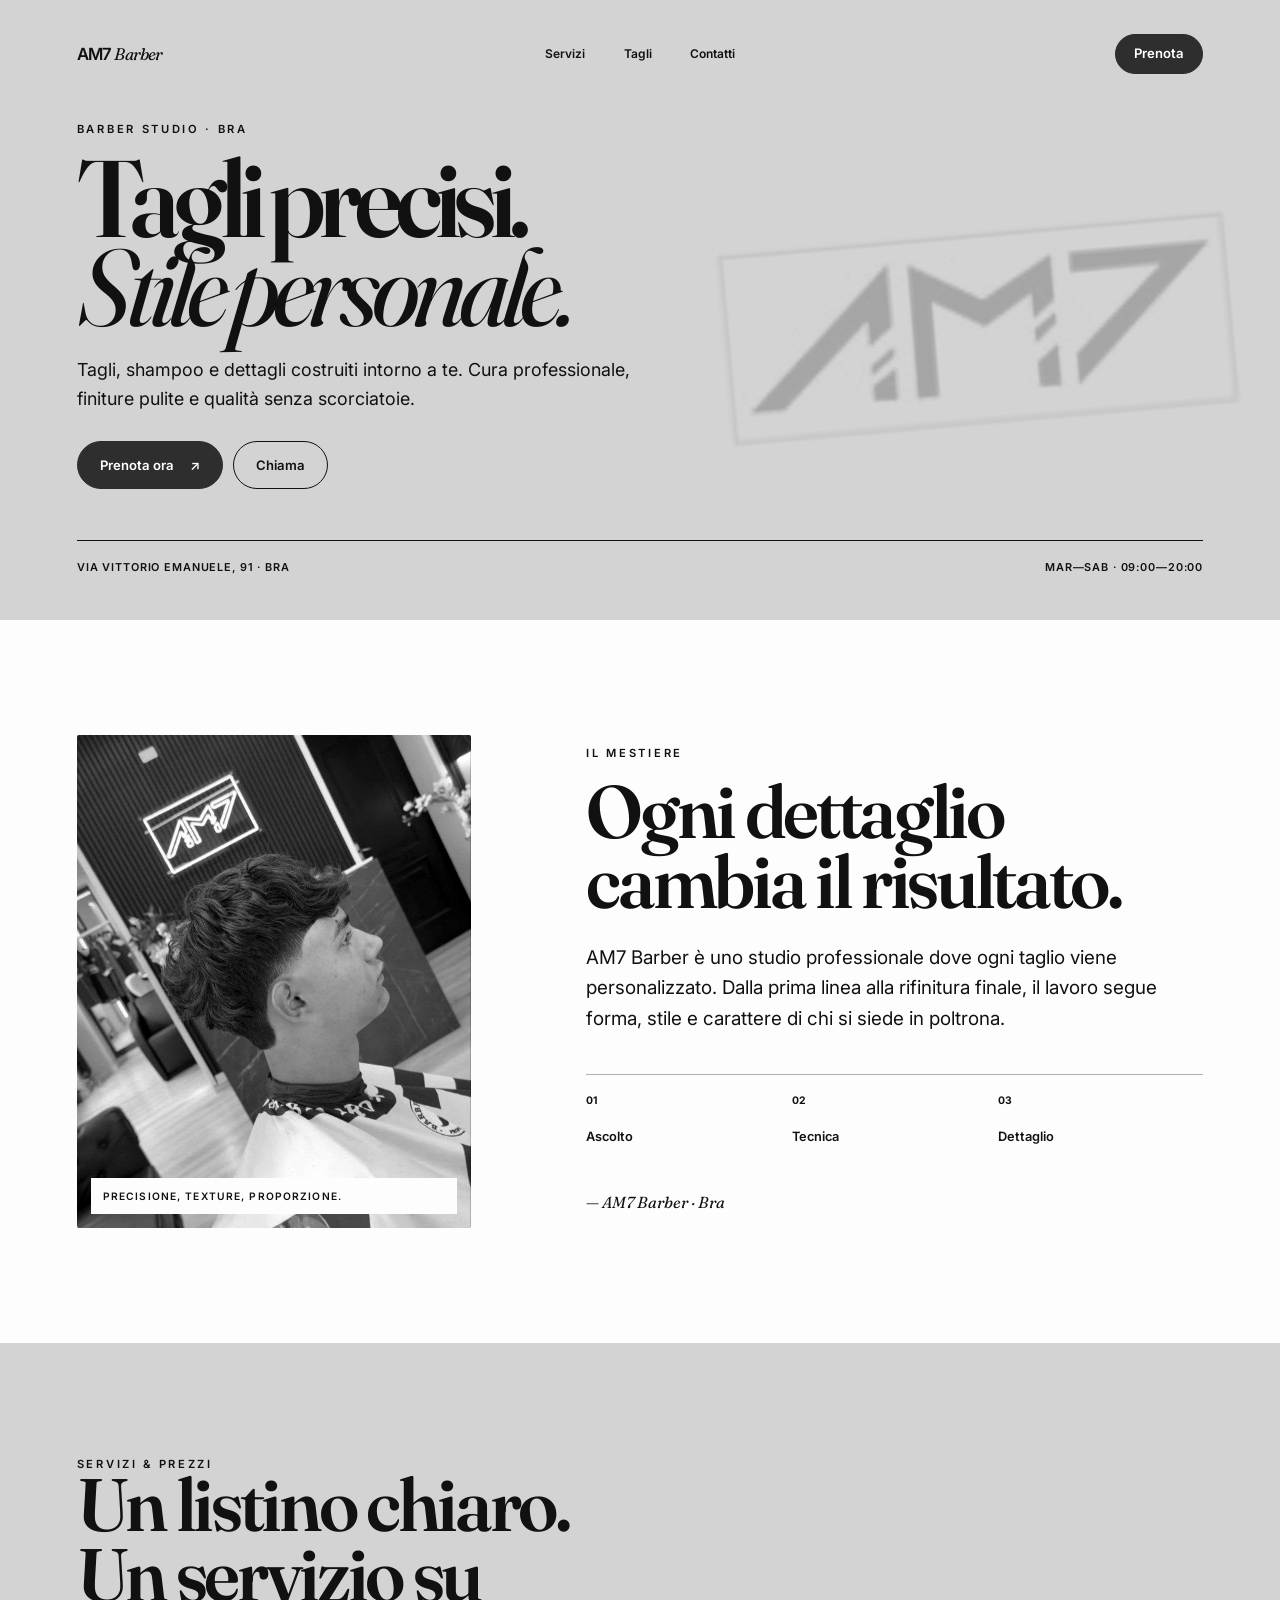
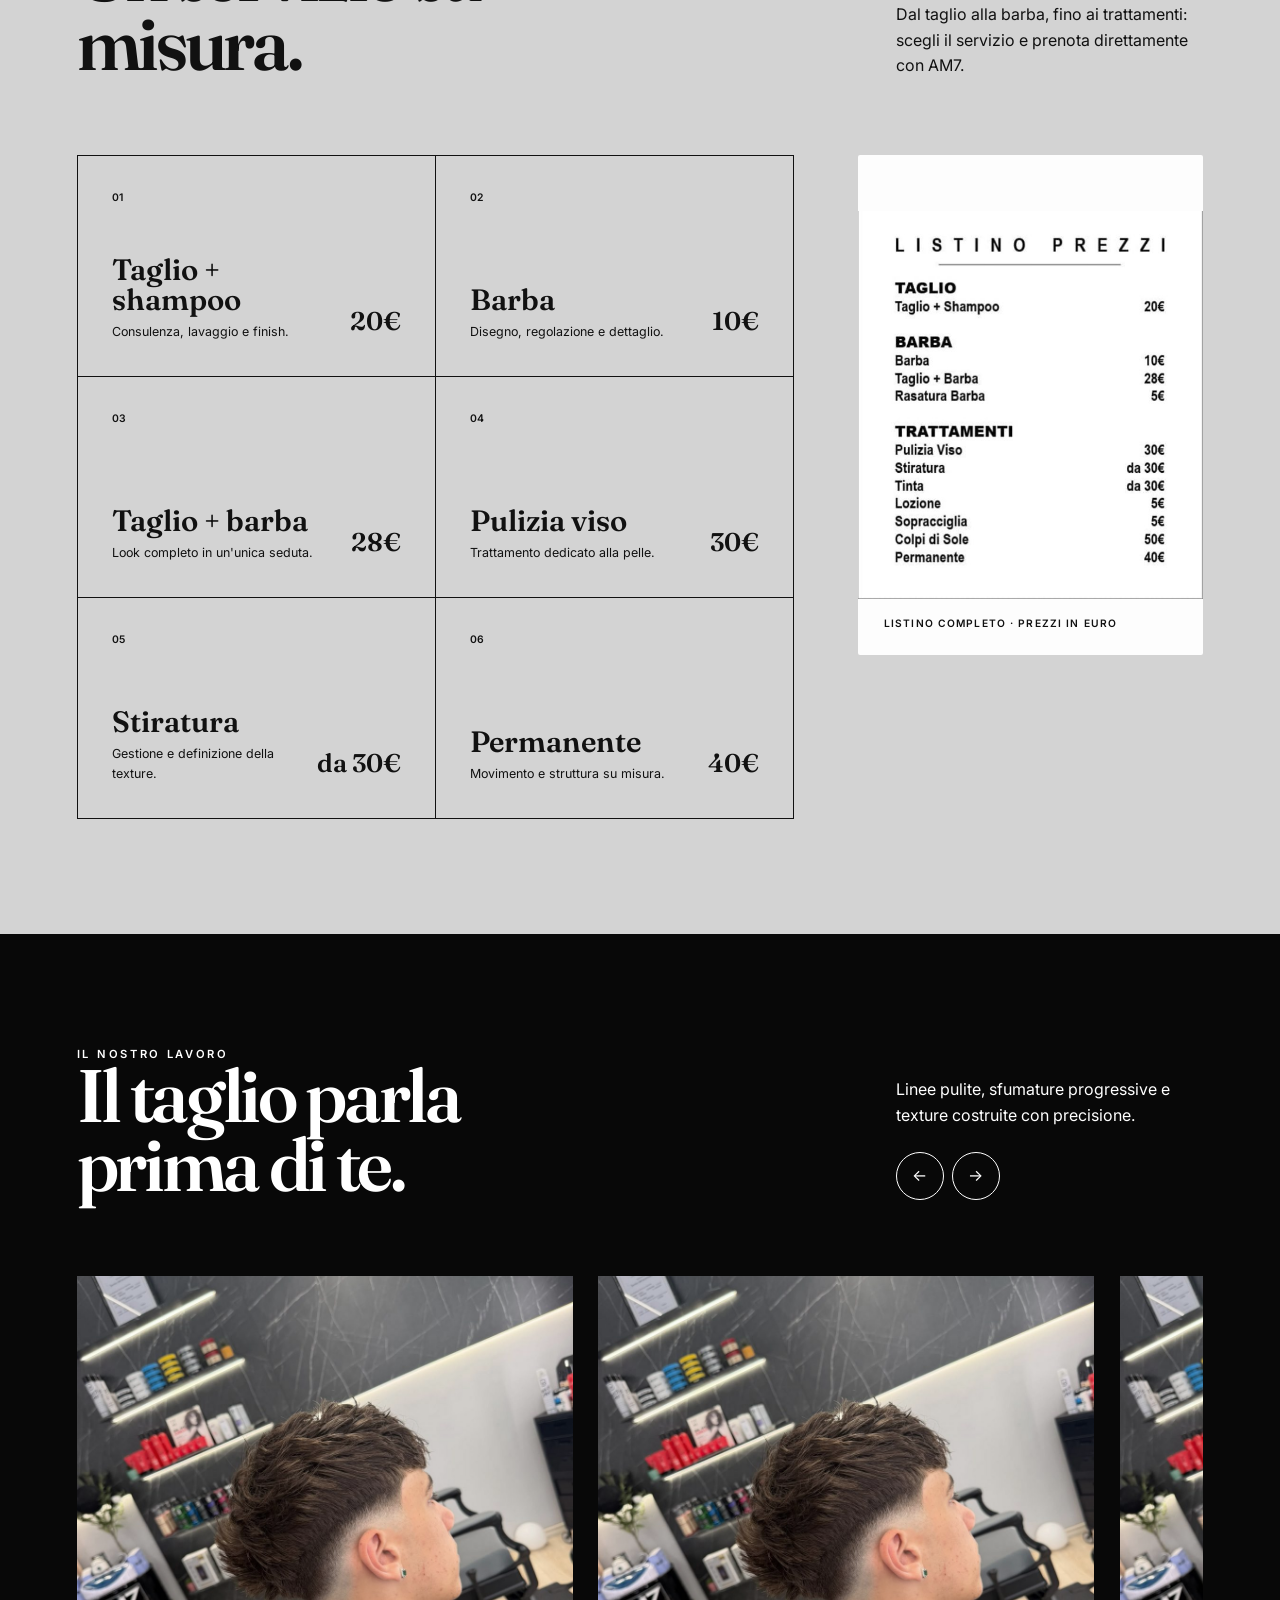
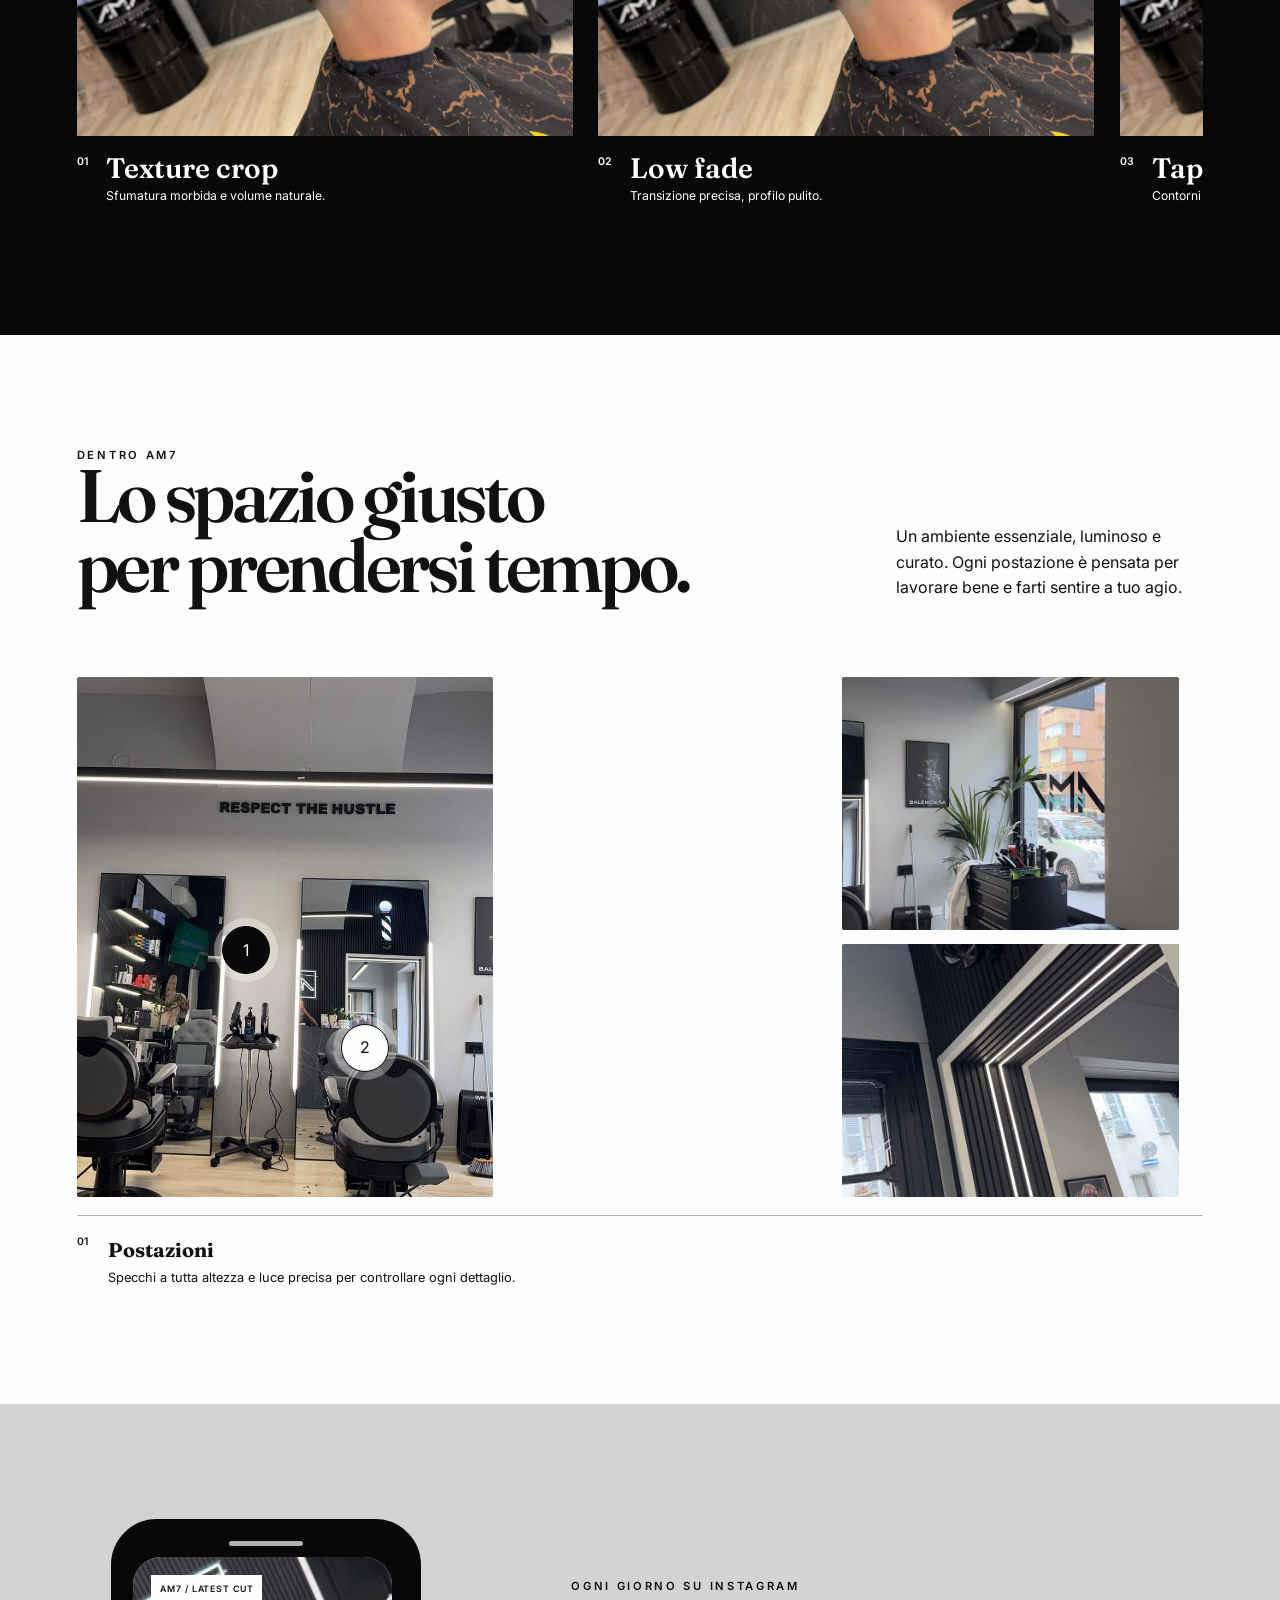
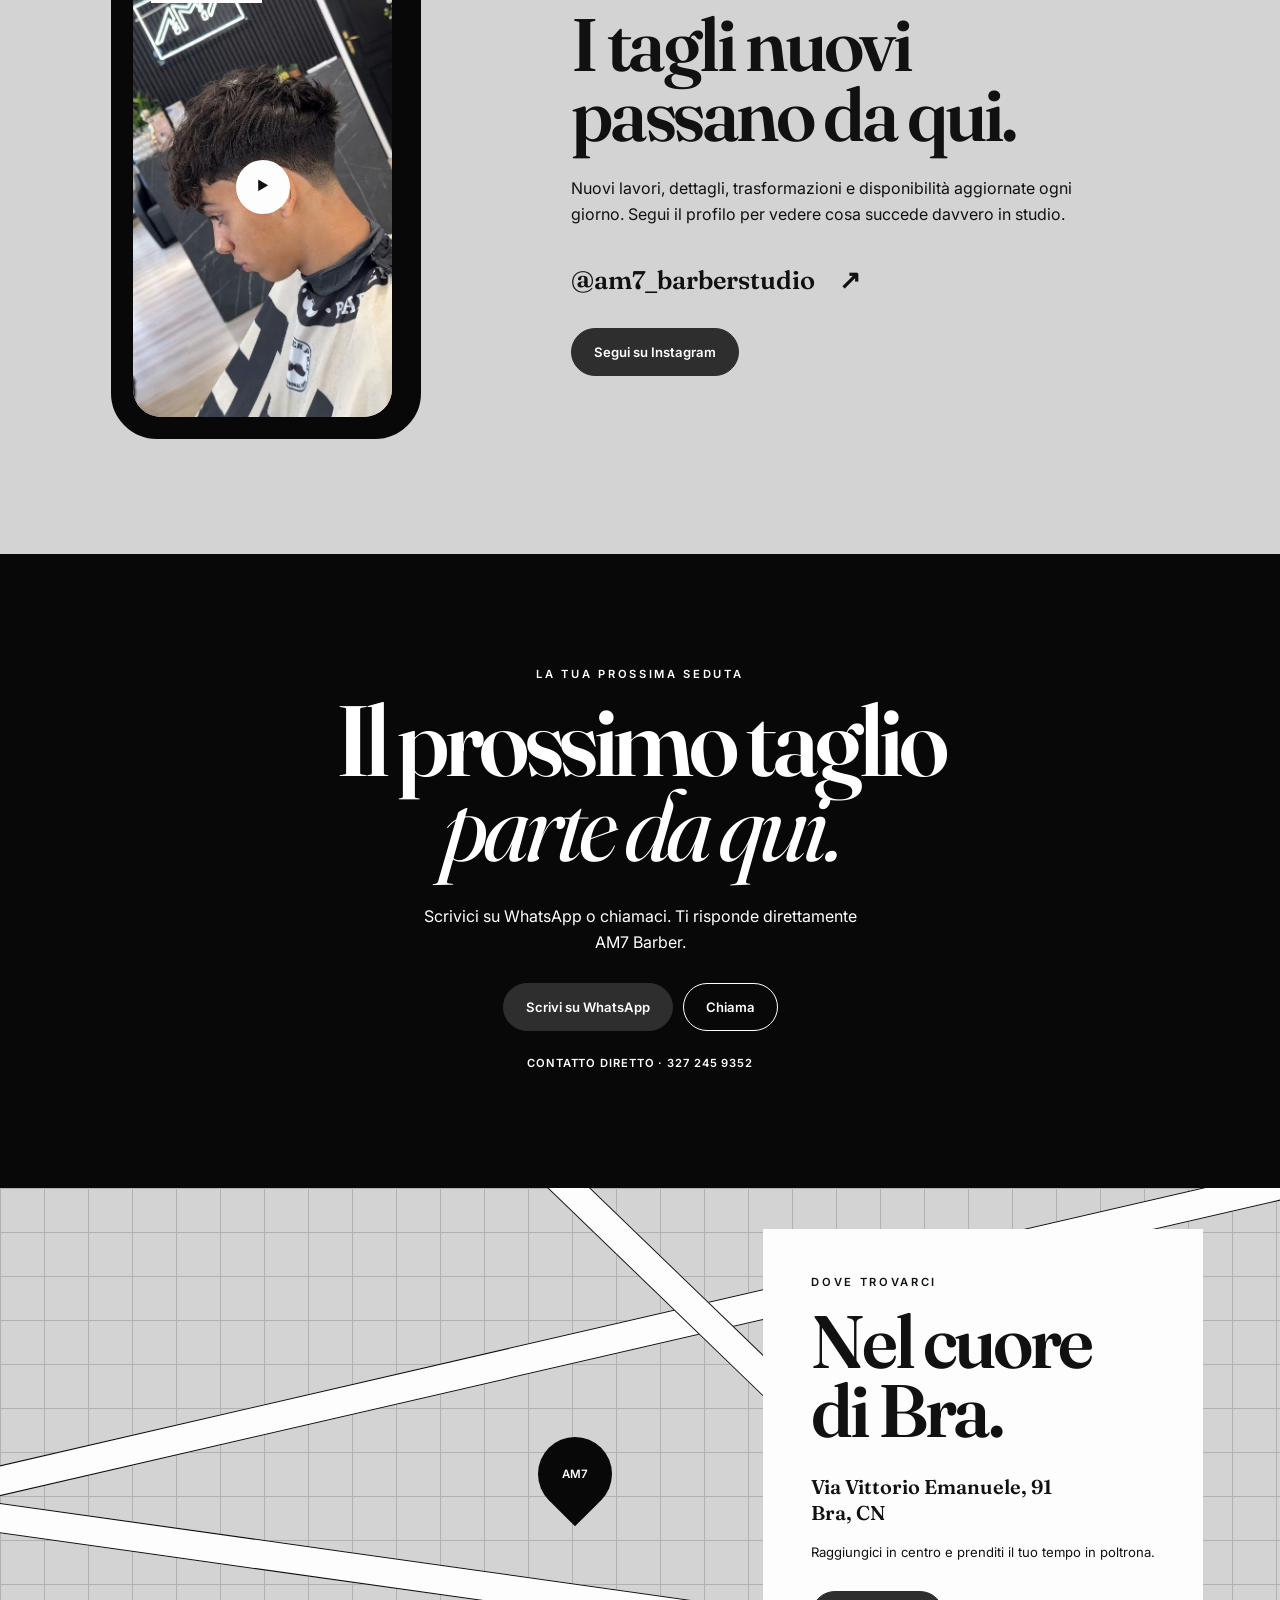
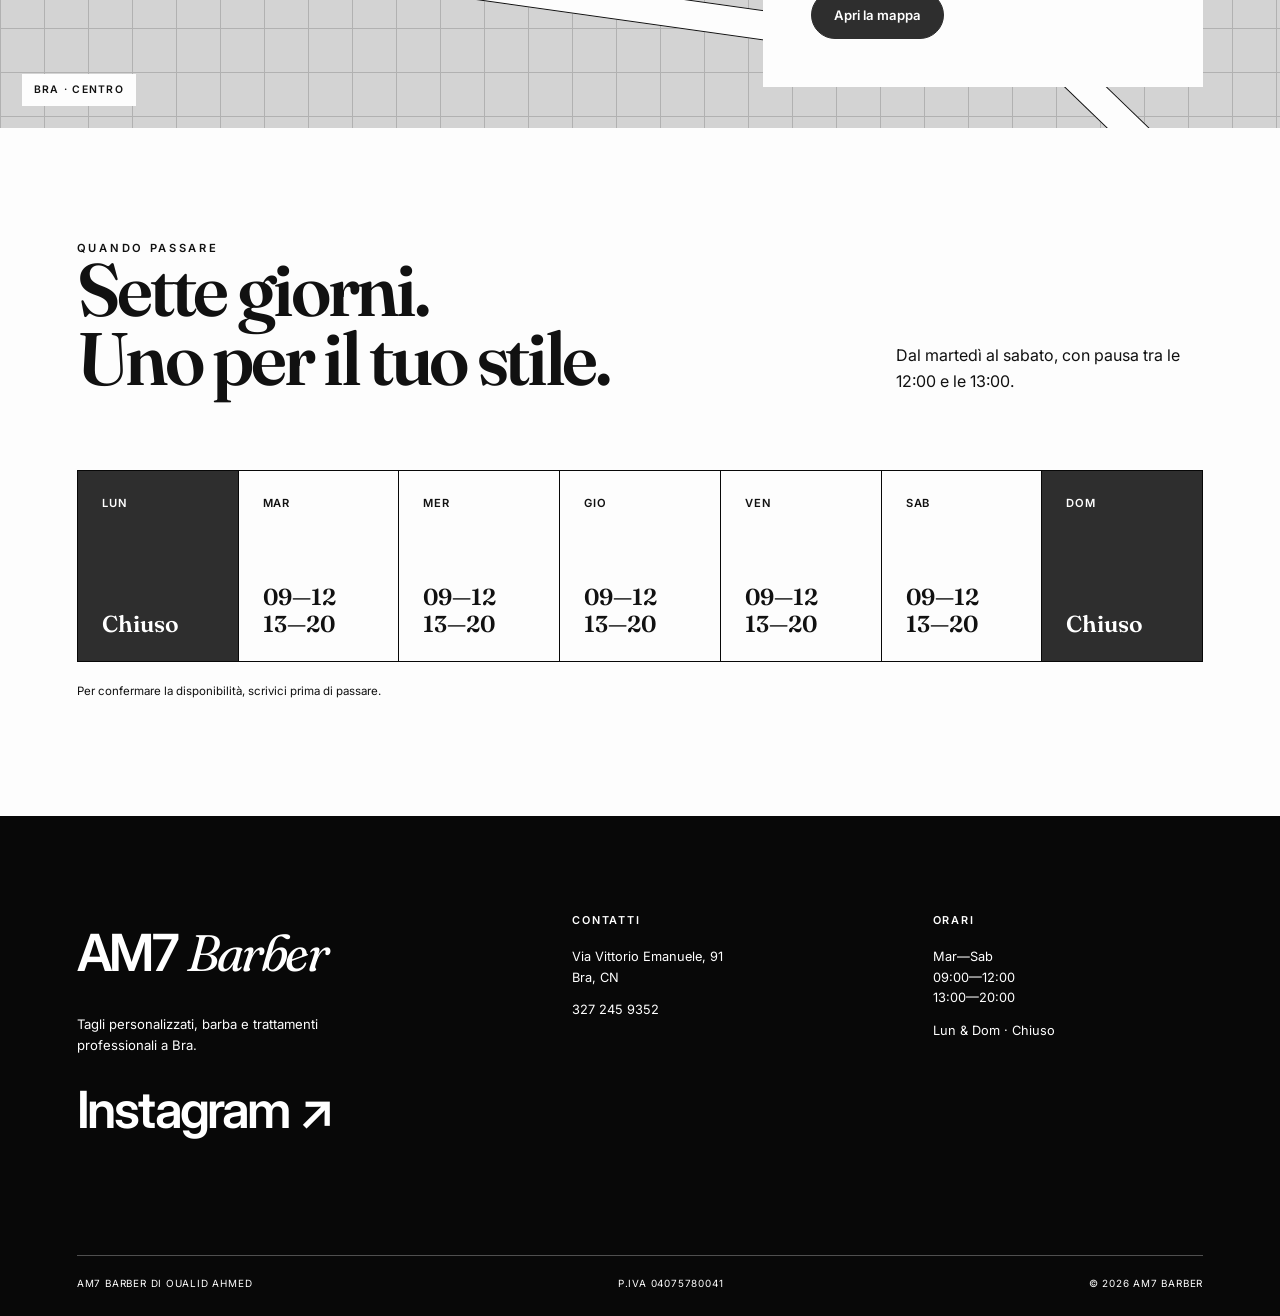
==== index.html @ 24a2a14d "Initial commit" ====
<!DOCTYPE html>
<html lang="it">
<head>
  <meta charset="UTF-8">
  <meta name="viewport" content="width=device-width, initial-scale=1.0">
  <meta name="description" content="AM7 Barber a Bra: tagli personalizzati, barba, shampoo e trattamenti professionali in Via Vittorio Emanuele 91.">
  <meta name="theme-color" content="#080808">
  <title>AM7 Barber · Barberia a Bra</title>
  <link rel="preconnect" href="https://fonts.googleapis.com">
  <link rel="preconnect" href="https://fonts.gstatic.com" crossorigin>
  <link rel="stylesheet" href="https://fonts.googleapis.com/css2?family=Fraunces:wght@400;600;700&family=Inter:wght@400;500;600&display=swap">
  <link rel="stylesheet" href="styles.css">
  <script src="script.js" defer></script>
</head>
<body>
  <a class="skip-link" href="#main-content">Vai al contenuto</a>

  <main id="main-content">
    <section class="bb-hero-minimal-centered hero" id="top" aria-labelledby="hero-title">
      <nav class="hero__nav" aria-label="Navigazione principale">
        <a class="hero__brand" href="#top" aria-label="AM7 Barber, torna all'inizio">AM7 <span>Barber</span></a>
        <div class="hero__links">
          <a href="#servizi">Servizi</a>
          <a href="#gallery">Tagli</a>
          <a href="#contatti">Contatti</a>
        </div>
        <a class="btn btn--compact" href="https://wa.me/393272459352?text=Ciao%20AM7%20Barber%2C%20vorrei%20prenotare." target="_blank" rel="noopener">Prenota</a>
      </nav>

      <div class="hero__content">
        <p class="eyebrow">Barber studio · Bra</p>
        <h1 id="hero-title">Tagli precisi.<br><em>Stile personale.</em></h1>
        <p class="hero__body">Tagli, shampoo e dettagli costruiti intorno a te. Cura professionale, finiture pulite e qualità senza scorciatoie.</p>
        <div class="actions">
          <a class="btn" href="https://wa.me/393272459352?text=Ciao%20AM7%20Barber%2C%20vorrei%20prenotare." target="_blank" rel="noopener">Prenota ora <span aria-hidden="true">↗</span></a>
          <a class="btn btn--ghost" href="tel:+393272459352">Chiama</a>
        </div>
      </div>

      <div class="hero__meta" aria-label="Informazioni rapide">
        <span>Via Vittorio Emanuele, 91 · Bra</span>
        <span>Mar—Sab · 09:00—20:00</span>
      </div>
    </section>

    <section class="bw-about-craft section section--light" id="studio" aria-labelledby="about-title">
      <figure class="bw-about-craft__media media-frame">
        <img src="assets/06-gallery-optimized.jpg" width="591" height="890" alt="Taglio sfumato realizzato all'interno di AM7 Barber" loading="lazy" decoding="async">
        <figcaption>Precisione, texture, proporzione.</figcaption>
      </figure>
      <div class="bw-about-craft__copy">
        <p class="eyebrow">Il mestiere</p>
        <h2 id="about-title">Ogni dettaglio cambia il risultato.</h2>
        <p>AM7 Barber è uno studio professionale dove ogni taglio viene personalizzato. Dalla prima linea alla rifinitura finale, il lavoro segue forma, stile e carattere di chi si siede in poltrona.</p>
        <div class="about__details" aria-label="Valori del servizio">
          <span><b>01</b> Ascolto</span>
          <span><b>02</b> Tecnica</span>
          <span><b>03</b> Dettaglio</span>
        </div>
        <p class="signature">— AM7 Barber · Bra</p>
      </div>
    </section>

    <section class="bb-services-icon-grid section section--grey" id="servizi" aria-labelledby="services-title">
      <header class="section__head services__head">
        <div>
          <p class="eyebrow">Servizi &amp; prezzi</p>
          <h2 id="services-title">Un listino chiaro.<br>Un servizio su misura.</h2>
        </div>
        <p>Dal taglio alla barba, fino ai trattamenti: scegli il servizio e prenota direttamente con AM7.</p>
      </header>

      <div class="services__layout">
        <div class="bb-services-icon-grid__grid">
          <article class="service-card"><span class="service-card__number">01</span><h3>Taglio + shampoo</h3><p>Consulenza, lavaggio e finish.</p><strong>20€</strong></article>
          <article class="service-card"><span class="service-card__number">02</span><h3>Barba</h3><p>Disegno, regolazione e dettaglio.</p><strong>10€</strong></article>
          <article class="service-card"><span class="service-card__number">03</span><h3>Taglio + barba</h3><p>Look completo in un'unica seduta.</p><strong>28€</strong></article>
          <article class="service-card"><span class="service-card__number">04</span><h3>Pulizia viso</h3><p>Trattamento dedicato alla pelle.</p><strong>30€</strong></article>
          <article class="service-card"><span class="service-card__number">05</span><h3>Stiratura</h3><p>Gestione e definizione della texture.</p><strong>da 30€</strong></article>
          <article class="service-card"><span class="service-card__number">06</span><h3>Permanente</h3><p>Movimento e struttura su misura.</p><strong>40€</strong></article>
        </div>

        <figure class="services__price media-frame">
          <img src="assets/10-gallery-1787772819688-listinoprezzi.jpg" width="589" height="661" alt="Listino prezzi completo di AM7 Barber" loading="lazy" decoding="async">
          <figcaption>Listino completo · prezzi in euro</figcaption>
        </figure>
      </div>
    </section>

    <section class="bb-gallery-carousel section section--dark" id="gallery" aria-labelledby="gallery-title" data-carousel>
      <header class="section__head">
        <div>
          <p class="eyebrow">Il nostro lavoro</p>
          <h2 id="gallery-title">Il taglio parla<br>prima di te.</h2>
        </div>
        <div class="gallery__intro">
          <p>Linee pulite, sfumature progressive e texture costruite con precisione.</p>
          <div class="gallery__controls" aria-label="Controlli galleria">
            <button type="button" data-prev aria-label="Taglio precedente">←</button>
            <button type="button" data-next aria-label="Taglio successivo">→</button>
          </div>
        </div>
      </header>

      <div class="gallery__viewport">
        <div class="gallery__track" tabindex="0" aria-label="Galleria tagli AM7 Barber">
          <article class="gallery-card">
            <img src="assets/15-gallery-1787773053442-taglio1.jpg" width="1050" height="1400" alt="Taglio sfumato con texture superiore realizzato da AM7 Barber" loading="lazy" decoding="async">
            <div><span>01</span><h3>Texture crop</h3><p>Sfumatura morbida e volume naturale.</p></div>
          </article>
          <article class="gallery-card">
            <img src="assets/15-gallery-1787773053442-taglio1.jpg" width="1050" height="1400" alt="Dettaglio laterale di taglio sfumato AM7 Barber" loading="lazy" decoding="async">
            <div><span>02</span><h3>Low fade</h3><p>Transizione precisa, profilo pulito.</p></div>
          </article>
          <article class="gallery-card">
            <img src="assets/15-gallery-1787773053442-taglio1.jpg" width="1050" height="1400" alt="Esempio di finitura su taglio maschile AM7 Barber" loading="lazy" decoding="async">
            <div><span>03</span><h3>Taper pulito</h3><p>Contorni netti e proporzioni bilanciate.</p></div>
          </article>
          <article class="gallery-card">
            <img src="assets/15-gallery-1787773053442-taglio1.jpg" width="1050" height="1400" alt="Taglio maschile con sfumatura progressiva AM7 Barber" loading="lazy" decoding="async">
            <div><span>04</span><h3>Mullet moderno</h3><p>Carattere deciso, struttura contemporanea.</p></div>
          </article>
          <article class="gallery-card">
            <img src="assets/15-gallery-1787773053442-taglio1.jpg" width="1050" height="1400" alt="Profilo di taglio con linea naturale AM7 Barber" loading="lazy" decoding="async">
            <div><span>05</span><h3>Linea naturale</h3><p>Movimento studiato senza rigidità.</p></div>
          </article>
          <article class="gallery-card">
            <img src="assets/15-gallery-1787773053442-taglio1.jpg" width="1050" height="1400" alt="Finish texturizzato su taglio maschile AM7 Barber" loading="lazy" decoding="async">
            <div><span>06</span><h3>Finish su misura</h3><p>Dettagli calibrati sul tuo stile.</p></div>
          </article>
        </div>
      </div>
    </section>

    <section class="bb-shop-feature-hotspots section section--light" id="locale" aria-labelledby="shop-title" data-hotspots>
      <header class="section__head">
        <div>
          <p class="eyebrow">Dentro AM7</p>
          <h2 id="shop-title">Lo spazio giusto<br>per prendersi tempo.</h2>
        </div>
        <p>Un ambiente essenziale, luminoso e curato. Ogni postazione è pensata per lavorare bene e farti sentire a tuo agio.</p>
      </header>

      <div class="shop__gallery">
        <figure class="shop__main media-frame">
          <img src="assets/12-gallery-1787773040120-gallery1.jpg" width="788" height="1400" alt="Postazioni e poltrone all'interno di AM7 Barber" loading="lazy" decoding="async">
          <button class="hotspot hotspot--one" type="button" aria-pressed="true" data-title="Postazioni" data-copy="Specchi a tutta altezza e luce precisa per controllare ogni dettaglio."><span>1</span></button>
          <button class="hotspot hotspot--two" type="button" aria-pressed="false" data-title="Poltrone" data-copy="Sedute comode, spazio ordinato e strumenti sempre a portata di mano."><span>2</span></button>
        </figure>
        <figure class="shop__side media-frame"><img src="assets/13-gallery-1787773043901-gallery2.jpg" width="788" height="1400" alt="Zona attesa e vetrina di AM7 Barber" loading="lazy" decoding="async"></figure>
        <figure class="shop__side media-frame"><img src="assets/14-gallery-1787773047858-gallery3.jpg" width="788" height="1400" alt="Barber pole e specchio illuminato di AM7 Barber" loading="lazy" decoding="async"></figure>
      </div>
      <div class="shop__detail" aria-live="polite"><span>01</span><div><strong>Postazioni</strong><p>Specchi a tutta altezza e luce precisa per controllare ogni dettaglio.</p></div></div>
    </section>

    <section class="bb-social-phone-mockup section section--grey" id="social" aria-labelledby="social-title">
      <div class="bb-social-phone-mockup__phone" aria-hidden="true">
        <div class="phone__speaker"></div>
        <div class="phone__screen media-frame">
          <img src="assets/05-gallery-optimized.jpg" width="591" height="963" alt="" loading="lazy" decoding="async">
          <span class="phone__tag">AM7 / LATEST CUT</span>
          <span class="phone__play">▶</span>
        </div>
      </div>
      <div class="bb-social-phone-mockup__copy">
        <p class="eyebrow">Ogni giorno su Instagram</p>
        <h2 id="social-title">I tagli nuovi<br>passano da qui.</h2>
        <p>Nuovi lavori, dettagli, trasformazioni e disponibilità aggiornate ogni giorno. Segui il profilo per vedere cosa succede davvero in studio.</p>
        <a class="social__handle" href="https://www.instagram.com/am7_barberstudio/" target="_blank" rel="noopener" aria-label="Apri il profilo Instagram di AM7 Barber">@am7_barberstudio <span aria-hidden="true">↗</span></a>
        <div class="actions"><a class="btn" href="https://www.instagram.com/am7_barberstudio/" target="_blank" rel="noopener">Segui su Instagram</a></div>
      </div>
    </section>

    <section class="bb-booking-cta-band section section--dark booking" id="prenota" aria-labelledby="booking-title">
      <p class="eyebrow">La tua prossima seduta</p>
      <h2 id="booking-title">Il prossimo taglio<br><em>parte da qui.</em></h2>
      <p>Scrivici su WhatsApp o chiamaci. Ti risponde direttamente AM7 Barber.</p>
      <div class="actions actions--center">
        <a class="btn" href="https://wa.me/393272459352?text=Ciao%20AM7%20Barber%2C%20vorrei%20prenotare." target="_blank" rel="noopener">Scrivi su WhatsApp</a>
        <a class="btn btn--ghost" href="tel:+393272459352">Chiama</a>
      </div>
      <p class="booking__proof">Contatto diretto · 327 245 9352</p>
    </section>

    <section class="bb-location-card-overlay location" id="contatti" aria-labelledby="location-title">
      <a class="location__map" href="https://maps.app.goo.gl/hkakDoScmhcbtXvq9" target="_blank" rel="noopener" aria-label="Apri AM7 Barber su Google Maps">
        <span class="map__street map__street--one"></span>
        <span class="map__street map__street--two"></span>
        <span class="map__street map__street--three"></span>
        <span class="map__pin" aria-hidden="true"><span>AM7</span></span>
        <span class="map__label">Bra · centro</span>
      </a>
      <article class="location__card">
        <p class="eyebrow">Dove trovarci</p>
        <h2 id="location-title">Nel cuore<br>di Bra.</h2>
        <address>Via Vittorio Emanuele, 91<br>Bra, CN</address>
        <p>Raggiungici in centro e prenditi il tuo tempo in poltrona.</p>
        <div class="actions"><a class="btn" href="https://maps.app.goo.gl/hkakDoScmhcbtXvq9" target="_blank" rel="noopener">Apri la mappa</a></div>
      </article>
    </section>

    <section class="bb-hours-cards section section--light" id="orari" aria-labelledby="hours-title">
      <header class="section__head hours__head">
        <div>
          <p class="eyebrow">Quando passare</p>
          <h2 id="hours-title">Sette giorni.<br>Uno per il tuo stile.</h2>
        </div>
        <p>Dal martedì al sabato, con pausa tra le 12:00 e le 13:00.</p>
      </header>
      <div class="bb-hours-cards__hour-cards">
        <article class="is-closed"><span>Lun</span><strong>Chiuso</strong></article>
        <article><span>Mar</span><strong>09—12<br>13—20</strong></article>
        <article><span>Mer</span><strong>09—12<br>13—20</strong></article>
        <article><span>Gio</span><strong>09—12<br>13—20</strong></article>
        <article><span>Ven</span><strong>09—12<br>13—20</strong></article>
        <article><span>Sab</span><strong>09—12<br>13—20</strong></article>
        <article class="is-closed"><span>Dom</span><strong>Chiuso</strong></article>
      </div>
      <p class="hours__note">Per confermare la disponibilità, scrivici prima di passare.</p>
    </section>
  </main>

  <footer class="fh-ft-cl" aria-label="Piè di pagina">
    <div class="fh-ft-cl__grid">
      <div class="fh-ft-cl__brand">
        <a href="#top">AM7 <span>Barber</span></a>
        <p>Tagli personalizzati, barba e trattamenti professionali a Bra.</p>
        <a class="footer__social" href="https://www.instagram.com/am7_barberstudio/" target="_blank" rel="noopener">Instagram ↗</a>
      </div>
      <div class="fh-ft-cl__col">
        <h3>Contatti</h3>
        <address>Via Vittorio Emanuele, 91<br>Bra, CN</address>
        <a href="tel:+393272459352">327 245 9352</a>
      </div>
      <div class="fh-ft-cl__col">
        <h3>Orari</h3>
        <p>Mar—Sab<br>09:00—12:00<br>13:00—20:00</p>
        <p>Lun &amp; Dom · Chiuso</p>
      </div>
    </div>
    <div class="fh-ft-cl__legal">
      <span>AM7 BARBER DI OUALID AHMED</span>
      <span>P.IVA 04075780041</span>
      <span>© <span data-year>2026</span> AM7 BARBER</span>
    </div>
  </footer>
</body>
</html>
---- styles.css ----
:root {
  --paper: #fdfdfd;
  --ink: #080808;
  --soft: #d3d3d3;
  --mid: #b1b1b1;
  --charcoal: #2e2e2e;
  --slate: #4f4f4f;
  --font-display: 'Fraunces', Georgia, 'Times New Roman', serif;
  --font-body: 'Inter', system-ui, -apple-system, 'Segoe UI', Roboto, sans-serif;
  --page-pad: clamp(20px, 6vw, 92px);
  --section-space: clamp(72px, 9vw, 128px);
  --content-max: 1366px;
  --radius: 2px;
  --ease: cubic-bezier(.22, .7, .25, 1);
}

*,
*::before,
*::after {
  box-sizing: border-box;
}

html {
  scroll-behavior: smooth;
}

body {
  margin: 0;
  background: var(--paper);
  color: #111111;
  font-family: var(--font-body);
  font-size: 16px;
  line-height: 1.6;
  text-rendering: optimizeLegibility;
}

main,
section,
footer,
nav,
div,
article,
figure {
  min-width: 0;
}

img {
  display: block;
  width: 100%;
  max-width: 100%;
  height: auto;
}

a {
  color: inherit;
  text-underline-offset: .2em;
}

button,
a {
  -webkit-tap-highlight-color: transparent;
}

button,
input,
select,
textarea {
  font: inherit;
}

:focus-visible {
  outline: 3px solid currentColor;
  outline-offset: 4px;
}

.skip-link {
  position: fixed;
  z-index: 100;
  top: 12px;
  left: 12px;
  padding: 10px 14px;
  transform: translateY(-160%);
  background: var(--paper);
  color: #111111;
  font-weight: 600;
}

.skip-link:focus {
  transform: translateY(0);
}

h1,
h2,
h3,
p,
figure {
  margin-top: 0;
}

h1,
h2,
h3 {
  font-family: var(--font-display);
  font-weight: 600;
}

h2 {
  max-width: 13ch;
  margin-bottom: .36em;
  font-size: clamp(2.7rem, 5.8vw, 5.3rem);
  line-height: .94;
  letter-spacing: -.045em;
  text-wrap: balance;
}

h2 em,
h1 em {
  font-weight: 400;
}

.section {
  position: relative;
  width: 100%;
  padding: var(--section-space) var(--page-pad);
}

.section > * {
  width: min(100%, var(--content-max));
  margin-right: auto;
  margin-left: auto;
}

.section--light {
  background: var(--paper);
  color: #111111;
}

.section--grey {
  background: var(--soft);
  color: #111111;
}

.section--dark {
  background: var(--ink);
  color: #ffffff;
}

.eyebrow {
  margin-bottom: 18px;
  font-size: .7rem;
  font-weight: 600;
  line-height: 1;
  letter-spacing: .24em;
  text-transform: uppercase;
}

.section__head {
  display: grid;
  grid-template-columns: minmax(0, 1.4fr) minmax(250px, .6fr);
  gap: clamp(30px, 8vw, 120px);
  align-items: end;
  margin-bottom: clamp(42px, 6vw, 76px);
}

.section__head h2,
.section__head p {
  margin-bottom: 0;
}

.section__head > p,
.section__head > div > p:last-child,
.gallery__intro > p {
  max-width: 42ch;
}

.actions {
  display: flex;
  flex-wrap: wrap;
  gap: 10px;
  align-items: center;
  margin-top: 28px;
}

.actions--center {
  justify-content: center;
}

.btn {
  display: inline-flex;
  min-height: 48px;
  max-width: 100%;
  align-items: center;
  justify-content: center;
  gap: 16px;
  padding: 13px 22px;
  border: 1px solid var(--charcoal);
  border-radius: 999px;
  background: var(--charcoal);
  color: #ffffff;
  font-size: .82rem;
  font-weight: 600;
  line-height: 1;
  text-align: center;
  text-decoration: none;
  white-space: nowrap;
  transition: transform .2s var(--ease), background-color .2s var(--ease);
}

.btn:hover {
  transform: translateY(-2px);
  background: var(--slate);
}

.btn--ghost {
  border-color: currentColor;
  background: transparent;
  color: inherit;
}

.btn--ghost:hover {
  background: transparent;
}

.btn--compact {
  min-height: 40px;
  padding: 10px 18px;
}

.media-frame {
  position: relative;
  overflow: hidden;
  border-radius: var(--radius);
  background: var(--soft);
}

.media-frame img {
  width: 100%;
  height: 100%;
  object-fit: cover;
}

/* 1 · Hero Minimal Centered */
.bb-hero-minimal-centered {
  position: relative;
  isolation: isolate;
  display: flex;
  min-height: clamp(520px, 52vw, 620px);
  max-height: 640px;
  flex-direction: column;
  overflow: hidden;
  padding: clamp(18px, 3vw, 34px) var(--page-pad) clamp(24px, 4vw, 44px);
  background: var(--soft);
  color: #111111;
}

.bb-hero-minimal-centered::before {
  position: absolute;
  z-index: -1;
  top: 50%;
  right: clamp(-48px, 3vw, 60px);
  width: clamp(260px, 42vw, 560px);
  aspect-ratio: 1;
  transform: translateY(-48%) rotate(-5deg);
  background: url('assets/11-gallery-1787772903389-logo.jpg') center / contain no-repeat;
  content: '';
  opacity: .22;
  mix-blend-mode: multiply;
}

.hero__nav,
.hero__content,
.hero__meta {
  width: min(100%, var(--content-max));
  margin-right: auto;
  margin-left: auto;
}

.hero__nav {
  display: grid;
  grid-template-columns: 1fr auto 1fr;
  gap: 28px;
  align-items: center;
}

.hero__brand,
.fh-ft-cl__brand > a {
  width: max-content;
  font-size: 1.05rem;
  font-weight: 600;
  letter-spacing: -.05em;
  text-decoration: none;
}

.hero__brand span,
.fh-ft-cl__brand > a span {
  font-family: var(--font-display);
  font-style: italic;
  font-weight: 400;
}

.hero__links {
  display: flex;
  gap: clamp(18px, 3vw, 42px);
}

.hero__links a {
  font-size: .75rem;
  font-weight: 600;
  text-decoration: none;
}

.hero__nav > .btn {
  justify-self: end;
}

.hero__content {
  margin-top: auto;
  margin-bottom: auto;
}

.hero__content h1 {
  max-width: 11ch;
  margin-bottom: 24px;
  font-size: clamp(3.35rem, 8.5vw, 7.6rem);
  line-height: .82;
  letter-spacing: -.065em;
}

.hero__body {
  max-width: 52ch;
  margin-bottom: 0;
  font-size: clamp(.95rem, 1.4vw, 1.12rem);
}

.hero__meta {
  display: flex;
  justify-content: space-between;
  gap: 24px;
  padding-top: 18px;
  border-top: 1px solid #111111;
  font-size: .68rem;
  font-weight: 600;
  letter-spacing: .08em;
  text-transform: uppercase;
}

/* 2 · Ritratto di mestiere */
.bw-about-craft {
  display: grid;
  grid-template-columns: minmax(260px, .78fr) minmax(0, 1.22fr);
  gap: clamp(40px, 9vw, 130px);
  align-items: center;
}

.bw-about-craft__media {
  aspect-ratio: 4 / 5;
  max-height: 500px;
  margin: 0;
}

.bw-about-craft__media img {
  object-position: center 42%;
  filter: grayscale(1) contrast(1.04);
}

.bw-about-craft__media figcaption,
.services__price figcaption {
  position: absolute;
  right: 14px;
  bottom: 14px;
  left: 14px;
  padding: 10px 12px;
  background: var(--paper);
  color: #111111;
  font-size: .64rem;
  font-weight: 600;
  letter-spacing: .11em;
  text-transform: uppercase;
}

.bw-about-craft__copy {
  max-width: 680px;
}

.bw-about-craft__copy > p:not(.eyebrow, .signature) {
  max-width: 56ch;
  font-size: clamp(1rem, 1.5vw, 1.18rem);
}

.about__details {
  display: grid;
  grid-template-columns: repeat(3, 1fr);
  margin-top: 40px;
  border-top: 1px solid var(--mid);
}

.about__details span {
  display: grid;
  gap: 18px;
  padding: 18px 12px 0 0;
  font-size: .8rem;
  font-weight: 600;
}

.about__details b {
  font-size: .65rem;
}

.signature {
  margin-top: 42px;
  margin-bottom: 0;
  font-family: var(--font-display);
  font-style: italic;
}

/* 3 · Services Icon Grid */
.services__layout {
  display: grid;
  grid-template-columns: minmax(0, 1.35fr) minmax(290px, .65fr);
  gap: clamp(24px, 5vw, 68px);
  align-items: stretch;
}

.bb-services-icon-grid__grid {
  display: grid;
  grid-template-columns: repeat(2, minmax(0, 1fr));
  gap: 1px;
  background: #111111;
  border: 1px solid #111111;
}

.service-card {
  display: grid;
  min-height: 220px;
  grid-template-columns: 1fr auto;
  grid-template-rows: auto 1fr auto;
  column-gap: 20px;
  padding: clamp(20px, 3vw, 34px);
  background: var(--soft);
}

.service-card__number {
  grid-column: 1 / -1;
  font-size: .65rem;
  font-weight: 600;
}

.service-card h3 {
  align-self: end;
  margin: 44px 0 8px;
  font-size: clamp(1.35rem, 2.3vw, 2rem);
  line-height: 1;
}

.service-card p {
  grid-column: 1;
  margin: 0;
  font-size: .78rem;
}

.service-card strong {
  grid-column: 2;
  grid-row: 2 / span 2;
  align-self: end;
  font-family: var(--font-display);
  font-size: clamp(1.2rem, 2vw, 1.65rem);
  font-weight: 600;
  white-space: nowrap;
}

.services__price {
  width: min(100%, 460px);
  min-height: 0;
  aspect-ratio: 589 / 661;
  max-height: 500px;
  justify-self: center;
  margin: 0;
  background: var(--paper);
}

.services__price img {
  object-fit: contain;
}

/* 4 · Gallery Carousel */
.gallery__intro {
  align-self: end;
}

.gallery__controls {
  display: flex;
  gap: 8px;
  margin-top: 24px;
}

.gallery__controls button {
  display: grid;
  width: 48px;
  height: 48px;
  place-items: center;
  border: 1px solid #ffffff;
  border-radius: 50%;
  background: transparent;
  color: #ffffff;
  cursor: pointer;
  transition: background-color .2s var(--ease), color .2s var(--ease);
}

.gallery__controls button:hover {
  background: var(--paper);
  color: #111111;
}

.gallery__viewport {
  overflow: hidden;
}

.gallery__track {
  display: flex;
  gap: clamp(14px, 2vw, 28px);
  overflow-x: auto;
  padding-bottom: 14px;
  scroll-behavior: smooth;
  scroll-snap-type: x mandatory;
  scrollbar-color: var(--paper) var(--charcoal);
  scrollbar-width: thin;
}

.gallery-card {
  flex: 0 0 min(31rem, 76vw);
  scroll-snap-align: start;
}

.gallery-card img {
  aspect-ratio: 3 / 4;
  max-height: 460px;
  object-fit: cover;
  object-position: center 38%;
  filter: grayscale(.15);
}

.gallery-card > div {
  display: grid;
  grid-template-columns: auto 1fr;
  gap: 4px 18px;
  padding: 18px 0 0;
}

.gallery-card span {
  grid-row: 1 / span 2;
  font-size: .66rem;
  font-weight: 600;
}

.gallery-card h3 {
  margin: 0;
  font-size: clamp(1.35rem, 2.2vw, 2rem);
  line-height: 1;
}

.gallery-card p {
  margin: 0;
  font-size: .76rem;
}

/* 5 · Shop Feature Hotspots */
.shop__gallery {
  display: grid;
  height: min(48vw, 520px);
  grid-template-columns: minmax(0, 1.35fr) minmax(240px, .65fr);
  grid-template-rows: repeat(2, minmax(0, 1fr));
  gap: 14px;
}

.shop__gallery figure {
  margin: 0;
}

.shop__main {
  grid-row: 1 / span 2;
  aspect-ratio: 4 / 5;
  max-height: 520px;
}

.shop__main img {
  object-position: center 56%;
}

.shop__side {
  aspect-ratio: 4 / 3;
  max-height: 253px;
}

.shop__side img {
  object-position: center 52%;
}

.hotspot {
  position: absolute;
  display: grid;
  width: 48px;
  height: 48px;
  place-items: center;
  border: 1px solid var(--ink);
  border-radius: 50%;
  background: var(--paper);
  color: #111111;
  cursor: pointer;
  box-shadow: 0 0 0 8px rgba(253, 253, 253, .35);
}

.hotspot--one {
  top: 48%;
  left: 35%;
}

.hotspot--two {
  right: 25%;
  bottom: 24%;
}

.hotspot[aria-pressed='true'] {
  background: var(--ink);
  color: #ffffff;
}

.shop__detail {
  display: grid;
  grid-template-columns: auto 1fr;
  gap: 20px;
  align-items: start;
  margin-top: 18px;
  padding-top: 18px;
  border-top: 1px solid var(--mid);
}

.shop__detail > span {
  font-size: .65rem;
  font-weight: 600;
}

.shop__detail strong {
  font-family: var(--font-display);
  font-size: 1.25rem;
}

.shop__detail p {
  max-width: 54ch;
  margin: 2px 0 0;
  font-size: .8rem;
}

/* 6 · Social Phone Mockup */
.bb-social-phone-mockup {
  display: grid;
  grid-template-columns: minmax(300px, .75fr) minmax(0, 1.25fr);
  gap: clamp(42px, 9vw, 140px);
  align-items: center;
}

.bb-social-phone-mockup__phone {
  width: min(310px, 82vw);
  margin: 0 auto;
  padding: 14px;
  border: 8px solid var(--ink);
  border-radius: 46px;
  background: var(--ink);
}

.phone__speaker {
  width: 74px;
  height: 5px;
  margin: 0 auto 11px;
  border-radius: 999px;
  background: var(--mid);
}

.phone__screen {
  aspect-ratio: 9 / 16;
  max-height: 460px;
  border-radius: 28px;
}

.phone__screen img {
  object-position: center 38%;
  filter: grayscale(.15) contrast(1.05);
}

.phone__tag {
  position: absolute;
  top: 18px;
  left: 18px;
  padding: 7px 9px;
  background: var(--paper);
  color: #111111;
  font-size: .55rem;
  font-weight: 600;
  letter-spacing: .1em;
}

.phone__play {
  position: absolute;
  top: 50%;
  left: 50%;
  display: grid;
  width: 54px;
  height: 54px;
  place-items: center;
  transform: translate(-50%, -50%);
  border-radius: 50%;
  background: var(--paper);
  color: #111111;
  font-size: .8rem;
}

.bb-social-phone-mockup__copy {
  max-width: 680px;
}

.bb-social-phone-mockup__copy > p:not(.eyebrow) {
  max-width: 52ch;
}

.social__handle {
  display: inline-flex;
  gap: 24px;
  align-items: center;
  margin-top: 16px;
  font-family: var(--font-display);
  font-size: clamp(1.2rem, 2vw, 1.6rem);
  font-weight: 600;
  text-decoration: none;
}

/* 7 · Booking CTA Band */
.booking {
  text-align: center;
}

.booking h2 {
  max-width: 11ch;
  margin-right: auto;
  margin-left: auto;
  font-size: clamp(3.2rem, 7.8vw, 7rem);
  line-height: .85;
}

.booking > p:not(.eyebrow, .booking__proof) {
  max-width: 46ch;
}

.booking__proof {
  margin-top: 24px;
  margin-bottom: 0;
  font-size: .7rem;
  font-weight: 600;
  letter-spacing: .08em;
  text-transform: uppercase;
}

/* 8 · Location Card Overlay */
.bb-location-card-overlay {
  position: relative;
  display: grid;
  min-height: clamp(480px, 44vw, 540px);
  overflow: hidden;
  background: var(--soft);
  color: #111111;
}

.location__map {
  position: absolute;
  inset: 0;
  overflow: hidden;
  background-color: var(--soft);
  background-image: linear-gradient(#b1b1b1 1px, transparent 1px), linear-gradient(90deg, #b1b1b1 1px, transparent 1px);
  background-size: 44px 44px;
  color: #111111;
  text-decoration: none;
}

.map__street {
  position: absolute;
  display: block;
  height: 30px;
  border-top: 1px solid #111111;
  border-bottom: 1px solid #111111;
  background: var(--paper);
}

.map__street--one {
  top: 24%;
  right: -10%;
  left: -10%;
  transform: rotate(-13deg);
}

.map__street--two {
  top: 50%;
  right: -5%;
  left: 30%;
  transform: rotate(44deg);
}

.map__street--three {
  top: 70%;
  right: 25%;
  left: -5%;
  transform: rotate(8deg);
}

.map__pin {
  position: absolute;
  top: 46%;
  left: 42%;
  display: grid;
  width: 74px;
  height: 74px;
  place-items: center;
  border-radius: 50% 50% 50% 0;
  transform: rotate(-45deg);
  background: var(--ink);
  color: #ffffff;
  font-size: .72rem;
  font-weight: 600;
}

.map__pin > span {
  transform: rotate(45deg);
}

.map__label {
  position: absolute;
  bottom: 22px;
  left: 22px;
  padding: 8px 12px;
  background: var(--paper);
  color: #111111;
  font-size: .65rem;
  font-weight: 600;
  letter-spacing: .12em;
  text-transform: uppercase;
}

.location__card {
  position: relative;
  z-index: 1;
  width: min(440px, calc(100% - 40px));
  align-self: center;
  justify-self: end;
  margin: 40px var(--page-pad) 40px 20px;
  padding: clamp(28px, 4vw, 48px);
  background: var(--paper);
  color: #111111;
}

.location__card h2 {
  margin-bottom: 28px;
}

.location__card address {
  margin-bottom: 16px;
  font-family: var(--font-display);
  font-size: 1.25rem;
  font-style: normal;
  font-weight: 600;
  line-height: 1.3;
}

.location__card > p:not(.eyebrow) {
  font-size: .82rem;
}

/* 9 · Hours Cards */
.bb-hours-cards__hour-cards {
  display: grid;
  grid-template-columns: repeat(7, minmax(0, 1fr));
  gap: 1px;
  overflow: hidden;
  border: 1px solid var(--ink);
  background: var(--ink);
}

.bb-hours-cards__hour-cards article {
  display: flex;
  min-height: 190px;
  flex-direction: column;
  justify-content: space-between;
  padding: clamp(16px, 2vw, 24px);
  background: var(--paper);
}

.bb-hours-cards__hour-cards article > span {
  font-size: .7rem;
  font-weight: 600;
  letter-spacing: .08em;
  text-transform: uppercase;
}

.bb-hours-cards__hour-cards strong {
  font-family: var(--font-display);
  font-size: clamp(1.1rem, 1.8vw, 1.45rem);
  font-weight: 600;
  line-height: 1.15;
}

.bb-hours-cards__hour-cards .is-closed {
  background: var(--charcoal);
  color: #ffffff;
}

.hours__note {
  margin-top: 20px;
  margin-bottom: 0;
  font-size: .72rem;
}

/* 10 · Footer a colonne */
.fh-ft-cl {
  padding: clamp(56px, 8vw, 96px) var(--page-pad) 24px;
  background: var(--ink);
  color: #ffffff;
}

.fh-ft-cl__grid,
.fh-ft-cl__legal {
  width: min(100%, var(--content-max));
  margin-right: auto;
  margin-left: auto;
}

.fh-ft-cl__grid {
  display: grid;
  grid-template-columns: 1.5fr 1fr 1fr;
  gap: clamp(34px, 7vw, 110px);
  padding-bottom: clamp(48px, 7vw, 84px);
}

.fh-ft-cl__brand > a {
  display: block;
  margin-bottom: 20px;
  font-size: clamp(2rem, 4vw, 3.5rem);
}

.fh-ft-cl__brand p {
  max-width: 34ch;
  font-size: .82rem;
}

.footer__social {
  display: inline-block;
  margin-top: 10px;
  font-size: .75rem;
  font-weight: 600;
}

.fh-ft-cl__col h3 {
  margin: 0 0 18px;
  font-family: var(--font-body);
  font-size: .68rem;
  letter-spacing: .16em;
  text-transform: uppercase;
}

.fh-ft-cl__col p,
.fh-ft-cl__col address,
.fh-ft-cl__col a {
  display: block;
  margin: 0 0 12px;
  font-size: .8rem;
  font-style: normal;
  text-decoration: none;
}

.fh-ft-cl__legal {
  display: flex;
  flex-wrap: wrap;
  justify-content: space-between;
  gap: 12px 24px;
  padding-top: 20px;
  border-top: 1px solid var(--slate);
  font-size: .62rem;
  letter-spacing: .08em;
  text-transform: uppercase;
}

@media (max-width: 1100px) {
  .services__layout {
    grid-template-columns: 1fr;
  }

  .services__price {
    width: min(100%, 460px);
  }

  .bb-hours-cards__hour-cards {
    grid-template-columns: repeat(4, minmax(0, 1fr));
  }

  .bb-hours-cards__hour-cards article:last-child {
    grid-column: span 2;
  }
}

@media (max-width: 760px) {
  :root {
    --section-space: clamp(66px, 18vw, 92px);
  }

  h2 {
    font-size: clamp(2.55rem, 12vw, 4.2rem);
  }

  .section__head,
  .bw-about-craft,
  .bb-social-phone-mockup,
  .fh-ft-cl__grid {
    grid-template-columns: 1fr;
  }

  .section__head {
    gap: 12px;
  }

  .hero__nav {
    grid-template-columns: 1fr auto;
  }

  .hero__links {
    display: none;
  }

  .bb-hero-minimal-centered {
    min-height: 540px;
    max-height: 620px;
  }

  .bb-hero-minimal-centered::before {
    top: 46%;
    right: -64px;
    width: min(300px, 92vw);
    opacity: .17;
  }

  .hero__content h1 {
    font-size: clamp(3.25rem, 15vw, 4.6rem);
  }

  .hero__body {
    max-width: 36ch;
  }

  .hero__meta {
    align-items: flex-start;
    font-size: .58rem;
  }

  .bw-about-craft {
    gap: 46px;
  }

  .bw-about-craft__media {
    width: min(100%, 440px);
    max-height: 460px;
  }

  .bb-services-icon-grid__grid {
    grid-template-columns: 1fr;
  }

  .service-card {
    min-height: 190px;
  }

  .gallery-card {
    flex-basis: min(330px, 84vw);
  }

  .gallery-card img {
    max-height: 400px;
  }

  .shop__gallery {
    height: auto;
    grid-template-columns: repeat(2, minmax(0, 1fr));
    grid-template-rows: auto auto;
  }

  .shop__main {
    grid-column: 1 / -1;
    grid-row: auto;
    width: 100%;
    max-height: 480px;
  }

  .shop__side {
    max-height: 220px;
  }

  .bb-social-phone-mockup {
    gap: 54px;
  }

  .bb-social-phone-mockup__phone {
    order: 2;
  }

  .bb-social-phone-mockup__copy {
    order: 1;
  }

  .booking h2 {
    font-size: clamp(3.15rem, 15vw, 5rem);
  }

  .fh-ft-cl__grid {
    gap: 42px;
  }
}

@media (max-width: 560px) {
  .hero__meta {
    display: grid;
    gap: 5px;
  }

  .hero__content .actions {
    margin-top: 22px;
  }

  .about__details {
    grid-template-columns: 1fr;
  }

  .about__details span {
    grid-template-columns: 32px 1fr;
    gap: 0;
    padding: 14px 0;
    border-bottom: 1px solid var(--mid);
  }

  .service-card {
    min-height: 180px;
  }

  .shop__gallery {
    gap: 8px;
  }

  .shop__side {
    aspect-ratio: 3 / 4;
  }

  .hotspot--one {
    left: 22%;
  }

  .hotspot--two {
    right: 16%;
  }

  .bb-location-card-overlay {
    display: grid;
    min-height: 0;
  }

  .location__map {
    position: relative;
    min-height: 340px;
  }

  .location__card {
    width: 100%;
    margin: 0;
    padding: 52px var(--page-pad) 64px;
  }

  .bb-hours-cards__hour-cards {
    grid-template-columns: repeat(2, minmax(0, 1fr));
  }

  .bb-hours-cards__hour-cards article,
  .bb-hours-cards__hour-cards article:last-child {
    min-height: 150px;
    grid-column: auto;
  }

  .bb-hours-cards__hour-cards article:last-child {
    grid-column: 1 / -1;
  }

  .fh-ft-cl__legal {
    display: grid;
  }
}

@media (max-width: 390px) {
  .btn {
    padding-right: 18px;
    padding-left: 18px;
  }

  .hero__nav > .btn {
    min-height: 38px;
    padding: 9px 14px;
  }

  .hero__content h1 {
    font-size: clamp(2.75rem, 16vw, 3.1rem);
  }

  .gallery-card {
    flex-basis: 100%;
  }

  .fh-ft-cl__brand > a {
    font-size: 2.35rem;
  }
}

@media (prefers-reduced-motion: reduce) {
  html {
    scroll-behavior: auto;
  }

  *,
  *::before,
  *::after {
    scroll-behavior: auto !important;
    transition-duration: .01ms !important;
    animation-duration: .01ms !important;
    animation-iteration-count: 1 !important;
  }
}
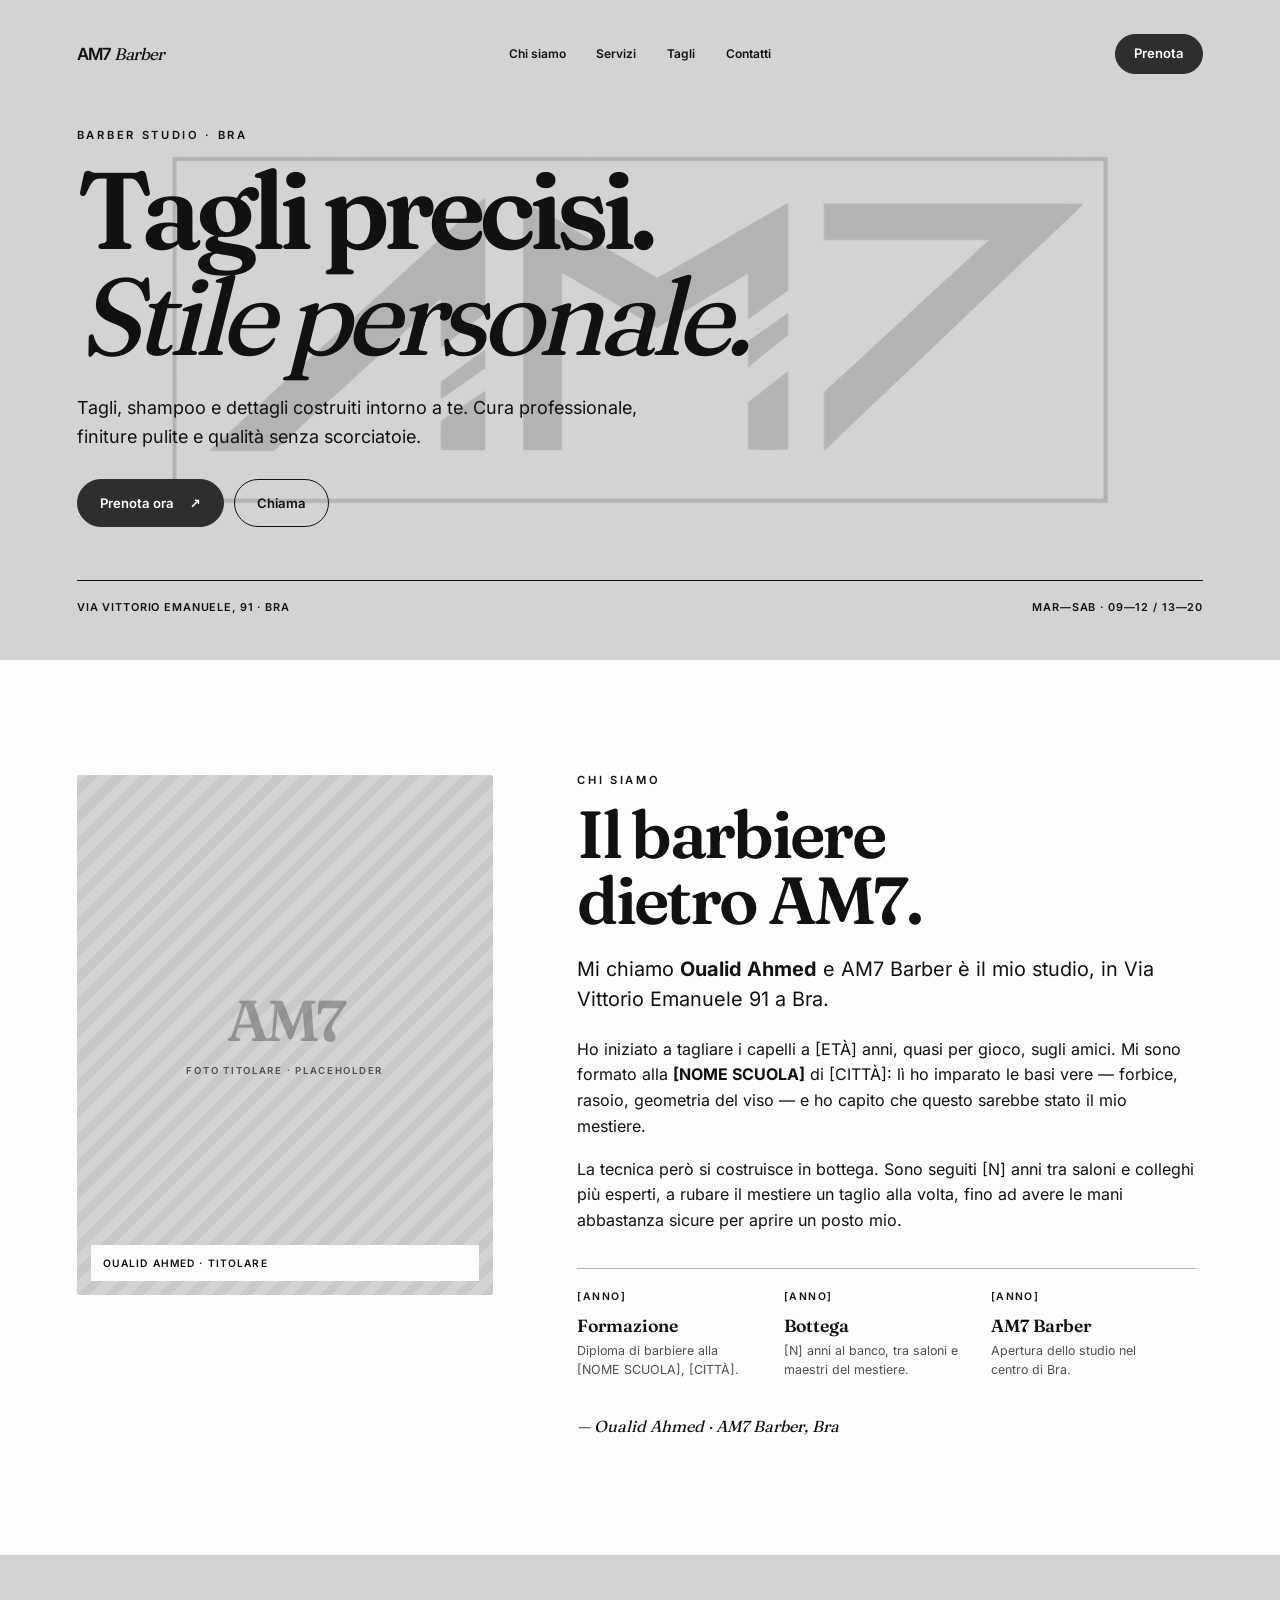
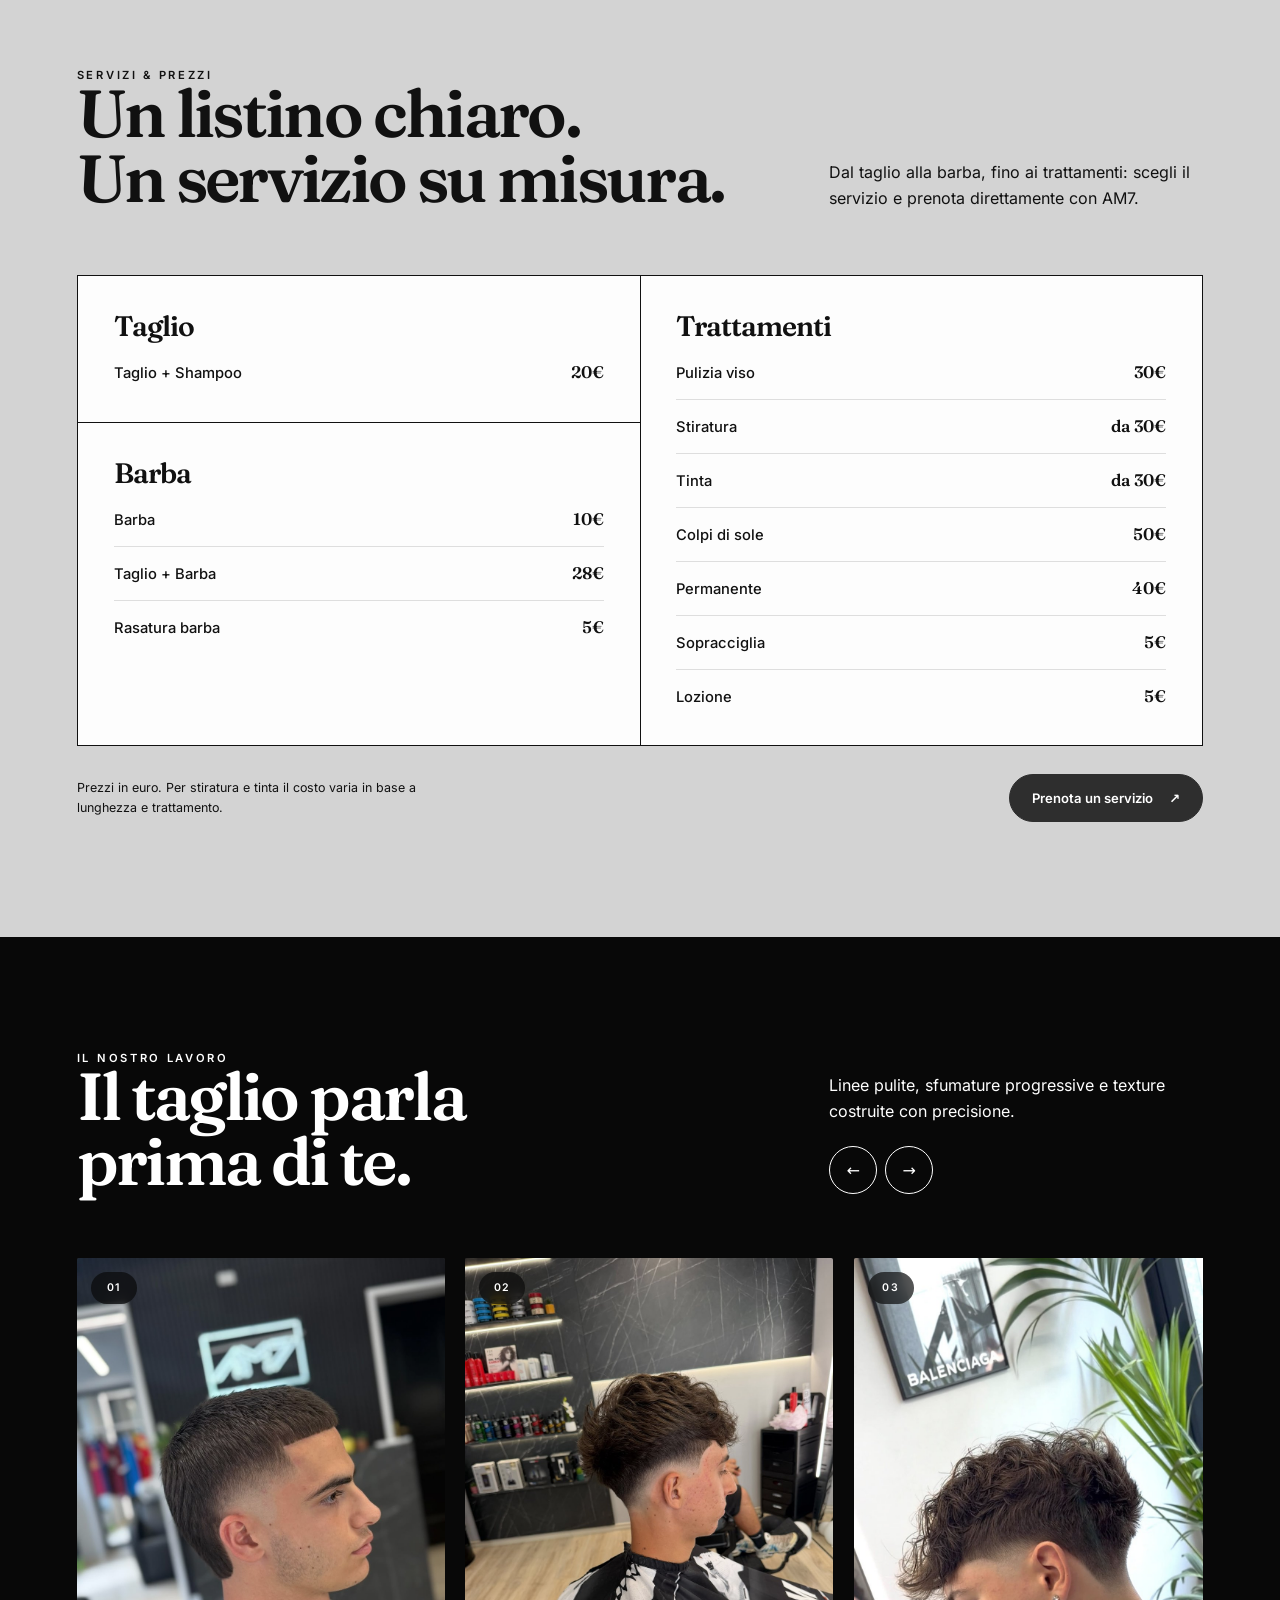
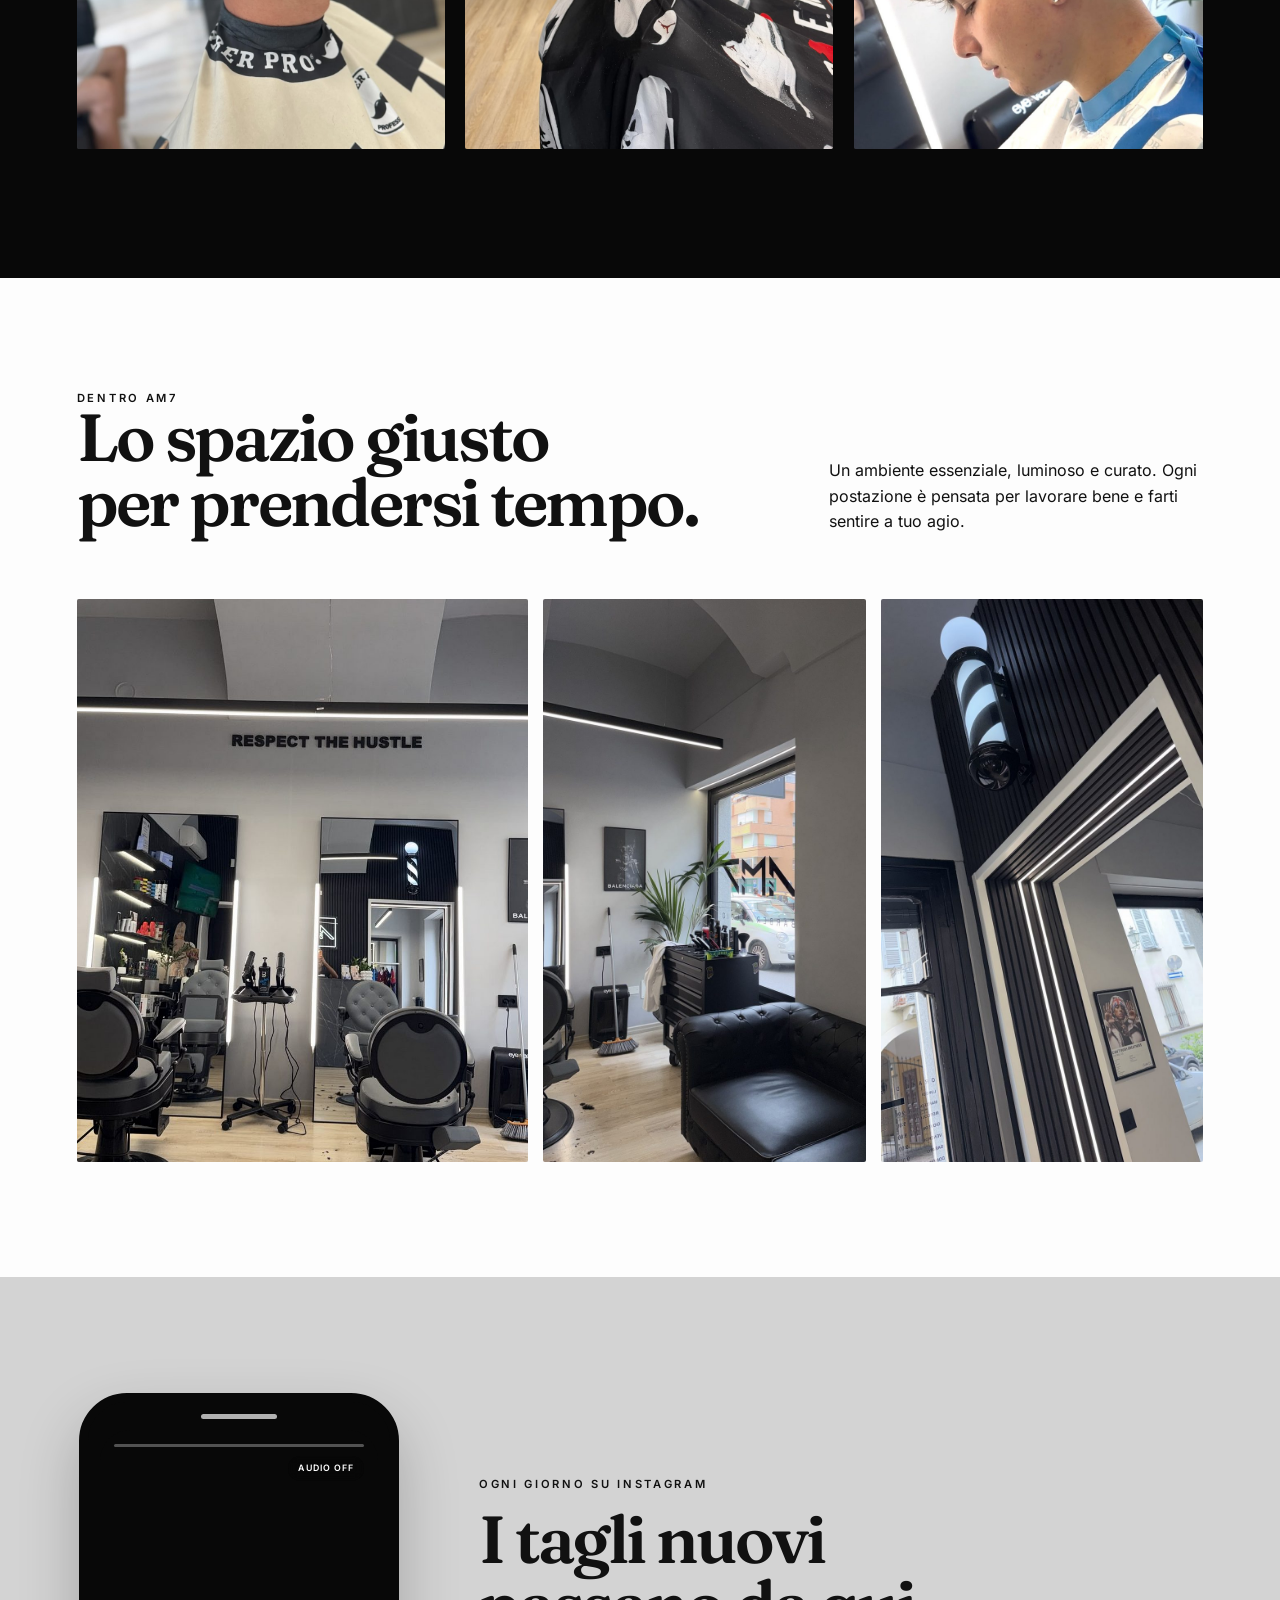
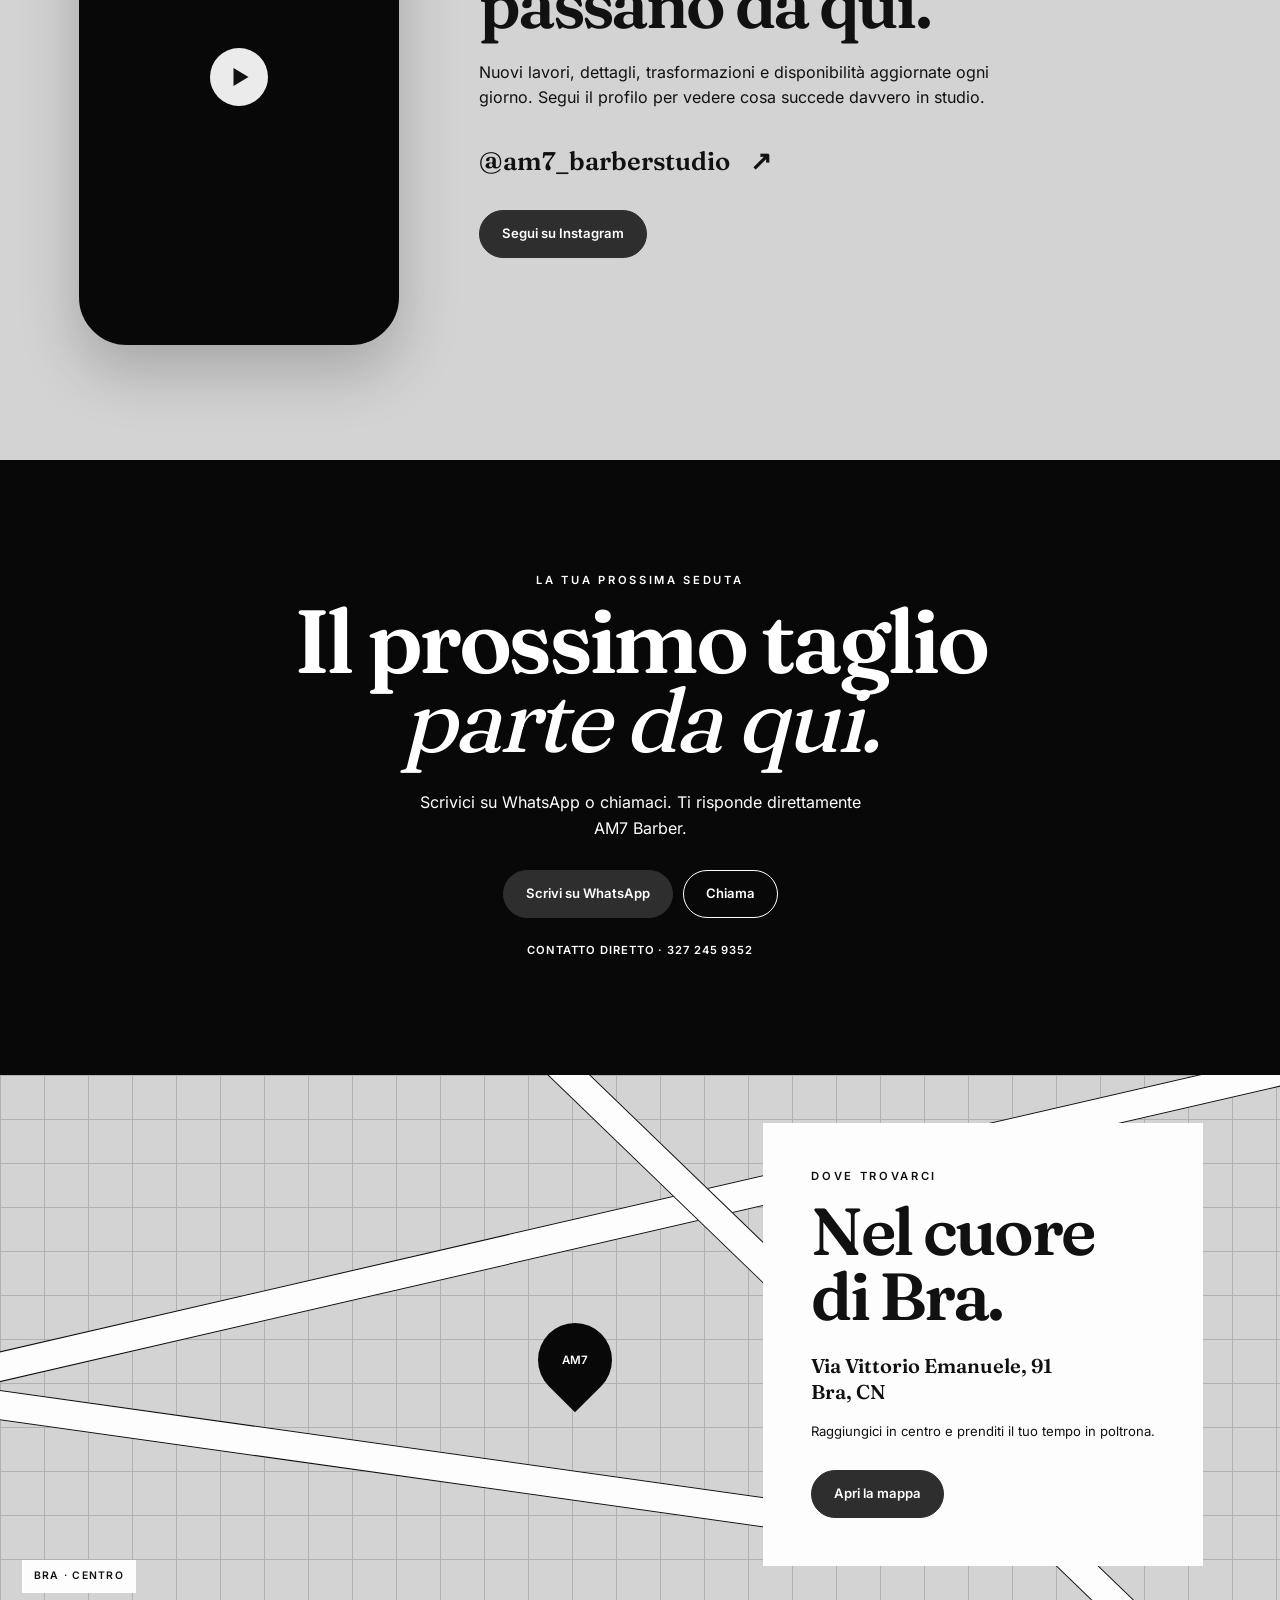
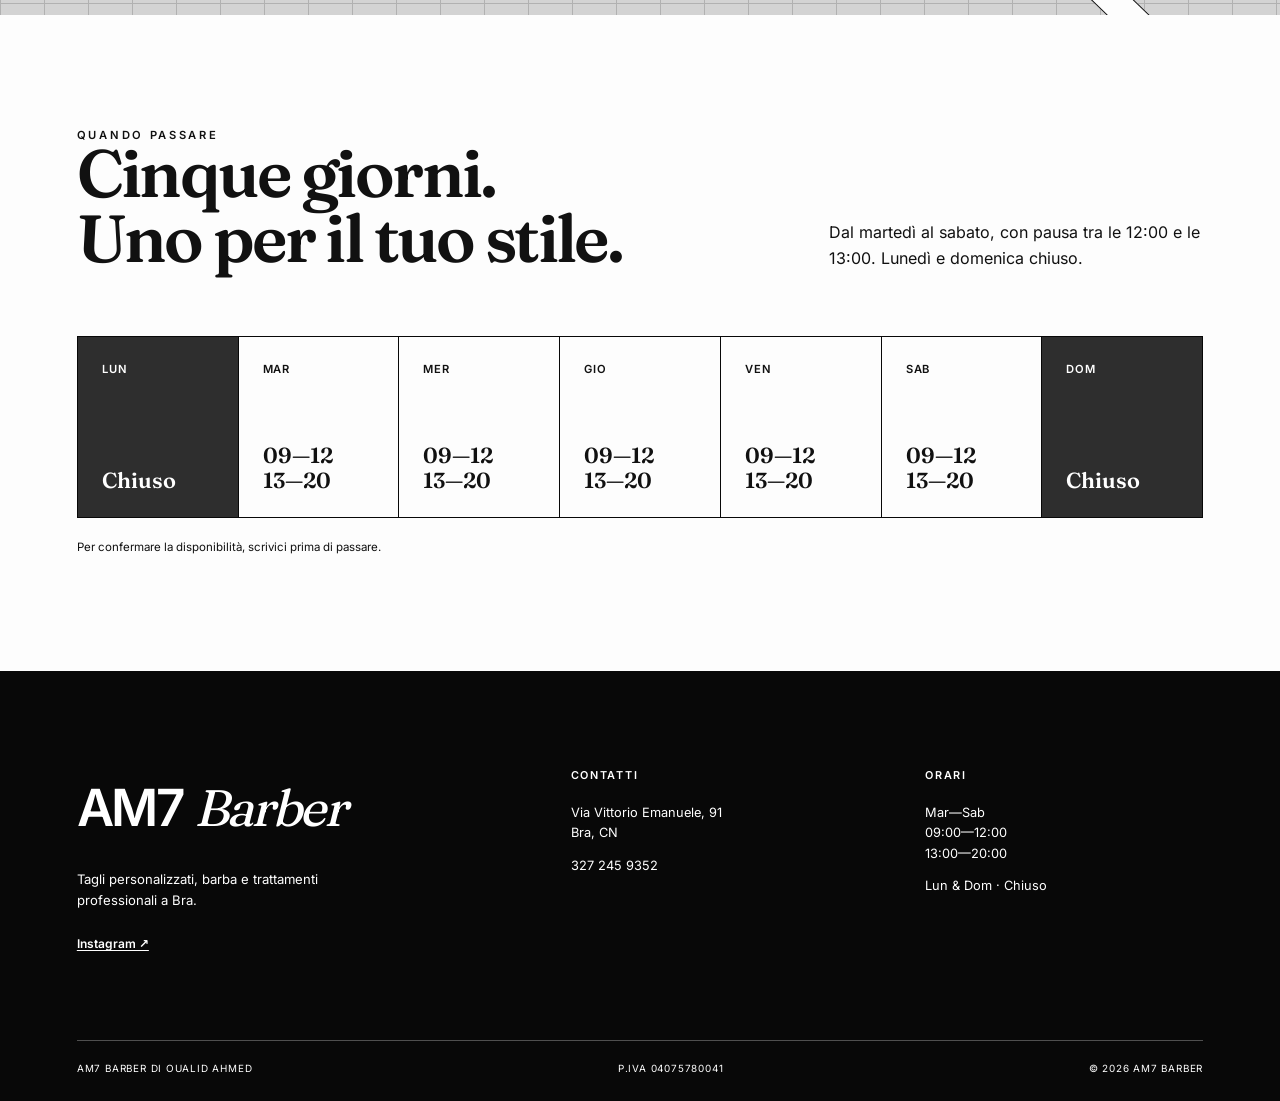
==== commit ed8bfb42: "Commit" ====
--- a/index.html
+++ b/index.html
@@ -6,9 +6,8 @@
   <meta name="description" content="AM7 Barber a Bra: tagli personalizzati, barba, shampoo e trattamenti professionali in Via Vittorio Emanuele 91.">
   <meta name="theme-color" content="#080808">
   <title>AM7 Barber · Barberia a Bra</title>
-  <link rel="preconnect" href="https://fonts.googleapis.com">
-  <link rel="preconnect" href="https://fonts.gstatic.com" crossorigin>
-  <link rel="stylesheet" href="https://fonts.googleapis.com/css2?family=Fraunces:wght@400;600;700&family=Inter:wght@400;500;600&display=swap">
+  <link rel="preload" href="assets/fonts/inter-latin.woff2" as="font" type="font/woff2" crossorigin>
+  <link rel="preload" href="assets/fonts/fraunces-latin.woff2" as="font" type="font/woff2" crossorigin>
   <link rel="stylesheet" href="styles.css">
   <script src="script.js" defer></script>
 </head>
@@ -19,12 +18,13 @@
     <section class="bb-hero-minimal-centered hero" id="top" aria-labelledby="hero-title">
       <nav class="hero__nav" aria-label="Navigazione principale">
         <a class="hero__brand" href="#top" aria-label="AM7 Barber, torna all'inizio">AM7 <span>Barber</span></a>
+        <a class="btn btn--compact" href="https://wa.me/393272459352?text=Ciao%20AM7%20Barber%2C%20vorrei%20prenotare." target="_blank" rel="noopener">Prenota</a>
         <div class="hero__links">
+          <a href="#studio">Chi siamo</a>
           <a href="#servizi">Servizi</a>
           <a href="#gallery">Tagli</a>
           <a href="#contatti">Contatti</a>
         </div>
-        <a class="btn btn--compact" href="https://wa.me/393272459352?text=Ciao%20AM7%20Barber%2C%20vorrei%20prenotare." target="_blank" rel="noopener">Prenota</a>
       </nav>
 
       <div class="hero__content">
@@ -39,30 +39,64 @@
 
       <div class="hero__meta" aria-label="Informazioni rapide">
         <span>Via Vittorio Emanuele, 91 · Bra</span>
-        <span>Mar—Sab · 09:00—20:00</span>
-      </div>
-    </section>
-
+        <span>Mar—Sab · 09—12 / 13—20</span>
+      </div>
+    </section>
+
+    <!--
+      ============================================================
+      SEZIONE "CHI SIAMO" — DA COMPLETARE CON I DATI REALI
+      ------------------------------------------------------------
+      1. IMMAGINE: sostituire il blocco <div class="media-placeholder">
+         con:  <img src="assets/titolare.jpg" width="..." height="..."
+                    alt="Oualid Ahmed, titolare di AM7 Barber" loading="lazy" decoding="async">
+      2. TESTO: tutti i segnaposto tra parentesi quadre [ ... ] sono
+         inventati e vanno sostituiti con le informazioni reali
+         (età, nome della scuola, città, anni di esperienza, anno di apertura).
+         L'unico dato certo è il nome del titolare, ricavato dalla ragione
+         sociale: "AM7 BARBER DI OUALID AHMED".
+      ============================================================
+    -->
     <section class="bw-about-craft section section--light" id="studio" aria-labelledby="about-title">
       <figure class="bw-about-craft__media media-frame">
-        <img src="assets/06-gallery-optimized.jpg" width="591" height="890" alt="Taglio sfumato realizzato all'interno di AM7 Barber" loading="lazy" decoding="async">
-        <figcaption>Precisione, texture, proporzione.</figcaption>
+        <div class="media-placeholder" role="img" aria-label="Ritratto del titolare di AM7 Barber, immagine in arrivo">
+          <span class="media-placeholder__mark" aria-hidden="true">AM7</span>
+          <span class="media-placeholder__label" aria-hidden="true">Foto titolare · placeholder</span>
+        </div>
+        <figcaption>Oualid Ahmed · titolare</figcaption>
       </figure>
+
       <div class="bw-about-craft__copy">
-        <p class="eyebrow">Il mestiere</p>
-        <h2 id="about-title">Ogni dettaglio cambia il risultato.</h2>
-        <p>AM7 Barber è uno studio professionale dove ogni taglio viene personalizzato. Dalla prima linea alla rifinitura finale, il lavoro segue forma, stile e carattere di chi si siede in poltrona.</p>
-        <div class="about__details" aria-label="Valori del servizio">
-          <span><b>01</b> Ascolto</span>
-          <span><b>02</b> Tecnica</span>
-          <span><b>03</b> Dettaglio</span>
-        </div>
-        <p class="signature">— AM7 Barber · Bra</p>
+        <p class="eyebrow">Chi siamo</p>
+        <h2 id="about-title">Il barbiere<br>dietro AM7.</h2>
+        <p class="about__lead">Mi chiamo <b>Oualid Ahmed</b> e AM7 Barber è il mio studio, in Via Vittorio Emanuele 91 a Bra.</p>
+        <p>Ho iniziato a tagliare i capelli a [ETÀ] anni, quasi per gioco, sugli amici. Mi sono formato alla <b>[NOME SCUOLA]</b> di [CITTÀ]: lì ho imparato le basi vere — forbice, rasoio, geometria del viso — e ho capito che questo sarebbe stato il mio mestiere.</p>
+        <p>La tecnica però si costruisce in bottega. Sono seguiti [N] anni tra saloni e colleghi più esperti, a rubare il mestiere un taglio alla volta, fino ad avere le mani abbastanza sicure per aprire un posto mio.</p>
+
+        <ol class="about__timeline" aria-label="Le tappe di AM7 Barber">
+          <li>
+            <span class="about__year">[ANNO]</span>
+            <strong>Formazione</strong>
+            <p>Diploma di barbiere alla [NOME SCUOLA], [CITTÀ].</p>
+          </li>
+          <li>
+            <span class="about__year">[ANNO]</span>
+            <strong>Bottega</strong>
+            <p>[N] anni al banco, tra saloni e maestri del mestiere.</p>
+          </li>
+          <li>
+            <span class="about__year">[ANNO]</span>
+            <strong>AM7 Barber</strong>
+            <p>Apertura dello studio nel centro di Bra.</p>
+          </li>
+        </ol>
+
+        <p class="signature">— Oualid Ahmed · AM7 Barber, Bra</p>
       </div>
     </section>
 
     <section class="bb-services-icon-grid section section--grey" id="servizi" aria-labelledby="services-title">
-      <header class="section__head services__head">
+      <header class="section__head">
         <div>
           <p class="eyebrow">Servizi &amp; prezzi</p>
           <h2 id="services-title">Un listino chiaro.<br>Un servizio su misura.</h2>
@@ -70,20 +104,40 @@
         <p>Dal taglio alla barba, fino ai trattamenti: scegli il servizio e prenota direttamente con AM7.</p>
       </header>
 
-      <div class="services__layout">
-        <div class="bb-services-icon-grid__grid">
-          <article class="service-card"><span class="service-card__number">01</span><h3>Taglio + shampoo</h3><p>Consulenza, lavaggio e finish.</p><strong>20€</strong></article>
-          <article class="service-card"><span class="service-card__number">02</span><h3>Barba</h3><p>Disegno, regolazione e dettaglio.</p><strong>10€</strong></article>
-          <article class="service-card"><span class="service-card__number">03</span><h3>Taglio + barba</h3><p>Look completo in un'unica seduta.</p><strong>28€</strong></article>
-          <article class="service-card"><span class="service-card__number">04</span><h3>Pulizia viso</h3><p>Trattamento dedicato alla pelle.</p><strong>30€</strong></article>
-          <article class="service-card"><span class="service-card__number">05</span><h3>Stiratura</h3><p>Gestione e definizione della texture.</p><strong>da 30€</strong></article>
-          <article class="service-card"><span class="service-card__number">06</span><h3>Permanente</h3><p>Movimento e struttura su misura.</p><strong>40€</strong></article>
-        </div>
-
-        <figure class="services__price media-frame">
-          <img src="assets/10-gallery-1787772819688-listinoprezzi.jpg" width="589" height="661" alt="Listino prezzi completo di AM7 Barber" loading="lazy" decoding="async">
-          <figcaption>Listino completo · prezzi in euro</figcaption>
-        </figure>
+      <div class="pricelist">
+        <div class="pricelist__group pricelist__group--taglio">
+          <h3>Taglio</h3>
+          <dl>
+            <div class="price-row"><dt>Taglio + Shampoo</dt><dd>20€</dd></div>
+          </dl>
+        </div>
+
+        <div class="pricelist__group pricelist__group--barba">
+          <h3>Barba</h3>
+          <dl>
+            <div class="price-row"><dt>Barba</dt><dd>10€</dd></div>
+            <div class="price-row"><dt>Taglio + Barba</dt><dd>28€</dd></div>
+            <div class="price-row"><dt>Rasatura barba</dt><dd>5€</dd></div>
+          </dl>
+        </div>
+
+        <div class="pricelist__group pricelist__group--trattamenti">
+          <h3>Trattamenti</h3>
+          <dl>
+            <div class="price-row"><dt>Pulizia viso</dt><dd>30€</dd></div>
+            <div class="price-row"><dt>Stiratura</dt><dd>da 30€</dd></div>
+            <div class="price-row"><dt>Tinta</dt><dd>da 30€</dd></div>
+            <div class="price-row"><dt>Colpi di sole</dt><dd>50€</dd></div>
+            <div class="price-row"><dt>Permanente</dt><dd>40€</dd></div>
+            <div class="price-row"><dt>Sopracciglia</dt><dd>5€</dd></div>
+            <div class="price-row"><dt>Lozione</dt><dd>5€</dd></div>
+          </dl>
+        </div>
+      </div>
+
+      <div class="pricelist__footer">
+        <p>Prezzi in euro. Per stiratura e tinta il costo varia in base a lunghezza e trattamento.</p>
+        <a class="btn" href="https://wa.me/393272459352?text=Ciao%20AM7%20Barber%2C%20vorrei%20prenotare." target="_blank" rel="noopener">Prenota un servizio <span aria-hidden="true">↗</span></a>
       </div>
     </section>
 
@@ -103,36 +157,36 @@
       </header>
 
       <div class="gallery__viewport">
-        <div class="gallery__track" tabindex="0" aria-label="Galleria tagli AM7 Barber">
-          <article class="gallery-card">
-            <img src="assets/15-gallery-1787773053442-taglio1.jpg" width="1050" height="1400" alt="Taglio sfumato con texture superiore realizzato da AM7 Barber" loading="lazy" decoding="async">
-            <div><span>01</span><h3>Texture crop</h3><p>Sfumatura morbida e volume naturale.</p></div>
-          </article>
-          <article class="gallery-card">
-            <img src="assets/15-gallery-1787773053442-taglio1.jpg" width="1050" height="1400" alt="Dettaglio laterale di taglio sfumato AM7 Barber" loading="lazy" decoding="async">
-            <div><span>02</span><h3>Low fade</h3><p>Transizione precisa, profilo pulito.</p></div>
-          </article>
-          <article class="gallery-card">
-            <img src="assets/15-gallery-1787773053442-taglio1.jpg" width="1050" height="1400" alt="Esempio di finitura su taglio maschile AM7 Barber" loading="lazy" decoding="async">
-            <div><span>03</span><h3>Taper pulito</h3><p>Contorni netti e proporzioni bilanciate.</p></div>
-          </article>
-          <article class="gallery-card">
-            <img src="assets/15-gallery-1787773053442-taglio1.jpg" width="1050" height="1400" alt="Taglio maschile con sfumatura progressiva AM7 Barber" loading="lazy" decoding="async">
-            <div><span>04</span><h3>Mullet moderno</h3><p>Carattere deciso, struttura contemporanea.</p></div>
-          </article>
-          <article class="gallery-card">
-            <img src="assets/15-gallery-1787773053442-taglio1.jpg" width="1050" height="1400" alt="Profilo di taglio con linea naturale AM7 Barber" loading="lazy" decoding="async">
-            <div><span>05</span><h3>Linea naturale</h3><p>Movimento studiato senza rigidità.</p></div>
-          </article>
-          <article class="gallery-card">
-            <img src="assets/15-gallery-1787773053442-taglio1.jpg" width="1050" height="1400" alt="Finish texturizzato su taglio maschile AM7 Barber" loading="lazy" decoding="async">
-            <div><span>06</span><h3>Finish su misura</h3><p>Dettagli calibrati sul tuo stile.</p></div>
-          </article>
-        </div>
-      </div>
-    </section>
-
-    <section class="bb-shop-feature-hotspots section section--light" id="locale" aria-labelledby="shop-title" data-hotspots>
+        <div class="gallery__track" tabindex="0" role="group" aria-label="Galleria tagli AM7 Barber">
+          <article class="gallery-card">
+            <img src="assets/Taglio1.jpg" width="1000" height="1333" alt="Taglio corto con frangia netta e sfumatura laterale realizzato da AM7 Barber" loading="lazy" decoding="async">
+            <span class="gallery-card__number" aria-hidden="true">01</span>
+          </article>
+          <article class="gallery-card">
+            <img src="assets/Taglio2.jpg" width="1000" height="1333" alt="Taglio mosso con volume sulla sommità e sfumatura bassa realizzato da AM7 Barber" loading="lazy" decoding="async">
+            <span class="gallery-card__number" aria-hidden="true">02</span>
+          </article>
+          <article class="gallery-card">
+            <img src="assets/Taglio3.jpg" width="1000" height="1634" alt="Taglio riccio con frangia e sfumatura bassa realizzato da AM7 Barber" loading="lazy" decoding="async">
+            <span class="gallery-card__number" aria-hidden="true">03</span>
+          </article>
+          <article class="gallery-card">
+            <img src="assets/Taglio4.jpg" width="379" height="672" alt="Taglio riccio corto con sfumatura media realizzato da AM7 Barber" loading="lazy" decoding="async">
+            <span class="gallery-card__number" aria-hidden="true">04</span>
+          </article>
+          <article class="gallery-card">
+            <img src="assets/Taglio5.jpg" width="378" height="671" alt="Taglio lungo mosso con sfumatura leggera realizzato da AM7 Barber" loading="lazy" decoding="async">
+            <span class="gallery-card__number" aria-hidden="true">05</span>
+          </article>
+          <article class="gallery-card">
+            <img src="assets/Taglio6.jpg" width="378" height="670" alt="Taglio con riga disegnata a rasoio e sfumatura alta realizzato da AM7 Barber" loading="lazy" decoding="async">
+            <span class="gallery-card__number" aria-hidden="true">06</span>
+          </article>
+        </div>
+      </div>
+    </section>
+
+    <section class="bb-shop-feature-hotspots section section--light" id="locale" aria-labelledby="shop-title">
       <header class="section__head">
         <div>
           <p class="eyebrow">Dentro AM7</p>
@@ -144,24 +198,49 @@
       <div class="shop__gallery">
         <figure class="shop__main media-frame">
           <img src="assets/12-gallery-1787773040120-gallery1.jpg" width="788" height="1400" alt="Postazioni e poltrone all'interno di AM7 Barber" loading="lazy" decoding="async">
-          <button class="hotspot hotspot--one" type="button" aria-pressed="true" data-title="Postazioni" data-copy="Specchi a tutta altezza e luce precisa per controllare ogni dettaglio."><span>1</span></button>
-          <button class="hotspot hotspot--two" type="button" aria-pressed="false" data-title="Poltrone" data-copy="Sedute comode, spazio ordinato e strumenti sempre a portata di mano."><span>2</span></button>
         </figure>
-        <figure class="shop__side media-frame"><img src="assets/13-gallery-1787773043901-gallery2.jpg" width="788" height="1400" alt="Zona attesa e vetrina di AM7 Barber" loading="lazy" decoding="async"></figure>
-        <figure class="shop__side media-frame"><img src="assets/14-gallery-1787773047858-gallery3.jpg" width="788" height="1400" alt="Barber pole e specchio illuminato di AM7 Barber" loading="lazy" decoding="async"></figure>
-      </div>
-      <div class="shop__detail" aria-live="polite"><span>01</span><div><strong>Postazioni</strong><p>Specchi a tutta altezza e luce precisa per controllare ogni dettaglio.</p></div></div>
-    </section>
-
-    <section class="bb-social-phone-mockup section section--grey" id="social" aria-labelledby="social-title">
-      <div class="bb-social-phone-mockup__phone" aria-hidden="true">
-        <div class="phone__speaker"></div>
-        <div class="phone__screen media-frame">
-          <img src="assets/05-gallery-optimized.jpg" width="591" height="963" alt="" loading="lazy" decoding="async">
-          <span class="phone__tag">AM7 / LATEST CUT</span>
-          <span class="phone__play">▶</span>
-        </div>
-      </div>
+        <figure class="shop__side media-frame">
+          <img src="assets/13-gallery-1787773043901-gallery2.jpg" width="788" height="1400" alt="Zona attesa e vetrina di AM7 Barber" loading="lazy" decoding="async">
+        </figure>
+        <figure class="shop__side media-frame">
+          <img src="assets/14-gallery-1787773047858-gallery3.jpg" width="788" height="1400" alt="Specchio illuminato e dettaglio degli arredi di AM7 Barber" loading="lazy" decoding="async">
+        </figure>
+      </div>
+    </section>
+
+    <section class="bb-social-phone-mockup section section--grey" id="social" aria-labelledby="social-title" data-reel>
+      <div class="bb-social-phone-mockup__phone">
+        <span class="phone__speaker" aria-hidden="true"></span>
+        <div class="phone__screen">
+          <div class="reel" data-reel-stage>
+            <div class="reel__slide reel__slide--video">
+              <video
+                data-reel-video
+                src="assets/VideoTelefono.mp4"
+                muted
+                playsinline
+                webkit-playsinline
+                preload="metadata"
+                aria-label="Video di un taglio realizzato in studio da AM7 Barber"></video>
+              <span class="reel__progress" aria-hidden="true"><i data-reel-bar></i></span>
+              <button class="reel__sound" type="button" data-reel-sound aria-pressed="false">
+                <span class="reel__sound-icon" aria-hidden="true"></span>
+                <span class="sr-only">Attiva audio del video</span>
+              </button>
+              <button class="reel__toggle" type="button" data-reel-toggle>
+                <span class="reel__toggle-icon" aria-hidden="true"></span>
+                <span class="sr-only" data-reel-toggle-label>Riproduci il video</span>
+              </button>
+            </div>
+            <div class="reel__slide reel__slide--logo">
+              <img src="assets/logo-mark.png" width="1178" height="435" alt="Logo AM7 Barber" loading="lazy" decoding="async">
+              <span class="reel__handle">@am7_barberstudio</span>
+              <button class="reel__replay" type="button" data-reel-replay>Rivedi il video</button>
+            </div>
+          </div>
+        </div>
+      </div>
+
       <div class="bb-social-phone-mockup__copy">
         <p class="eyebrow">Ogni giorno su Instagram</p>
         <h2 id="social-title">I tagli nuovi<br>passano da qui.</h2>
@@ -203,9 +282,9 @@
       <header class="section__head hours__head">
         <div>
           <p class="eyebrow">Quando passare</p>
-          <h2 id="hours-title">Sette giorni.<br>Uno per il tuo stile.</h2>
-        </div>
-        <p>Dal martedì al sabato, con pausa tra le 12:00 e le 13:00.</p>
+          <h2 id="hours-title">Cinque giorni.<br>Uno per il tuo stile.</h2>
+        </div>
+        <p>Dal martedì al sabato, con pausa tra le 12:00 e le 13:00. Lunedì e domenica chiuso.</p>
       </header>
       <div class="bb-hours-cards__hour-cards">
         <article class="is-closed"><span>Lun</span><strong>Chiuso</strong></article>
--- a/styles.css
+++ b/styles.css
@@ -1,3 +1,51 @@
+/* ==========================================================================
+   FONT SELF-HOSTED
+   --------------------------------------------------------------------------
+   Fraunces v38 · Inter v20 — woff2 variabili, asse wght 100–900, solo tondo.
+   Origine: fonts.gstatic.com (vedi assets/fonts/README.md per rigenerarli).
+   Licenze: SIL Open Font License 1.1 — assets/fonts/OFL-Fraunces.txt,
+            assets/fonts/OFL-Inter.txt.
+   Un solo file per famiglia copre tutti i pesi. Il subset latin-ext viene
+   scaricato dal browser solo se in pagina compare un carattere di quel
+   range: per l'italiano basta latin.
+   ========================================================================== */
+
+@font-face {
+  font-family: 'Fraunces';
+  font-style: normal;
+  font-weight: 100 900;
+  font-display: swap;
+  src: url('assets/fonts/fraunces-latin.woff2') format('woff2');
+  unicode-range: U+0000-00FF, U+0131, U+0152-0153, U+02BB-02BC, U+02C6, U+02DA, U+02DC, U+0304, U+0308, U+0329, U+2000-206F, U+20AC, U+2122, U+2191, U+2193, U+2212, U+2215, U+FEFF, U+FFFD;
+}
+
+@font-face {
+  font-family: 'Fraunces';
+  font-style: normal;
+  font-weight: 100 900;
+  font-display: swap;
+  src: url('assets/fonts/fraunces-latin-ext.woff2') format('woff2');
+  unicode-range: U+0100-02BA, U+02BD-02C5, U+02C7-02CC, U+02CE-02D7, U+02DD-02FF, U+0304, U+0308, U+0329, U+1D00-1DBF, U+1E00-1E9F, U+1EF2-1EFF, U+2020, U+20A0-20AB, U+20AD-20C0, U+2113, U+2C60-2C7F, U+A720-A7FF;
+}
+
+@font-face {
+  font-family: 'Inter';
+  font-style: normal;
+  font-weight: 100 900;
+  font-display: swap;
+  src: url('assets/fonts/inter-latin.woff2') format('woff2');
+  unicode-range: U+0000-00FF, U+0131, U+0152-0153, U+02BB-02BC, U+02C6, U+02DA, U+02DC, U+0304, U+0308, U+0329, U+2000-206F, U+20AC, U+2122, U+2191, U+2193, U+2212, U+2215, U+FEFF, U+FFFD;
+}
+
+@font-face {
+  font-family: 'Inter';
+  font-style: normal;
+  font-weight: 100 900;
+  font-display: swap;
+  src: url('assets/fonts/inter-latin-ext.woff2') format('woff2');
+  unicode-range: U+0100-02BA, U+02BD-02C5, U+02C7-02CC, U+02CE-02D7, U+02DD-02FF, U+0304, U+0308, U+0329, U+1D00-1DBF, U+1E00-1E9F, U+1EF2-1EFF, U+2020, U+20A0-20AB, U+20AD-20C0, U+2113, U+2C60-2C7F, U+A720-A7FF;
+}
+
 :root {
   --paper: #fdfdfd;
   --ink: #080808;
@@ -26,6 +74,7 @@
 
 body {
   margin: 0;
+  overflow-x: hidden;
   background: var(--paper);
   color: #111111;
   font-family: var(--font-body);
@@ -42,6 +91,7 @@
 article,
 figure {
   min-width: 0;
+  min-height: 0;
 }
 
 img {
@@ -71,6 +121,18 @@
 :focus-visible {
   outline: 3px solid currentColor;
   outline-offset: 4px;
+}
+
+.sr-only {
+  position: absolute;
+  overflow: hidden;
+  width: 1px;
+  height: 1px;
+  padding: 0;
+  border: 0;
+  margin: -1px;
+  clip-path: inset(50%);
+  white-space: nowrap;
 }
 
 .skip-link {
@@ -105,11 +167,11 @@
 }
 
 h2 {
-  max-width: 13ch;
-  margin-bottom: .36em;
-  font-size: clamp(2.7rem, 5.8vw, 5.3rem);
-  line-height: .94;
-  letter-spacing: -.045em;
+  max-width: 15ch;
+  margin-bottom: .34em;
+  font-size: clamp(2.5rem, 5.2vw, 4.8rem);
+  line-height: .98;
+  letter-spacing: -.04em;
   text-wrap: balance;
 }
 
@@ -118,16 +180,12 @@
   font-weight: 400;
 }
 
+/* Full-bleed background, contenuto sempre centrato entro --content-max */
 .section {
   position: relative;
   width: 100%;
-  padding: var(--section-space) var(--page-pad);
-}
-
-.section > * {
-  width: min(100%, var(--content-max));
-  margin-right: auto;
-  margin-left: auto;
+  padding-block: var(--section-space);
+  padding-inline: max(var(--page-pad), calc((100% - var(--content-max)) / 2));
 }
 
 .section--light {
@@ -146,7 +204,7 @@
 }
 
 .eyebrow {
-  margin-bottom: 18px;
+  margin-bottom: 16px;
   font-size: .7rem;
   font-weight: 600;
   line-height: 1;
@@ -156,10 +214,10 @@
 
 .section__head {
   display: grid;
-  grid-template-columns: minmax(0, 1.4fr) minmax(250px, .6fr);
-  gap: clamp(30px, 8vw, 120px);
+  grid-template-columns: minmax(0, 1.3fr) minmax(260px, .7fr);
+  gap: clamp(24px, 4.5vw, 72px);
   align-items: end;
-  margin-bottom: clamp(42px, 6vw, 76px);
+  margin-bottom: clamp(38px, 5vw, 64px);
 }
 
 .section__head h2,
@@ -245,7 +303,7 @@
   isolation: isolate;
   display: flex;
   min-height: clamp(520px, 52vw, 620px);
-  max-height: 640px;
+  max-height: 660px;
   flex-direction: column;
   overflow: hidden;
   padding: clamp(18px, 3vw, 34px) var(--page-pad) clamp(24px, 4vw, 44px);
@@ -257,14 +315,13 @@
   position: absolute;
   z-index: -1;
   top: 50%;
-  right: clamp(-48px, 3vw, 60px);
-  width: clamp(260px, 42vw, 560px);
-  aspect-ratio: 1;
-  transform: translateY(-48%) rotate(-5deg);
-  background: url('assets/11-gallery-1787772903389-logo.jpg') center / contain no-repeat;
+  left: 50%;
+  width: min(82%, 940px);
+  aspect-ratio: 1178 / 435;
+  transform: translate(-50%, -50%);
+  background: url('assets/logo-mark.png') center / contain no-repeat;
   content: '';
-  opacity: .22;
-  mix-blend-mode: multiply;
+  opacity: .16;
 }
 
 .hero__nav,
@@ -277,13 +334,13 @@
 
 .hero__nav {
   display: grid;
-  grid-template-columns: 1fr auto 1fr;
-  gap: 28px;
+  grid-template-columns: auto 1fr auto;
+  gap: 20px 28px;
   align-items: center;
 }
 
 .hero__brand,
-.fh-ft-cl__brand > a {
+.fh-ft-cl__brand > a:not(.footer__social) {
   width: max-content;
   font-size: 1.05rem;
   font-weight: 600;
@@ -292,7 +349,7 @@
 }
 
 .hero__brand span,
-.fh-ft-cl__brand > a span {
+.fh-ft-cl__brand > a:not(.footer__social) span {
   font-family: var(--font-display);
   font-style: italic;
   font-weight: 400;
@@ -300,7 +357,8 @@
 
 .hero__links {
   display: flex;
-  gap: clamp(18px, 3vw, 42px);
+  justify-content: center;
+  gap: clamp(16px, 2.4vw, 36px);
 }
 
 .hero__links a {
@@ -310,19 +368,22 @@
 }
 
 .hero__nav > .btn {
+  grid-column: 3;
+  grid-row: 1;
   justify-self: end;
 }
 
 .hero__content {
   margin-top: auto;
   margin-bottom: auto;
+  padding-block: clamp(28px, 5vw, 56px);
 }
 
 .hero__content h1 {
   max-width: 11ch;
   margin-bottom: 24px;
   font-size: clamp(3.35rem, 8.5vw, 7.6rem);
-  line-height: .82;
+  line-height: .98;
   letter-spacing: -.065em;
 }
 
@@ -344,17 +405,17 @@
   text-transform: uppercase;
 }
 
-/* 2 · Ritratto di mestiere */
+/* 2 · Chi siamo */
 .bw-about-craft {
   display: grid;
-  grid-template-columns: minmax(260px, .78fr) minmax(0, 1.22fr);
-  gap: clamp(40px, 9vw, 130px);
-  align-items: center;
+  grid-template-columns: minmax(260px, .8fr) minmax(0, 1.2fr);
+  gap: clamp(36px, 6.5vw, 96px);
+  align-items: start;
 }
 
 .bw-about-craft__media {
   aspect-ratio: 4 / 5;
-  max-height: 500px;
+  max-height: 520px;
   margin: 0;
 }
 
@@ -363,8 +424,7 @@
   filter: grayscale(1) contrast(1.04);
 }
 
-.bw-about-craft__media figcaption,
-.services__price figcaption {
+.bw-about-craft__media figcaption {
   position: absolute;
   right: 14px;
   bottom: 14px;
@@ -378,108 +438,175 @@
   text-transform: uppercase;
 }
 
+.media-placeholder {
+  display: grid;
+  width: 100%;
+  height: 100%;
+  min-height: 320px;
+  align-content: center;
+  justify-items: center;
+  gap: 14px;
+  padding: 24px;
+  background:
+    repeating-linear-gradient(-45deg, rgba(17, 17, 17, .055) 0 9px, transparent 9px 19px),
+    var(--soft);
+  color: var(--slate);
+  text-align: center;
+}
+
+.media-placeholder__mark {
+  color: #111111;
+  font-family: var(--font-display);
+  font-size: clamp(2.4rem, 5vw, 3.6rem);
+  font-weight: 600;
+  letter-spacing: -.05em;
+  line-height: 1;
+  opacity: .3;
+}
+
+.media-placeholder__label {
+  font-size: .6rem;
+  font-weight: 600;
+  letter-spacing: .18em;
+  text-transform: uppercase;
+}
+
 .bw-about-craft__copy {
-  max-width: 680px;
+  max-width: 62ch;
 }
 
 .bw-about-craft__copy > p:not(.eyebrow, .signature) {
-  max-width: 56ch;
-  font-size: clamp(1rem, 1.5vw, 1.18rem);
-}
-
-.about__details {
-  display: grid;
-  grid-template-columns: repeat(3, 1fr);
-  margin-top: 40px;
+  margin-bottom: 1.1em;
+  font-size: clamp(.95rem, 1.25vw, 1.05rem);
+}
+
+.about__lead {
+  font-size: clamp(1.05rem, 1.6vw, 1.24rem) !important;
+  line-height: 1.5;
+}
+
+.about__timeline {
+  display: grid;
+  grid-template-columns: repeat(3, minmax(0, 1fr));
+  padding: 0;
+  margin: 34px 0 0;
   border-top: 1px solid var(--mid);
-}
-
-.about__details span {
-  display: grid;
-  gap: 18px;
-  padding: 18px 12px 0 0;
-  font-size: .8rem;
-  font-weight: 600;
-}
-
-.about__details b {
+  list-style: none;
+}
+
+.about__timeline li {
+  padding: 20px 22px 0 0;
+}
+
+.about__year {
+  display: block;
+  margin-bottom: 10px;
   font-size: .65rem;
+  font-weight: 600;
+  letter-spacing: .14em;
+}
+
+.about__timeline strong {
+  display: block;
+  font-family: var(--font-display);
+  font-size: 1.1rem;
+  font-weight: 600;
+  line-height: 1.2;
+}
+
+.about__timeline p {
+  margin: 6px 0 0;
+  color: var(--slate);
+  font-size: .78rem;
+  line-height: 1.5;
 }
 
 .signature {
-  margin-top: 42px;
+  margin-top: 34px;
   margin-bottom: 0;
   font-family: var(--font-display);
   font-style: italic;
 }
 
-/* 3 · Services Icon Grid */
-.services__layout {
-  display: grid;
-  grid-template-columns: minmax(0, 1.35fr) minmax(290px, .65fr);
-  gap: clamp(24px, 5vw, 68px);
-  align-items: stretch;
-}
-
-.bb-services-icon-grid__grid {
+/* 3 · Listino prezzi */
+.pricelist {
   display: grid;
   grid-template-columns: repeat(2, minmax(0, 1fr));
+  grid-template-rows: auto 1fr;
   gap: 1px;
+  border: 1px solid #111111;
   background: #111111;
-  border: 1px solid #111111;
-}
-
-.service-card {
-  display: grid;
-  min-height: 220px;
-  grid-template-columns: 1fr auto;
-  grid-template-rows: auto 1fr auto;
-  column-gap: 20px;
-  padding: clamp(20px, 3vw, 34px);
-  background: var(--soft);
-}
-
-.service-card__number {
-  grid-column: 1 / -1;
-  font-size: .65rem;
-  font-weight: 600;
-}
-
-.service-card h3 {
-  align-self: end;
-  margin: 44px 0 8px;
-  font-size: clamp(1.35rem, 2.3vw, 2rem);
+}
+
+.pricelist__group {
+  padding: clamp(22px, 2.8vw, 38px);
+  background: var(--paper);
+}
+
+.pricelist__group--taglio {
+  grid-area: 1 / 1;
+}
+
+.pricelist__group--barba {
+  grid-area: 2 / 1;
+}
+
+.pricelist__group--trattamenti {
+  grid-area: 1 / 2 / span 2 / 2;
+}
+
+.pricelist__group h3 {
+  margin: 0 0 6px;
+  font-size: clamp(1.5rem, 2.2vw, 2rem);
+  letter-spacing: -.035em;
   line-height: 1;
 }
 
-.service-card p {
-  grid-column: 1;
+.pricelist dl {
+  margin: 0;
+}
+
+.price-row {
+  display: flex;
+  gap: 18px;
+  align-items: baseline;
+  padding: 13px 0;
+  border-bottom: 1px solid rgba(17, 17, 17, .13);
+}
+
+.price-row:last-child {
+  padding-bottom: 0;
+  border-bottom: 0;
+}
+
+.price-row dt {
+  flex: 1 1 auto;
+  font-size: .92rem;
+  font-weight: 500;
+}
+
+.price-row dd {
+  flex: 0 0 auto;
+  margin: 0;
+  font-family: var(--font-display);
+  font-size: 1.05rem;
+  font-weight: 600;
+  white-space: nowrap;
+}
+
+.pricelist__footer {
+  display: flex;
+  flex-wrap: wrap;
+  gap: 18px 36px;
+  align-items: center;
+  justify-content: space-between;
+  margin-top: 28px;
+}
+
+.pricelist__footer p {
+  max-width: 48ch;
   margin: 0;
   font-size: .78rem;
-}
-
-.service-card strong {
-  grid-column: 2;
-  grid-row: 2 / span 2;
-  align-self: end;
-  font-family: var(--font-display);
-  font-size: clamp(1.2rem, 2vw, 1.65rem);
-  font-weight: 600;
-  white-space: nowrap;
-}
-
-.services__price {
-  width: min(100%, 460px);
-  min-height: 0;
-  aspect-ratio: 589 / 661;
-  max-height: 500px;
-  justify-self: center;
-  margin: 0;
-  background: var(--paper);
-}
-
-.services__price img {
-  object-fit: contain;
 }
 
 /* 4 · Gallery Carousel */
@@ -490,7 +617,7 @@
 .gallery__controls {
   display: flex;
   gap: 8px;
-  margin-top: 24px;
+  margin-top: 22px;
 }
 
 .gallery__controls button {
@@ -517,7 +644,7 @@
 
 .gallery__track {
   display: flex;
-  gap: clamp(14px, 2vw, 28px);
+  gap: clamp(12px, 1.6vw, 22px);
   overflow-x: auto;
   padding-bottom: 14px;
   scroll-behavior: smooth;
@@ -527,148 +654,82 @@
 }
 
 .gallery-card {
-  flex: 0 0 min(31rem, 76vw);
+  position: relative;
+  overflow: hidden;
+  flex: 0 0 min(23rem, 74vw);
+  border-radius: var(--radius);
+  background: var(--charcoal);
   scroll-snap-align: start;
 }
 
 .gallery-card img {
   aspect-ratio: 3 / 4;
-  max-height: 460px;
   object-fit: cover;
-  object-position: center 38%;
-  filter: grayscale(.15);
-}
-
-.gallery-card > div {
-  display: grid;
-  grid-template-columns: auto 1fr;
-  gap: 4px 18px;
-  padding: 18px 0 0;
-}
-
-.gallery-card span {
-  grid-row: 1 / span 2;
+  object-position: center 34%;
+  filter: grayscale(.12);
+}
+
+.gallery-card__number {
+  position: absolute;
+  top: 14px;
+  left: 14px;
+  display: grid;
+  min-width: 46px;
+  height: 32px;
+  padding: 0 12px;
+  place-items: center;
+  border-radius: 999px;
+  background: rgba(8, 8, 8, .68);
+  color: #ffffff;
   font-size: .66rem;
   font-weight: 600;
-}
-
-.gallery-card h3 {
+  letter-spacing: .14em;
+  -webkit-backdrop-filter: blur(6px);
+  backdrop-filter: blur(6px);
+}
+
+/* 5 · Dentro AM7 */
+.shop__gallery {
+  display: grid;
+  height: clamp(380px, 44vw, 600px);
+  grid-template-columns: minmax(0, 1.4fr) minmax(0, 1fr) minmax(0, 1fr);
+  gap: clamp(10px, 1.2vw, 16px);
+}
+
+.shop__gallery figure {
+  height: 100%;
   margin: 0;
-  font-size: clamp(1.35rem, 2.2vw, 2rem);
-  line-height: 1;
-}
-
-.gallery-card p {
-  margin: 0;
-  font-size: .76rem;
-}
-
-/* 5 · Shop Feature Hotspots */
-.shop__gallery {
-  display: grid;
-  height: min(48vw, 520px);
-  grid-template-columns: minmax(0, 1.35fr) minmax(240px, .65fr);
-  grid-template-rows: repeat(2, minmax(0, 1fr));
-  gap: 14px;
-}
-
-.shop__gallery figure {
-  margin: 0;
-}
-
-.shop__main {
-  grid-row: 1 / span 2;
-  aspect-ratio: 4 / 5;
-  max-height: 520px;
 }
 
 .shop__main img {
   object-position: center 56%;
 }
 
-.shop__side {
-  aspect-ratio: 4 / 3;
-  max-height: 253px;
-}
-
 .shop__side img {
-  object-position: center 52%;
-}
-
-.hotspot {
-  position: absolute;
-  display: grid;
-  width: 48px;
-  height: 48px;
-  place-items: center;
-  border: 1px solid var(--ink);
-  border-radius: 50%;
-  background: var(--paper);
-  color: #111111;
-  cursor: pointer;
-  box-shadow: 0 0 0 8px rgba(253, 253, 253, .35);
-}
-
-.hotspot--one {
-  top: 48%;
-  left: 35%;
-}
-
-.hotspot--two {
-  right: 25%;
-  bottom: 24%;
-}
-
-.hotspot[aria-pressed='true'] {
+  object-position: center 50%;
+}
+
+/* 6 · Instagram reel */
+.bb-social-phone-mockup {
+  display: grid;
+  grid-template-columns: minmax(270px, .62fr) minmax(0, 1.38fr);
+  gap: clamp(36px, 6vw, 96px);
+  align-items: center;
+}
+
+.bb-social-phone-mockup__phone {
+  width: min(320px, 84vw);
+  padding: 12px;
+  border: 9px solid var(--ink);
+  border-radius: 48px;
+  margin: 0 auto;
   background: var(--ink);
-  color: #ffffff;
-}
-
-.shop__detail {
-  display: grid;
-  grid-template-columns: auto 1fr;
-  gap: 20px;
-  align-items: start;
-  margin-top: 18px;
-  padding-top: 18px;
-  border-top: 1px solid var(--mid);
-}
-
-.shop__detail > span {
-  font-size: .65rem;
-  font-weight: 600;
-}
-
-.shop__detail strong {
-  font-family: var(--font-display);
-  font-size: 1.25rem;
-}
-
-.shop__detail p {
-  max-width: 54ch;
-  margin: 2px 0 0;
-  font-size: .8rem;
-}
-
-/* 6 · Social Phone Mockup */
-.bb-social-phone-mockup {
-  display: grid;
-  grid-template-columns: minmax(300px, .75fr) minmax(0, 1.25fr);
-  gap: clamp(42px, 9vw, 140px);
-  align-items: center;
-}
-
-.bb-social-phone-mockup__phone {
-  width: min(310px, 82vw);
-  margin: 0 auto;
-  padding: 14px;
-  border: 8px solid var(--ink);
-  border-radius: 46px;
-  background: var(--ink);
+  box-shadow: 0 26px 60px rgba(8, 8, 8, .22);
 }
 
 .phone__speaker {
-  width: 74px;
+  display: block;
+  width: 76px;
   height: 5px;
   margin: 0 auto 11px;
   border-radius: 999px;
@@ -676,45 +737,194 @@
 }
 
 .phone__screen {
+  position: relative;
+  overflow: hidden;
   aspect-ratio: 9 / 16;
-  max-height: 460px;
-  border-radius: 28px;
-}
-
-.phone__screen img {
-  object-position: center 38%;
-  filter: grayscale(.15) contrast(1.05);
-}
-
-.phone__tag {
+  border-radius: 30px;
+  background: var(--ink);
+}
+
+.reel {
   position: absolute;
-  top: 18px;
-  left: 18px;
-  padding: 7px 9px;
+  display: flex;
+  flex-direction: column;
+  inset: 0;
+  transition: transform .75s var(--ease);
+  will-change: transform;
+}
+
+.reel[data-state='logo'] {
+  transform: translateY(-100%);
+}
+
+.reel__slide {
+  position: relative;
+  overflow: hidden;
+  height: 100%;
+  flex: 0 0 100%;
+}
+
+.reel__slide--video video {
+  display: block;
+  width: 100%;
+  height: 100%;
+  object-fit: cover;
+}
+
+.reel__progress {
+  position: absolute;
+  z-index: 1;
+  top: 14px;
+  right: 14px;
+  left: 14px;
+  overflow: hidden;
+  height: 3px;
+  border-radius: 999px;
+  background: rgba(255, 255, 255, .3);
+}
+
+.reel__progress i {
+  display: block;
+  width: 0;
+  height: 100%;
+  background: var(--paper);
+  transition: width .2s linear;
+}
+
+.reel__toggle {
+  position: absolute;
+  z-index: 2;
+  display: grid;
+  padding: 0;
+  border: 0;
+  inset: 0;
+  background: transparent;
+  cursor: pointer;
+  place-items: center;
+}
+
+.reel__toggle-icon {
+  position: relative;
+  display: block;
+  width: 58px;
+  height: 58px;
+  border-radius: 50%;
+  background: rgba(253, 253, 253, .93);
+  color: #111111;
+  transition: opacity .35s var(--ease), transform .35s var(--ease);
+}
+
+.reel__toggle-icon::before {
+  position: absolute;
+  top: 50%;
+  left: calc(50% + 2px);
+  border-color: transparent transparent transparent currentColor;
+  border-style: solid;
+  border-width: 9px 0 9px 15px;
+  content: '';
+  transform: translate(-50%, -50%);
+}
+
+.reel.is-playing .reel__toggle-icon {
+  opacity: 0;
+  transform: scale(.84);
+}
+
+.reel.is-playing .reel__toggle:hover .reel__toggle-icon,
+.reel.is-playing .reel__toggle:focus-visible .reel__toggle-icon {
+  opacity: 1;
+  transform: scale(1);
+}
+
+.reel.is-playing .reel__toggle-icon::before {
+  left: calc(50% - 5px);
+  width: 5px;
+  height: 18px;
+  border: 0;
+  background: currentColor;
+}
+
+.reel.is-playing .reel__toggle-icon::after {
+  position: absolute;
+  top: 50%;
+  left: calc(50% + 5px);
+  width: 5px;
+  height: 18px;
+  background: currentColor;
+  content: '';
+  transform: translate(-50%, -50%);
+}
+
+.reel__sound {
+  position: absolute;
+  z-index: 3;
+  top: 26px;
+  right: 14px;
+  padding: 8px 10px;
+  border: 0;
+  border-radius: 999px;
+  background: rgba(8, 8, 8, .62);
+  color: #ffffff;
+  cursor: pointer;
+  font-size: .55rem;
+  font-weight: 600;
+  letter-spacing: .12em;
+  line-height: 1;
+  -webkit-backdrop-filter: blur(6px);
+  backdrop-filter: blur(6px);
+}
+
+.reel__sound-icon::before {
+  content: 'AUDIO OFF';
+}
+
+.reel__sound[aria-pressed='true'] .reel__sound-icon::before {
+  content: 'AUDIO ON';
+}
+
+.reel__slide--logo {
+  display: grid;
+  align-content: center;
+  justify-items: center;
+  gap: 18px;
+  padding: 26px;
   background: var(--paper);
   color: #111111;
-  font-size: .55rem;
+}
+
+.reel__slide--logo img {
+  width: min(84%, 220px);
+  height: auto;
+  object-fit: contain;
+}
+
+.reel__handle {
+  font-family: var(--font-display);
+  font-size: 1rem;
+  font-weight: 600;
+}
+
+.reel__replay {
+  padding: 10px 16px;
+  border: 1px solid #111111;
+  border-radius: 999px;
+  background: transparent;
+  color: #111111;
+  cursor: pointer;
+  font-size: .62rem;
   font-weight: 600;
   letter-spacing: .1em;
-}
-
-.phone__play {
-  position: absolute;
-  top: 50%;
-  left: 50%;
-  display: grid;
-  width: 54px;
-  height: 54px;
-  place-items: center;
-  transform: translate(-50%, -50%);
-  border-radius: 50%;
-  background: var(--paper);
-  color: #111111;
-  font-size: .8rem;
+  text-transform: uppercase;
+  transition: background-color .2s var(--ease), color .2s var(--ease);
+}
+
+.reel__replay:hover {
+  background: #111111;
+  color: var(--paper);
 }
 
 .bb-social-phone-mockup__copy {
-  max-width: 680px;
+  max-width: 660px;
 }
 
 .bb-social-phone-mockup__copy > p:not(.eyebrow) {
@@ -723,9 +933,9 @@
 
 .social__handle {
   display: inline-flex;
-  gap: 24px;
+  gap: 20px;
   align-items: center;
-  margin-top: 16px;
+  margin-top: 14px;
   font-family: var(--font-display);
   font-size: clamp(1.2rem, 2vw, 1.6rem);
   font-weight: 600;
@@ -738,15 +948,17 @@
 }
 
 .booking h2 {
-  max-width: 11ch;
+  max-width: 12ch;
   margin-right: auto;
   margin-left: auto;
-  font-size: clamp(3.2rem, 7.8vw, 7rem);
-  line-height: .85;
+  font-size: clamp(3rem, 7vw, 6.2rem);
+  line-height: .88;
 }
 
 .booking > p:not(.eyebrow, .booking__proof) {
   max-width: 46ch;
+  margin-right: auto;
+  margin-left: auto;
 }
 
 .booking__proof {
@@ -848,14 +1060,14 @@
   width: min(440px, calc(100% - 40px));
   align-self: center;
   justify-self: end;
-  margin: 40px var(--page-pad) 40px 20px;
   padding: clamp(28px, 4vw, 48px);
+  margin: 40px max(var(--page-pad), calc((100% - var(--content-max)) / 2)) 40px 20px;
   background: var(--paper);
   color: #111111;
 }
 
 .location__card h2 {
-  margin-bottom: 28px;
+  margin-bottom: 24px;
 }
 
 .location__card address {
@@ -883,9 +1095,10 @@
 
 .bb-hours-cards__hour-cards article {
   display: flex;
-  min-height: 190px;
+  min-height: 180px;
   flex-direction: column;
   justify-content: space-between;
+  gap: 16px;
   padding: clamp(16px, 2vw, 24px);
   background: var(--paper);
 }
@@ -899,7 +1112,7 @@
 
 .bb-hours-cards__hour-cards strong {
   font-family: var(--font-display);
-  font-size: clamp(1.1rem, 1.8vw, 1.45rem);
+  font-size: clamp(1.05rem, 1.7vw, 1.4rem);
   font-weight: 600;
   line-height: 1.15;
 }
@@ -917,26 +1130,20 @@
 
 /* 10 · Footer a colonne */
 .fh-ft-cl {
-  padding: clamp(56px, 8vw, 96px) var(--page-pad) 24px;
+  padding-block: clamp(56px, 8vw, 96px) 24px;
+  padding-inline: max(var(--page-pad), calc((100% - var(--content-max)) / 2));
   background: var(--ink);
   color: #ffffff;
 }
 
-.fh-ft-cl__grid,
-.fh-ft-cl__legal {
-  width: min(100%, var(--content-max));
-  margin-right: auto;
-  margin-left: auto;
-}
-
 .fh-ft-cl__grid {
   display: grid;
   grid-template-columns: 1.5fr 1fr 1fr;
-  gap: clamp(34px, 7vw, 110px);
+  gap: clamp(34px, 6vw, 96px);
   padding-bottom: clamp(48px, 7vw, 84px);
 }
 
-.fh-ft-cl__brand > a {
+.fh-ft-cl__brand > a:not(.footer__social) {
   display: block;
   margin-bottom: 20px;
   font-size: clamp(2rem, 4vw, 3.5rem);
@@ -984,15 +1191,18 @@
   text-transform: uppercase;
 }
 
+@media (max-width: 980px) {
+  /* la card copre il centro della mappa: sposto pin e strada a sinistra */
+  .map__pin {
+    left: 16%;
+  }
+
+  .map__street--two {
+    left: 8%;
+  }
+}
+
 @media (max-width: 1100px) {
-  .services__layout {
-    grid-template-columns: 1fr;
-  }
-
-  .services__price {
-    width: min(100%, 460px);
-  }
-
   .bb-hours-cards__hour-cards {
     grid-template-columns: repeat(4, minmax(0, 1fr));
   }
@@ -1000,15 +1210,33 @@
   .bb-hours-cards__hour-cards article:last-child {
     grid-column: span 2;
   }
+
+  .shop__gallery {
+    height: clamp(340px, 46vw, 480px);
+  }
+}
+
+@media (max-width: 900px) {
+  .pricelist {
+    grid-template-columns: 1fr;
+    grid-template-rows: auto;
+  }
+
+  .pricelist__group--taglio,
+  .pricelist__group--barba,
+  .pricelist__group--trattamenti {
+    grid-area: auto;
+  }
 }
 
 @media (max-width: 760px) {
   :root {
-    --section-space: clamp(66px, 18vw, 92px);
+    --section-space: clamp(64px, 15vw, 88px);
   }
 
   h2 {
-    font-size: clamp(2.55rem, 12vw, 4.2rem);
+    max-width: 18ch;
+    font-size: clamp(2.4rem, 10vw, 3.6rem);
   }
 
   .section__head,
@@ -1019,35 +1247,54 @@
   }
 
   .section__head {
-    gap: 12px;
-  }
-
+    gap: 14px;
+  }
+
+  /* Nav su due righe: brand + CTA sopra, link sotto */
   .hero__nav {
     grid-template-columns: 1fr auto;
+    gap: 14px 16px;
+  }
+
+  .hero__nav > .btn {
+    grid-column: 2;
   }
 
   .hero__links {
+    overflow-x: auto;
+    grid-column: 1 / -1;
+    grid-row: 2;
+    justify-content: flex-start;
+    padding-top: 12px;
+    border-top: 1px solid rgba(17, 17, 17, .22);
+    gap: 20px;
+    scrollbar-width: none;
+  }
+
+  .hero__links::-webkit-scrollbar {
     display: none;
   }
 
+  .hero__links a {
+    white-space: nowrap;
+  }
+
   .bb-hero-minimal-centered {
-    min-height: 540px;
-    max-height: 620px;
+    min-height: 560px;
+    max-height: none;
   }
 
   .bb-hero-minimal-centered::before {
-    top: 46%;
-    right: -64px;
-    width: min(300px, 92vw);
-    opacity: .17;
+    width: min(94%, 460px);
+    opacity: .14;
   }
 
   .hero__content h1 {
-    font-size: clamp(3.25rem, 15vw, 4.6rem);
+    font-size: clamp(3rem, 13vw, 4.4rem);
   }
 
   .hero__body {
-    max-width: 36ch;
+    max-width: 40ch;
   }
 
   .hero__meta {
@@ -1056,28 +1303,26 @@
   }
 
   .bw-about-craft {
-    gap: 46px;
+    gap: 40px;
   }
 
   .bw-about-craft__media {
-    width: min(100%, 440px);
+    width: min(100%, 420px);
     max-height: 460px;
   }
 
-  .bb-services-icon-grid__grid {
+  .about__timeline {
     grid-template-columns: 1fr;
-  }
-
-  .service-card {
-    min-height: 190px;
+    border-top: 0;
+  }
+
+  .about__timeline li {
+    padding: 18px 0;
+    border-top: 1px solid var(--mid);
   }
 
   .gallery-card {
-    flex-basis: min(330px, 84vw);
-  }
-
-  .gallery-card img {
-    max-height: 400px;
+    flex-basis: min(300px, 82vw);
   }
 
   .shop__gallery {
@@ -1086,19 +1331,22 @@
     grid-template-rows: auto auto;
   }
 
+  .shop__gallery figure {
+    height: auto;
+  }
+
   .shop__main {
+    aspect-ratio: 4 / 5;
+    max-height: 440px;
     grid-column: 1 / -1;
-    grid-row: auto;
-    width: 100%;
-    max-height: 480px;
   }
 
   .shop__side {
-    max-height: 220px;
+    aspect-ratio: 3 / 4;
   }
 
   .bb-social-phone-mockup {
-    gap: 54px;
+    gap: 44px;
   }
 
   .bb-social-phone-mockup__phone {
@@ -1110,11 +1358,15 @@
   }
 
   .booking h2 {
-    font-size: clamp(3.15rem, 15vw, 5rem);
+    font-size: clamp(2.9rem, 13vw, 4.4rem);
+  }
+
+  .pricelist__footer {
+    gap: 20px;
   }
 
   .fh-ft-cl__grid {
-    gap: 42px;
+    gap: 40px;
   }
 }
 
@@ -1128,35 +1380,18 @@
     margin-top: 22px;
   }
 
-  .about__details {
-    grid-template-columns: 1fr;
-  }
-
-  .about__details span {
-    grid-template-columns: 32px 1fr;
-    gap: 0;
-    padding: 14px 0;
-    border-bottom: 1px solid var(--mid);
-  }
-
-  .service-card {
-    min-height: 180px;
-  }
-
-  .shop__gallery {
-    gap: 8px;
-  }
-
-  .shop__side {
-    aspect-ratio: 3 / 4;
-  }
-
-  .hotspot--one {
-    left: 22%;
-  }
-
-  .hotspot--two {
-    right: 16%;
+  .bb-hours-cards__hour-cards {
+    grid-template-columns: repeat(2, minmax(0, 1fr));
+  }
+
+  .bb-hours-cards__hour-cards article,
+  .bb-hours-cards__hour-cards article:last-child {
+    min-height: 138px;
+    grid-column: auto;
+  }
+
+  .bb-hours-cards__hour-cards article:last-child {
+    grid-column: 1 / -1;
   }
 
   .bb-location-card-overlay {
@@ -1166,27 +1401,13 @@
 
   .location__map {
     position: relative;
-    min-height: 340px;
+    min-height: 320px;
   }
 
   .location__card {
     width: 100%;
+    padding: 46px var(--page-pad) 56px;
     margin: 0;
-    padding: 52px var(--page-pad) 64px;
-  }
-
-  .bb-hours-cards__hour-cards {
-    grid-template-columns: repeat(2, minmax(0, 1fr));
-  }
-
-  .bb-hours-cards__hour-cards article,
-  .bb-hours-cards__hour-cards article:last-child {
-    min-height: 150px;
-    grid-column: auto;
-  }
-
-  .bb-hours-cards__hour-cards article:last-child {
-    grid-column: 1 / -1;
   }
 
   .fh-ft-cl__legal {
@@ -1206,14 +1427,18 @@
   }
 
   .hero__content h1 {
-    font-size: clamp(2.75rem, 16vw, 3.1rem);
+    font-size: clamp(2.7rem, 15vw, 3.1rem);
   }
 
   .gallery-card {
-    flex-basis: 100%;
-  }
-
-  .fh-ft-cl__brand > a {
+    flex-basis: 86vw;
+  }
+
+  .price-row {
+    gap: 12px;
+  }
+
+  .fh-ft-cl__brand > a:not(.footer__social) {
     font-size: 2.35rem;
   }
 }
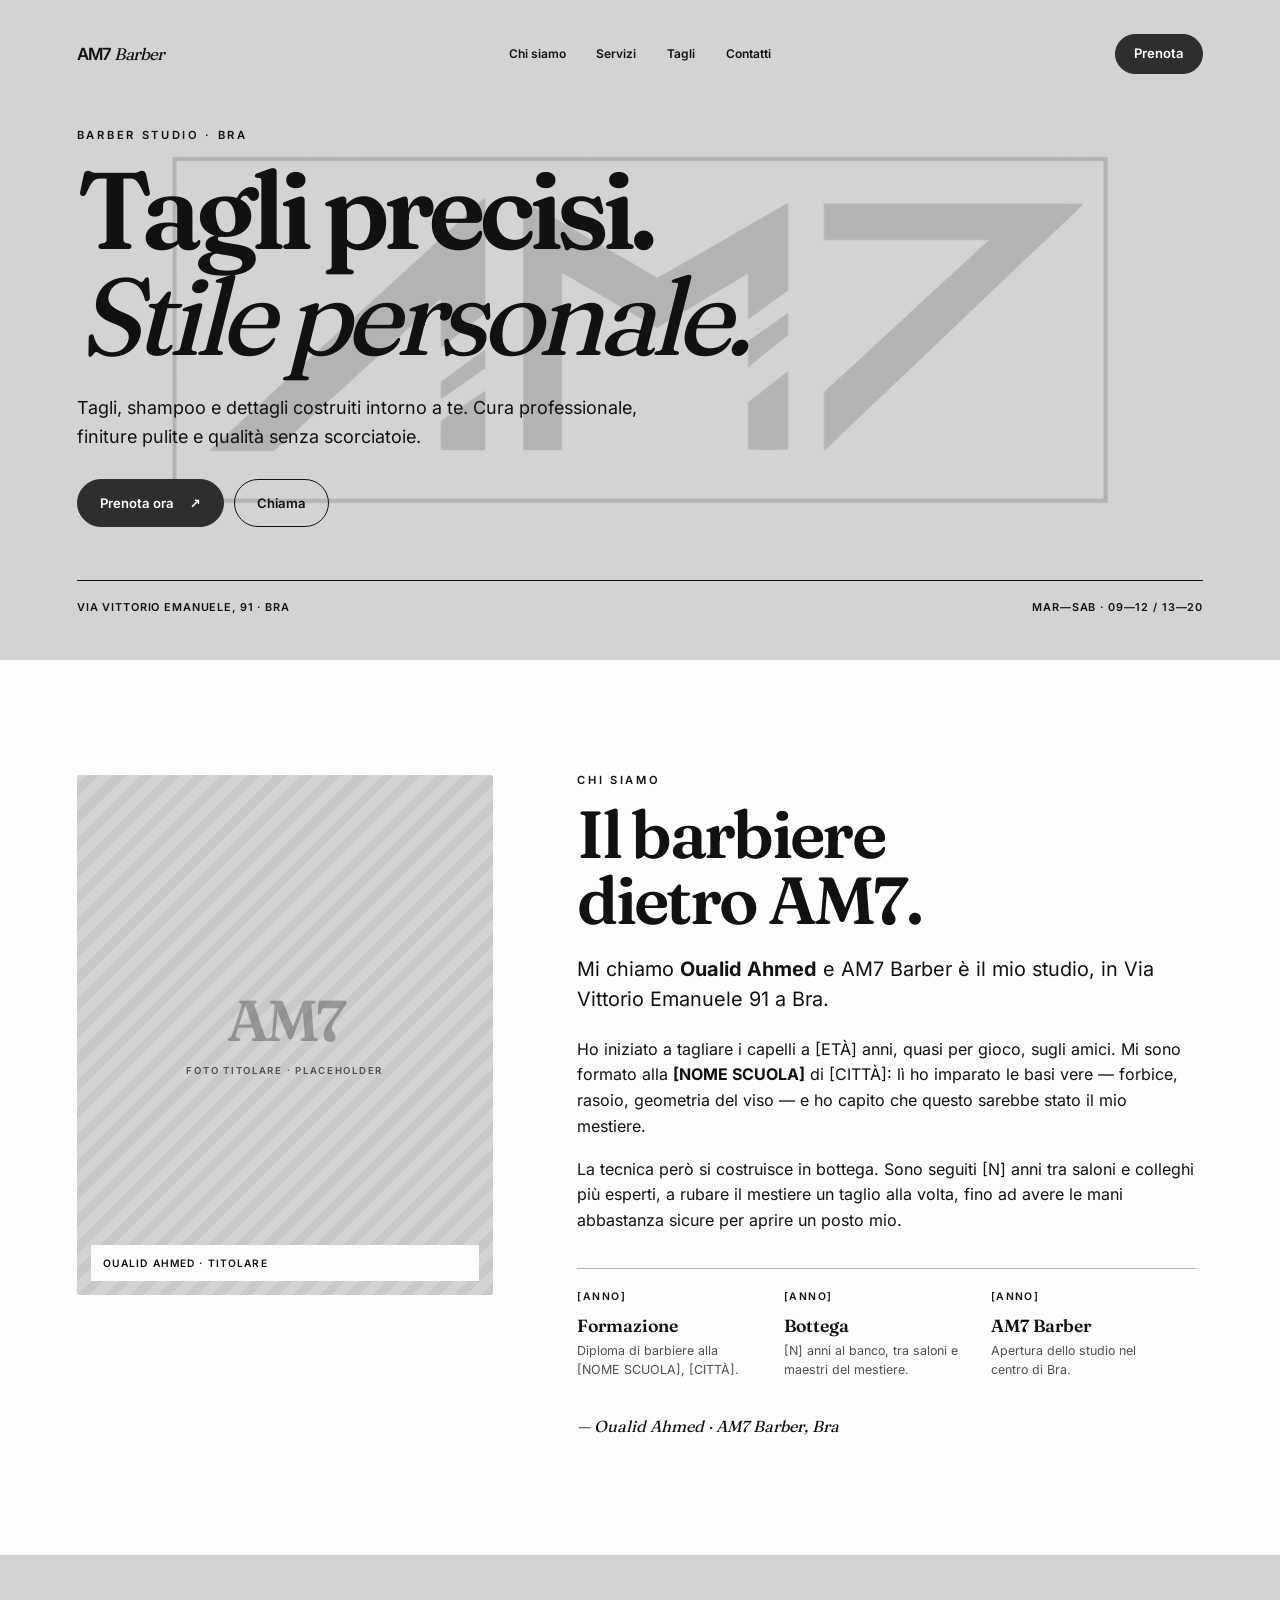
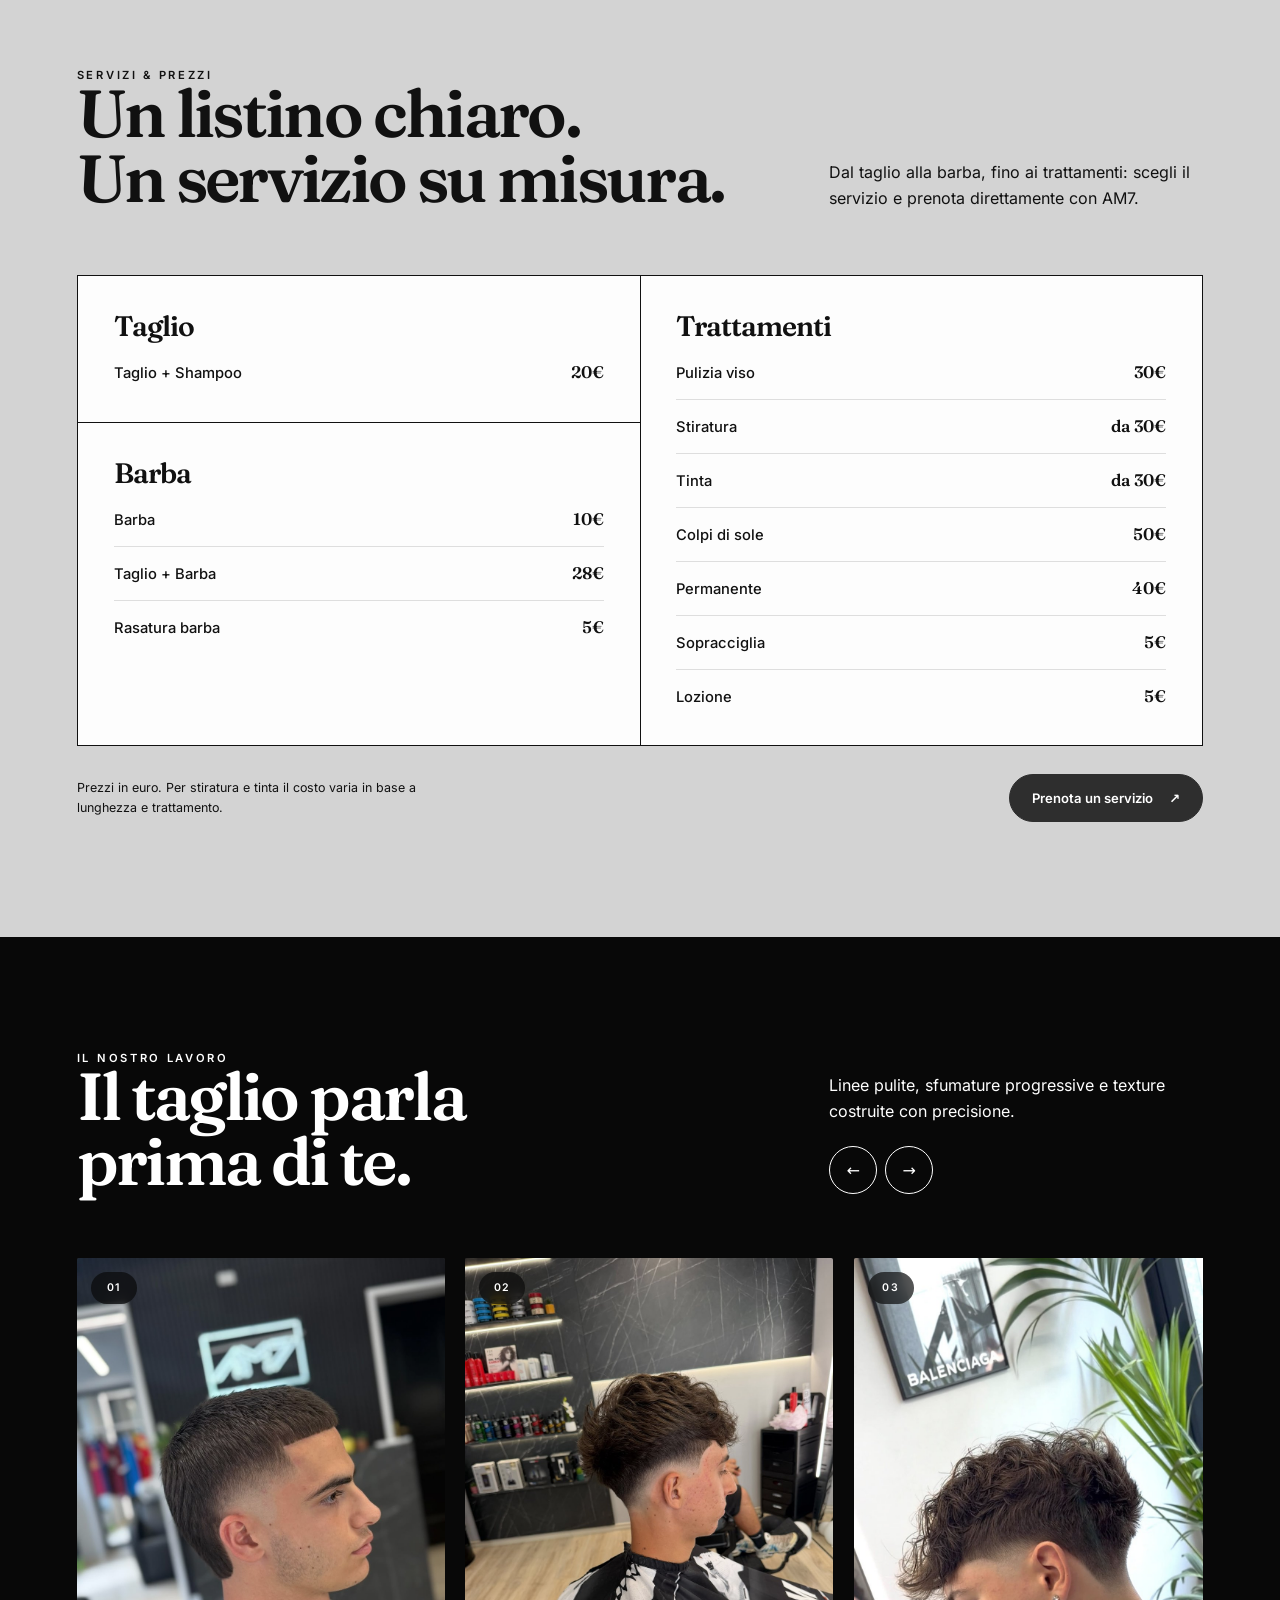
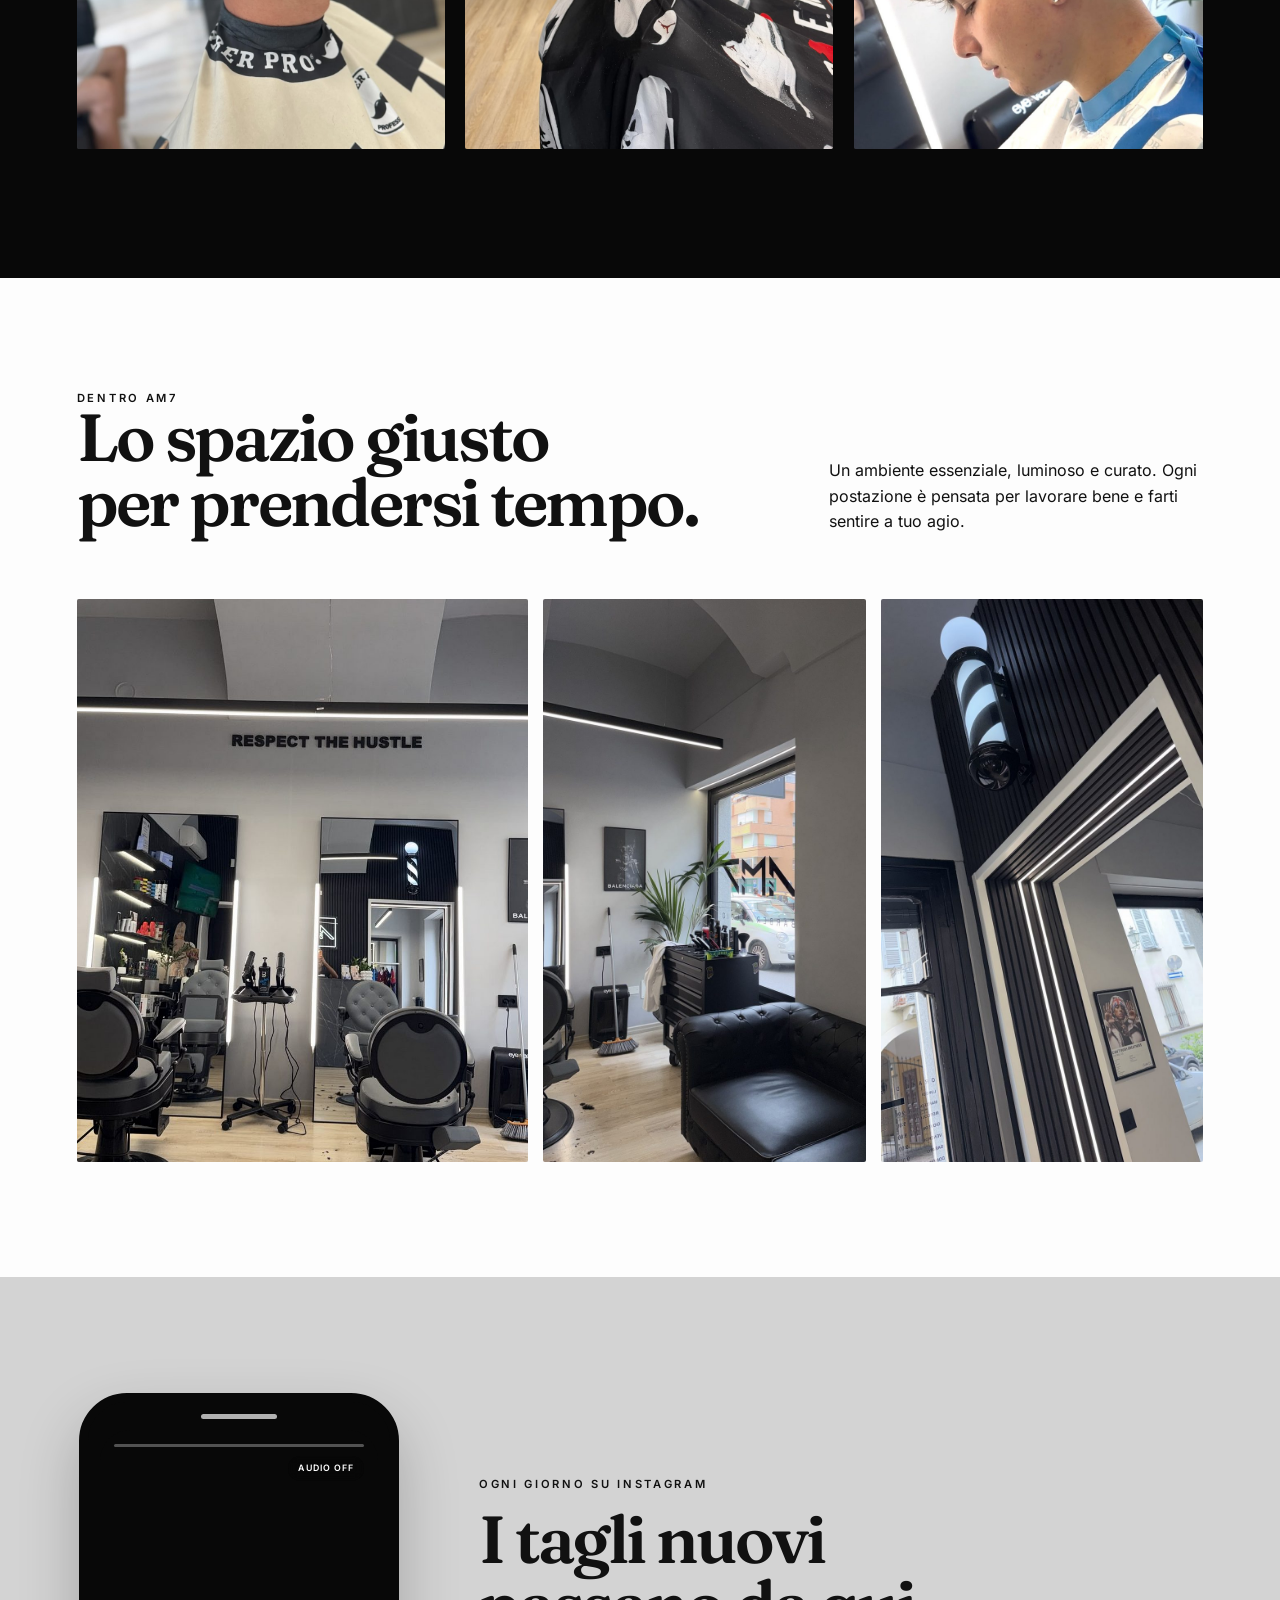
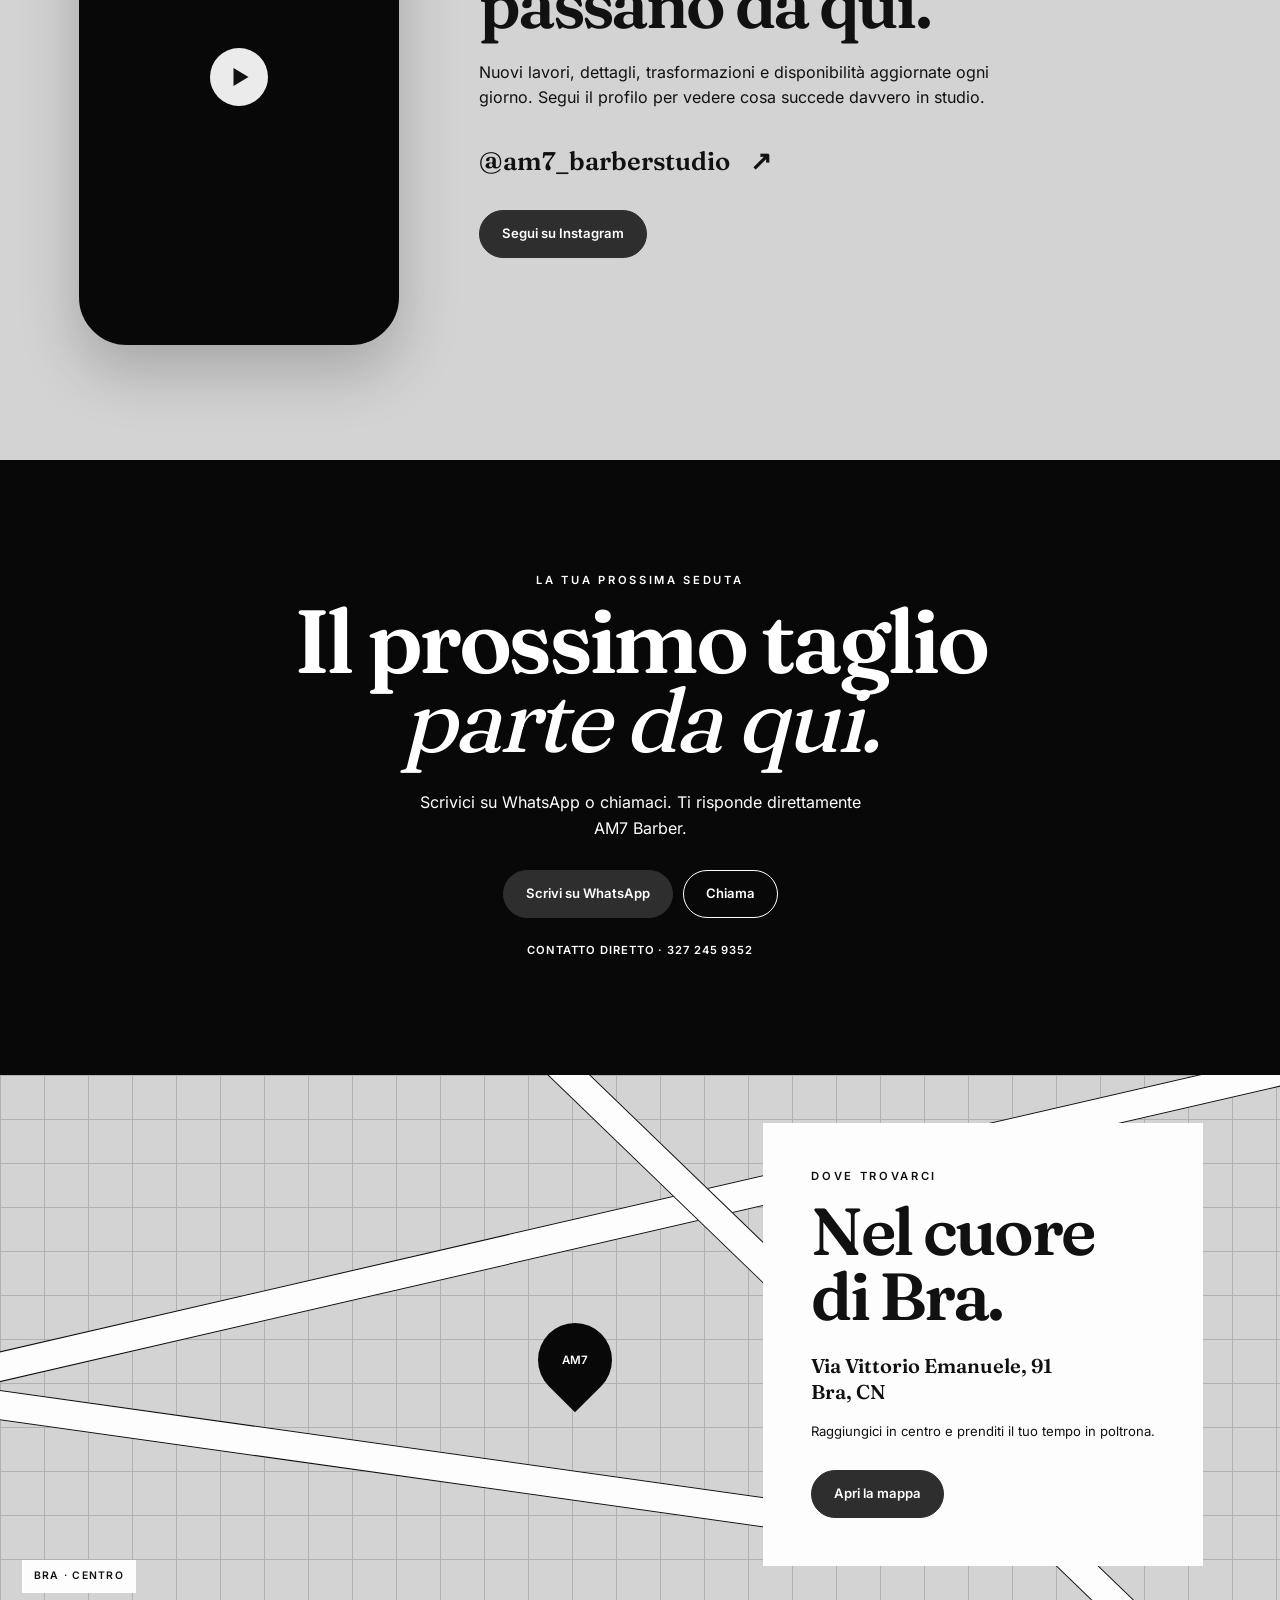
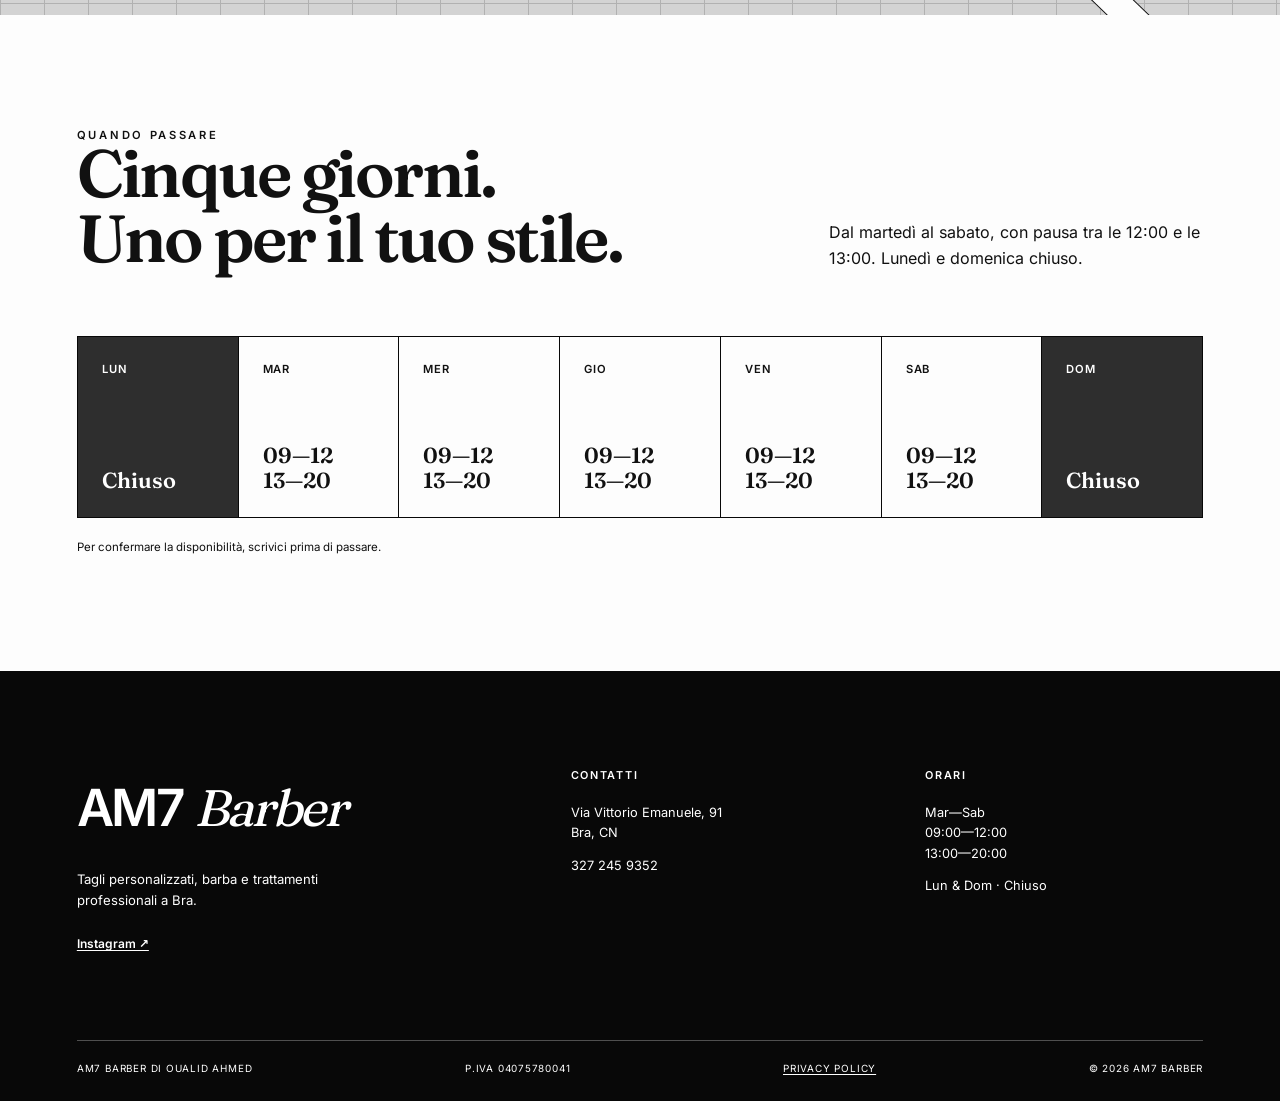
==== commit 8cc0624b: "Commit standard" ====
--- a/index.html
+++ b/index.html
@@ -6,10 +6,113 @@
   <meta name="description" content="AM7 Barber a Bra: tagli personalizzati, barba, shampoo e trattamenti professionali in Via Vittorio Emanuele 91.">
   <meta name="theme-color" content="#080808">
   <title>AM7 Barber · Barberia a Bra</title>
+
+  <!-- Indicizzazione e URL canonico -->
+  <meta name="robots" content="index, follow, max-image-preview:large">
+  <link rel="canonical" href="https://am7barberstudio.it/">
+
+  <!-- Open Graph -->
+  <meta property="og:type" content="website">
+  <meta property="og:locale" content="it_IT">
+  <meta property="og:site_name" content="AM7 Barber">
+  <meta property="og:title" content="AM7 Barber · Barberia a Bra">
+  <meta property="og:description" content="Tagli, barba, shampoo e trattamenti professionali a Bra, in Via Vittorio Emanuele 91. Prenota su WhatsApp o al 327 245 9352.">
+  <meta property="og:url" content="https://am7barberstudio.it/">
+  <meta property="og:image" content="https://am7barberstudio.it/assets/social-cover.jpg">
+  <meta property="og:image:width" content="1200">
+  <meta property="og:image:height" content="630">
+  <meta property="og:image:alt" content="Marchio AM7 Barber">
+
+  <!-- Twitter card -->
+  <meta name="twitter:card" content="summary_large_image">
+  <meta name="twitter:title" content="AM7 Barber · Barberia a Bra">
+  <meta name="twitter:description" content="Tagli, barba, shampoo e trattamenti professionali a Bra, in Via Vittorio Emanuele 91. Prenota su WhatsApp o al 327 245 9352.">
+  <meta name="twitter:image" content="https://am7barberstudio.it/assets/social-cover.jpg">
+  <meta name="twitter:image:alt" content="Marchio AM7 Barber">
+
+  <!-- Icone e manifest -->
+  <link rel="icon" href="favicon.ico" sizes="any">
+  <link rel="icon" type="image/png" href="assets/icons/favicon-48.png" sizes="48x48">
+  <link rel="icon" type="image/png" href="assets/icons/favicon-32.png" sizes="32x32">
+  <link rel="icon" type="image/png" href="assets/icons/favicon-16.png" sizes="16x16">
+  <link rel="apple-touch-icon" href="assets/icons/apple-touch-icon.png" sizes="180x180">
+  <link rel="manifest" href="manifest.json">
+
   <link rel="preload" href="assets/fonts/inter-latin.woff2" as="font" type="font/woff2" crossorigin>
   <link rel="preload" href="assets/fonts/fraunces-latin.woff2" as="font" type="font/woff2" crossorigin>
   <link rel="stylesheet" href="styles.css">
   <script src="script.js" defer></script>
+
+  <script type="application/ld+json">
+  {
+    "@context": "https://schema.org",
+    "@graph": [
+      {
+        "@type": "WebSite",
+        "@id": "https://am7barberstudio.it/#website",
+        "url": "https://am7barberstudio.it/",
+        "name": "AM7 Barber",
+        "inLanguage": "it-IT",
+        "publisher": { "@id": "https://am7barberstudio.it/#business" }
+      },
+      {
+        "@type": "HairSalon",
+        "@id": "https://am7barberstudio.it/#business",
+        "name": "AM7 Barber",
+        "legalName": "AM7 BARBER DI OUALID AHMED",
+        "vatID": "04075780041",
+        "url": "https://am7barberstudio.it/",
+        "description": "Barberia a Bra: tagli personalizzati, barba, shampoo e trattamenti professionali in Via Vittorio Emanuele 91.",
+        "image": "https://am7barberstudio.it/assets/12-gallery-1787773040120-gallery1.jpg",
+        "logo": "https://am7barberstudio.it/assets/icons/icon-512.png",
+        "telephone": "+39 327 245 9352",
+        "founder": { "@type": "Person", "name": "Oualid Ahmed" },
+        "address": {
+          "@type": "PostalAddress",
+          "streetAddress": "Via Vittorio Emanuele, 91",
+          "addressLocality": "Bra",
+          "addressRegion": "CN",
+          "postalCode": "12042",
+          "addressCountry": "IT"
+        },
+        "areaServed": { "@type": "City", "name": "Bra" },
+        "hasMap": "https://maps.app.goo.gl/hkakDoScmhcbtXvq9",
+        "sameAs": ["https://www.instagram.com/am7_barberstudio/"],
+        "openingHoursSpecification": [
+          {
+            "@type": "OpeningHoursSpecification",
+            "dayOfWeek": ["Tuesday", "Wednesday", "Thursday", "Friday", "Saturday"],
+            "opens": "09:00",
+            "closes": "12:00"
+          },
+          {
+            "@type": "OpeningHoursSpecification",
+            "dayOfWeek": ["Tuesday", "Wednesday", "Thursday", "Friday", "Saturday"],
+            "opens": "13:00",
+            "closes": "20:00"
+          }
+        ],
+        "hasOfferCatalog": {
+          "@type": "OfferCatalog",
+          "name": "Servizi AM7 Barber",
+          "itemListElement": [
+            { "@type": "Offer", "itemOffered": { "@type": "Service", "name": "Taglio + Shampoo" }, "price": "20", "priceCurrency": "EUR" },
+            { "@type": "Offer", "itemOffered": { "@type": "Service", "name": "Barba" }, "price": "10", "priceCurrency": "EUR" },
+            { "@type": "Offer", "itemOffered": { "@type": "Service", "name": "Taglio + Barba" }, "price": "28", "priceCurrency": "EUR" },
+            { "@type": "Offer", "itemOffered": { "@type": "Service", "name": "Rasatura barba" }, "price": "5", "priceCurrency": "EUR" },
+            { "@type": "Offer", "itemOffered": { "@type": "Service", "name": "Pulizia viso" }, "price": "30", "priceCurrency": "EUR" },
+            { "@type": "Offer", "itemOffered": { "@type": "Service", "name": "Stiratura" }, "priceSpecification": { "@type": "PriceSpecification", "minPrice": "30", "priceCurrency": "EUR" } },
+            { "@type": "Offer", "itemOffered": { "@type": "Service", "name": "Tinta" }, "priceSpecification": { "@type": "PriceSpecification", "minPrice": "30", "priceCurrency": "EUR" } },
+            { "@type": "Offer", "itemOffered": { "@type": "Service", "name": "Colpi di sole" }, "price": "50", "priceCurrency": "EUR" },
+            { "@type": "Offer", "itemOffered": { "@type": "Service", "name": "Permanente" }, "price": "40", "priceCurrency": "EUR" },
+            { "@type": "Offer", "itemOffered": { "@type": "Service", "name": "Sopracciglia" }, "price": "5", "priceCurrency": "EUR" },
+            { "@type": "Offer", "itemOffered": { "@type": "Service", "name": "Lozione" }, "price": "5", "priceCurrency": "EUR" }
+          ]
+        }
+      }
+    ]
+  }
+  </script>
 </head>
 <body>
   <a class="skip-link" href="#main-content">Vai al contenuto</a>
@@ -320,6 +423,7 @@
     <div class="fh-ft-cl__legal">
       <span>AM7 BARBER DI OUALID AHMED</span>
       <span>P.IVA 04075780041</span>
+      <a href="legal/privacy.html">Privacy Policy</a>
       <span>© <span data-year>2026</span> AM7 BARBER</span>
     </div>
   </footer>
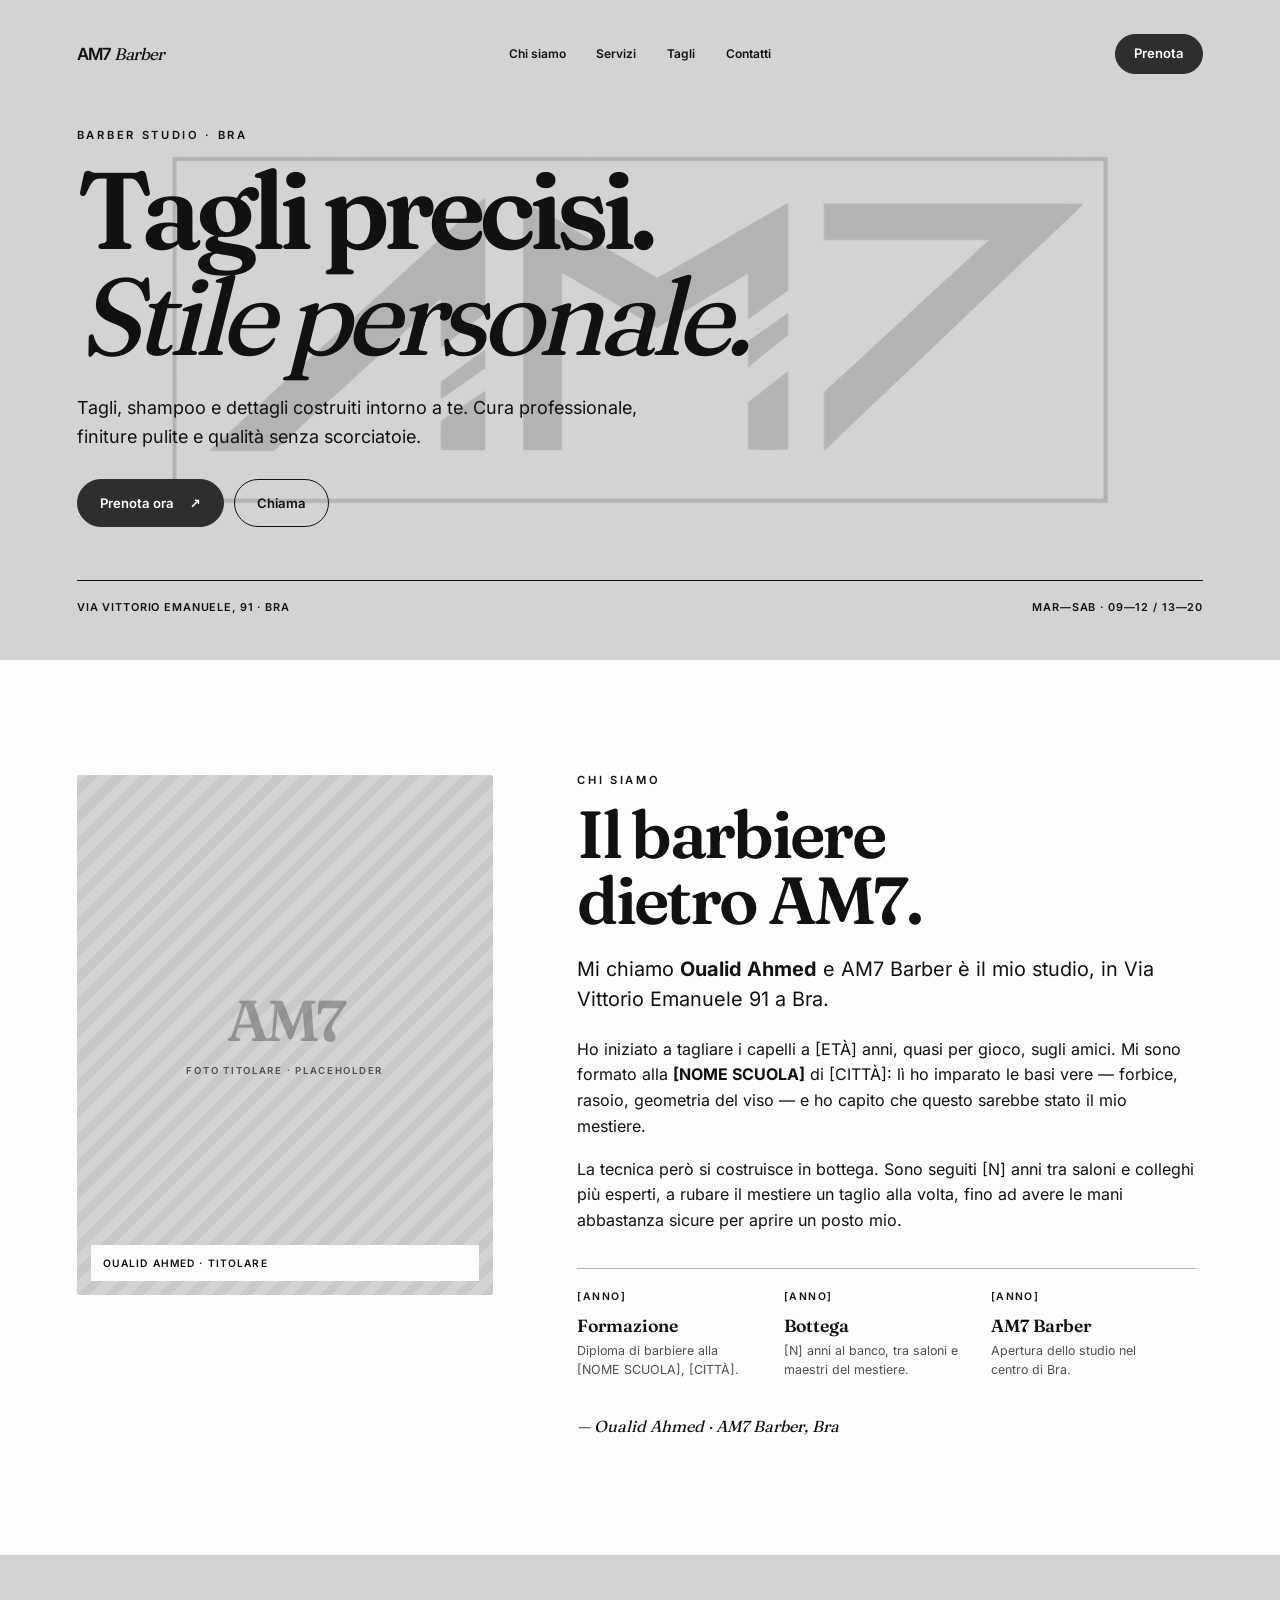
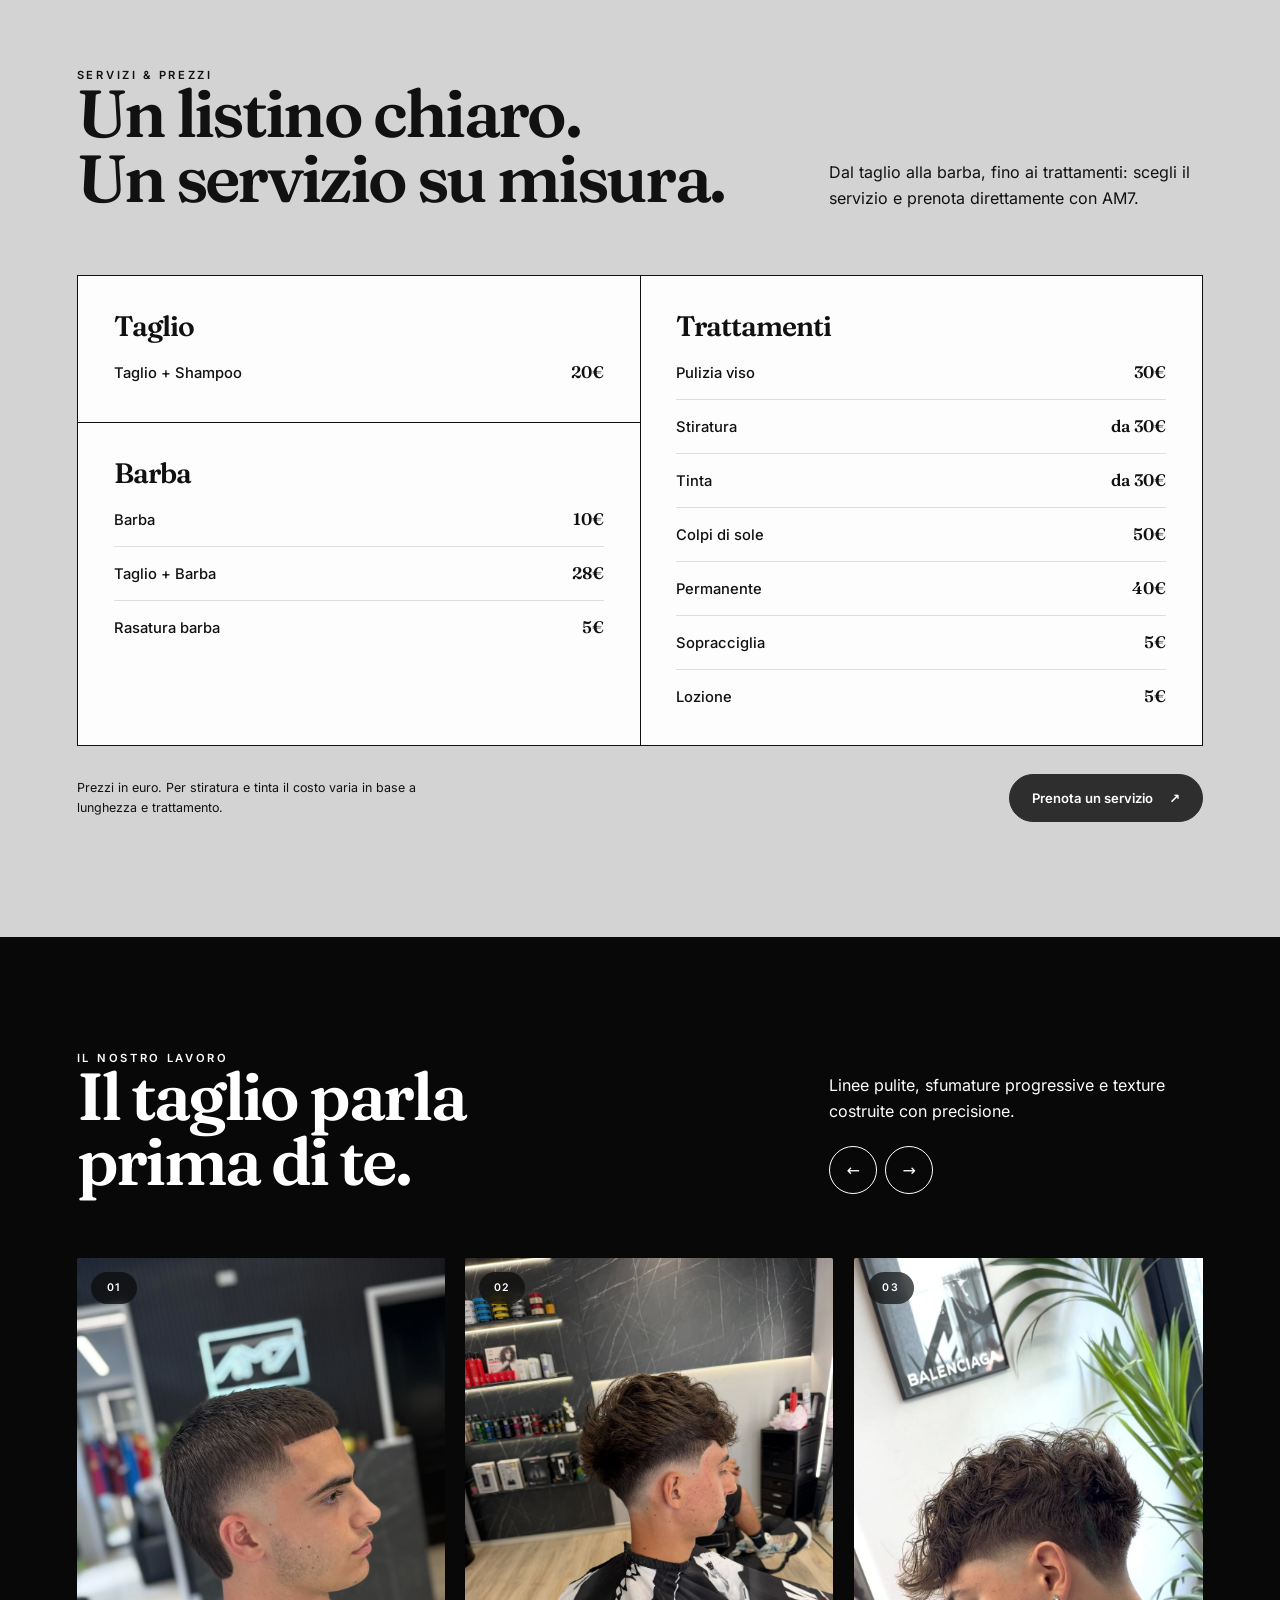
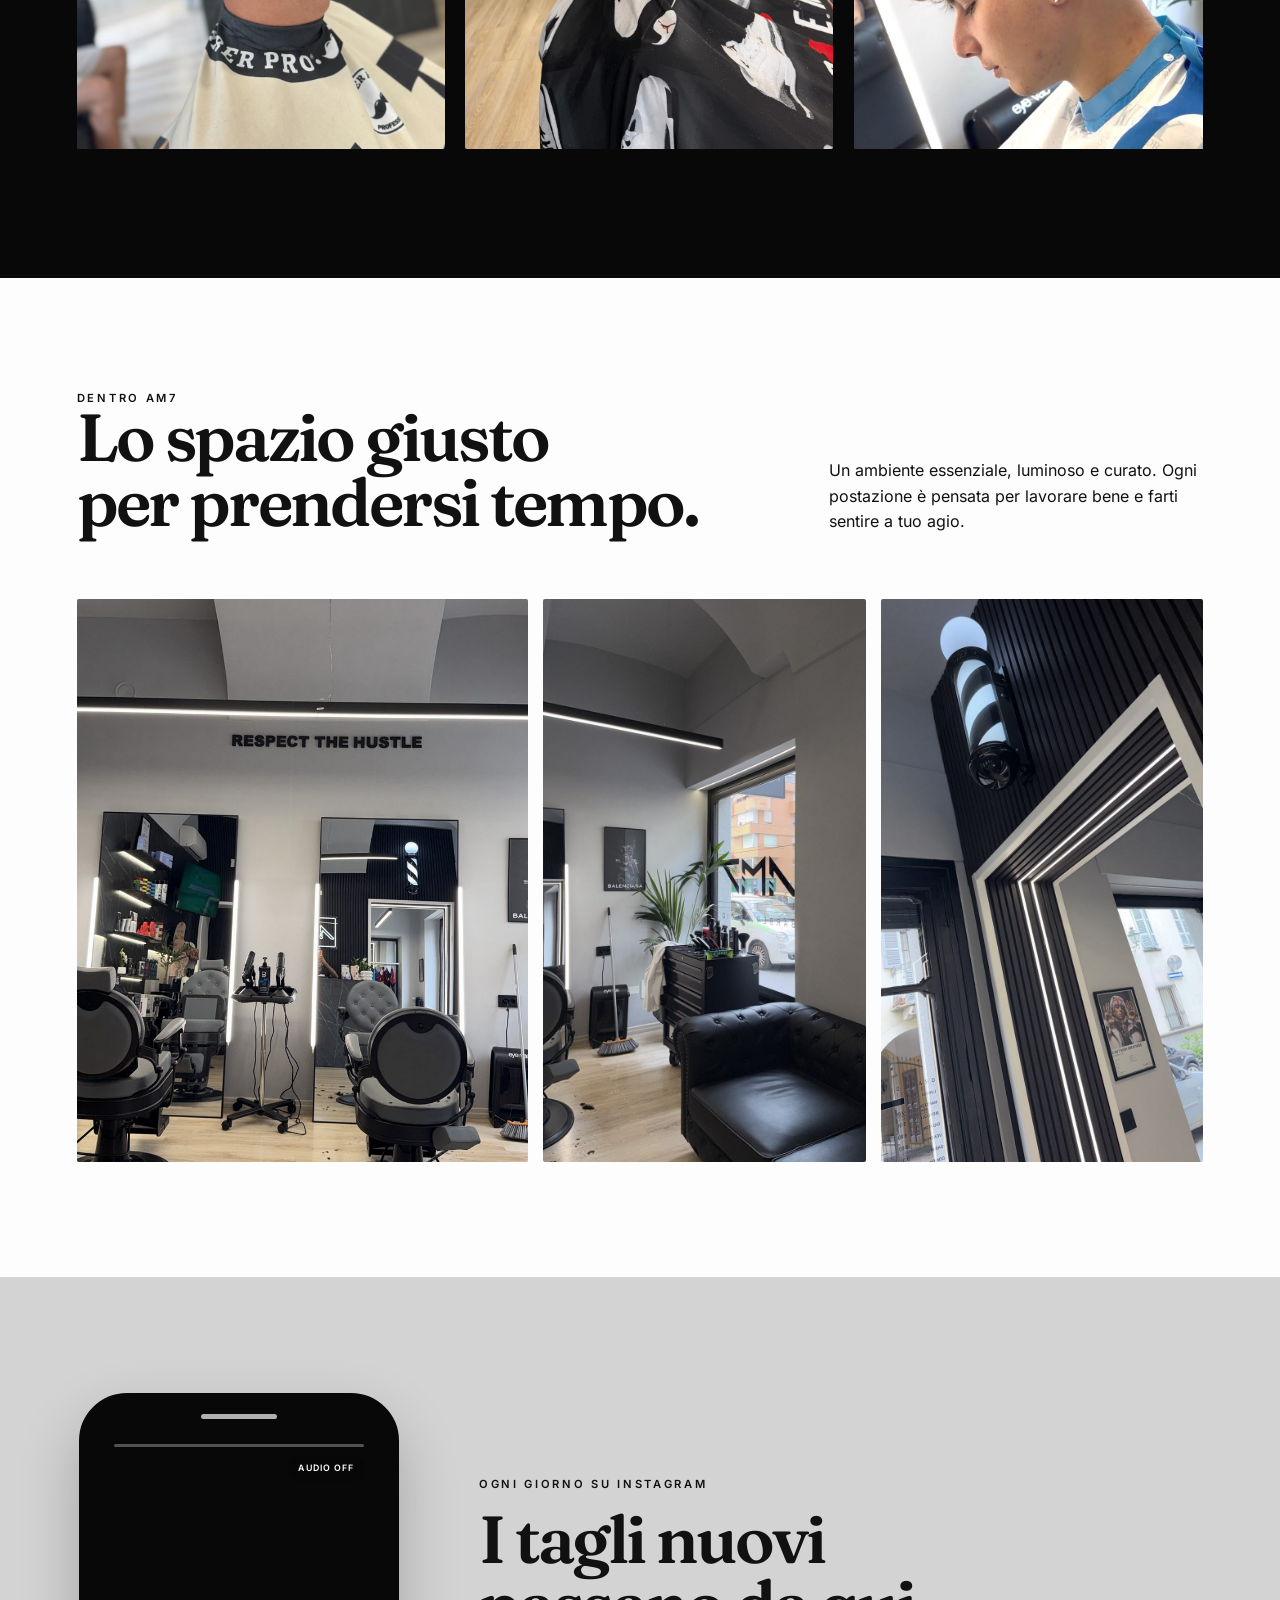
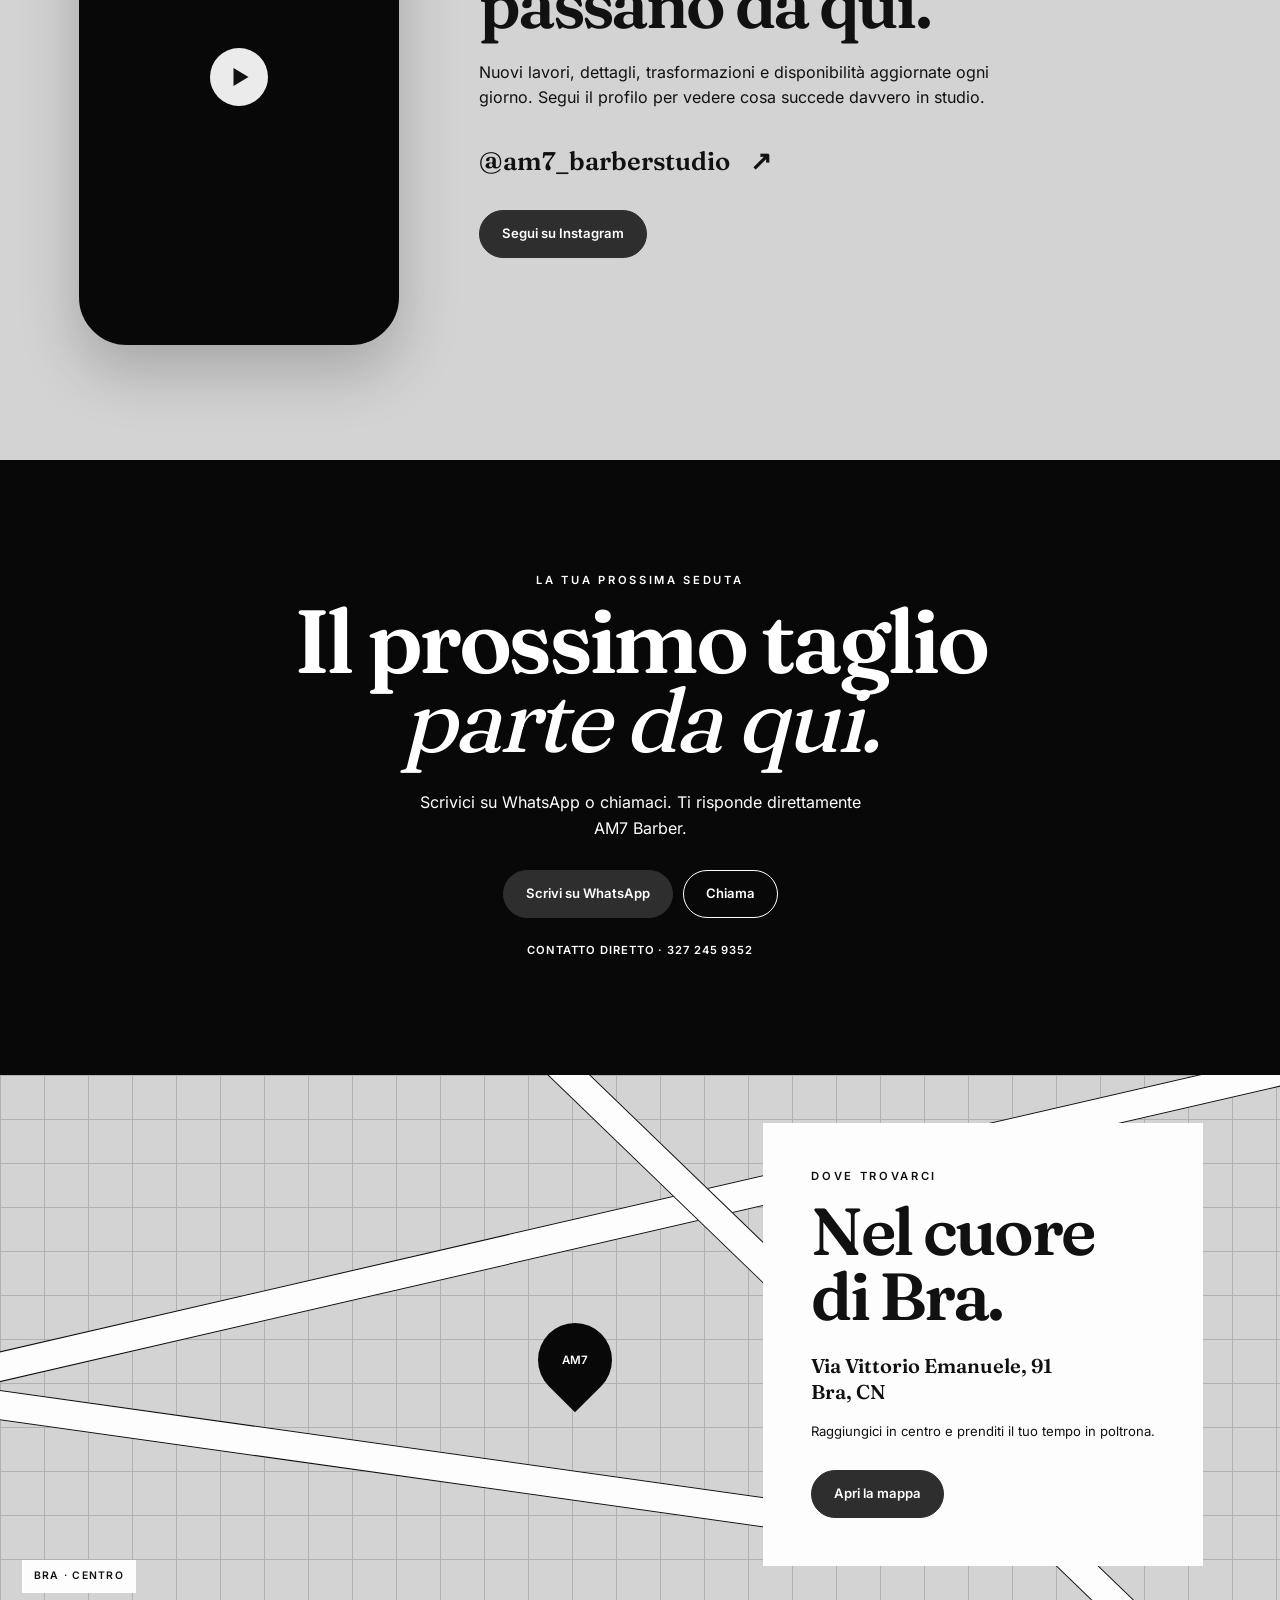
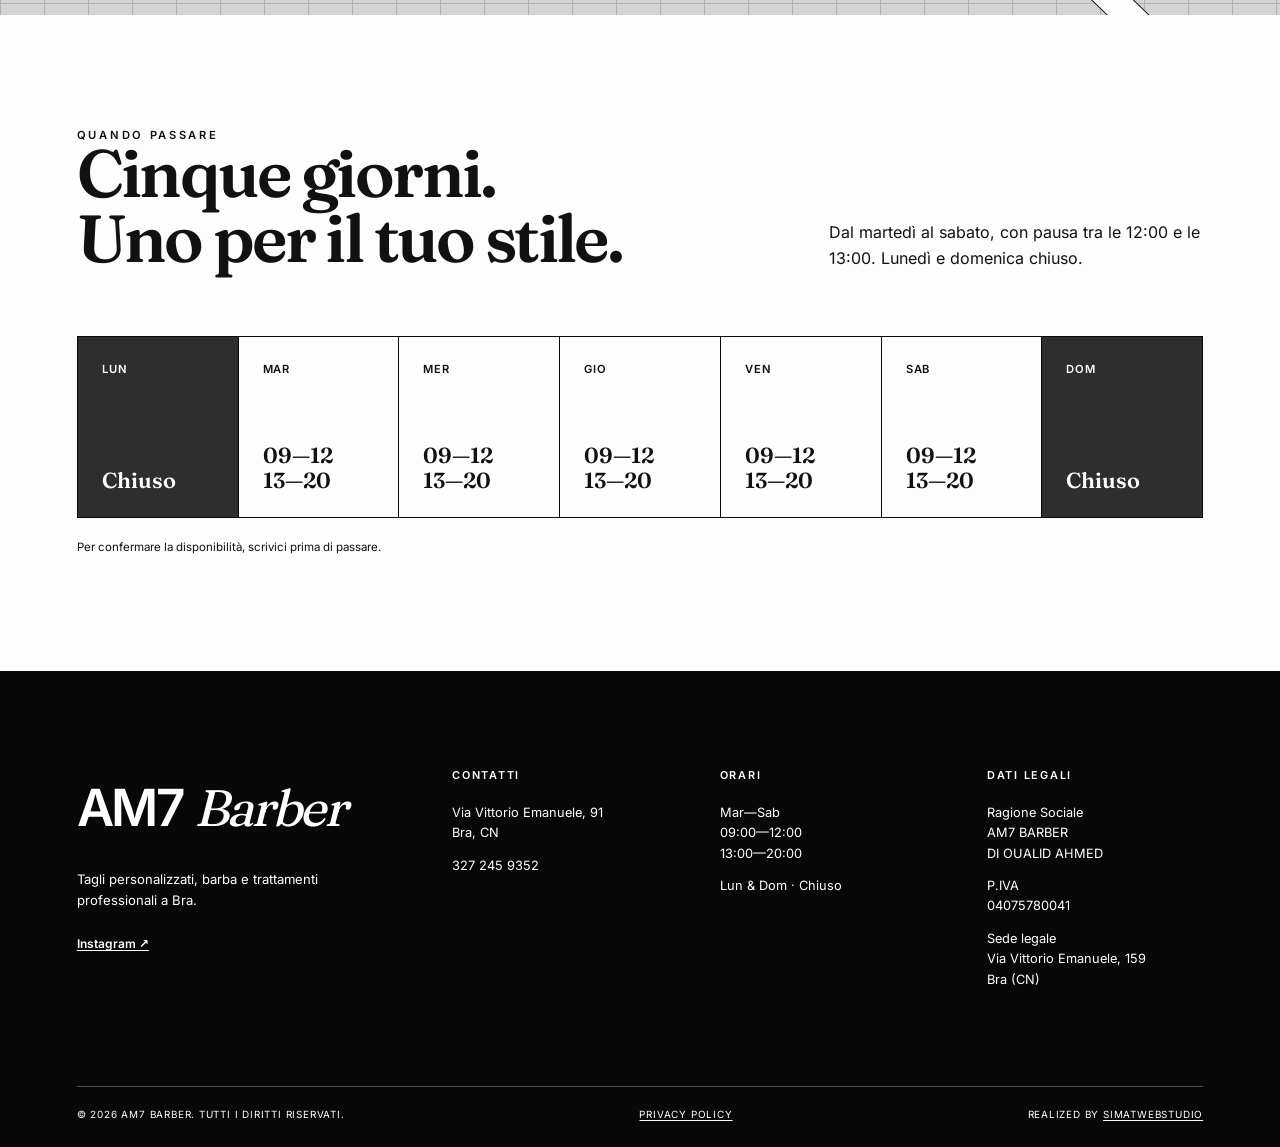
==== commit 102bc94e: "Commit privacy" ====
--- a/index.html
+++ b/index.html
@@ -419,12 +419,17 @@
         <p>Mar—Sab<br>09:00—12:00<br>13:00—20:00</p>
         <p>Lun &amp; Dom · Chiuso</p>
       </div>
+      <div class="fh-ft-cl__col">
+        <h3>Dati legali</h3>
+        <p>Ragione Sociale<br>AM7 BARBER<br>DI OUALID AHMED</p>
+        <p>P.IVA<br>04075780041</p>
+        <p>Sede legale<br>Via Vittorio Emanuele, 159<br>Bra (CN)</p>
+      </div>
     </div>
     <div class="fh-ft-cl__legal">
-      <span>AM7 BARBER DI OUALID AHMED</span>
-      <span>P.IVA 04075780041</span>
+      <span>© <span data-year>2026</span> AM7 BARBER. Tutti i diritti riservati.</span>
       <a href="legal/privacy.html">Privacy Policy</a>
-      <span>© <span data-year>2026</span> AM7 BARBER</span>
+      <span>realized by <a href="https://www.instagram.com/simatwebstudio" target="_blank" rel="noopener noreferrer">Simatwebstudio</a></span>
     </div>
   </footer>
 </body>
--- a/styles.css
+++ b/styles.css
@@ -1138,8 +1138,8 @@
 
 .fh-ft-cl__grid {
   display: grid;
-  grid-template-columns: 1.5fr 1fr 1fr;
-  gap: clamp(34px, 6vw, 96px);
+  grid-template-columns: 1.5fr 1fr 1fr 1fr;
+  gap: clamp(34px, 4vw, 72px);
   padding-bottom: clamp(48px, 7vw, 84px);
 }
 
@@ -1229,6 +1229,13 @@
   }
 }
 
+/* Footer a 4 colonne: sotto i 1000px passa a 2x2 prima di impilarsi */
+@media (max-width: 1000px) {
+  .fh-ft-cl__grid {
+    grid-template-columns: 1fr 1fr;
+  }
+}
+
 @media (max-width: 760px) {
   :root {
     --section-space: clamp(64px, 15vw, 88px);
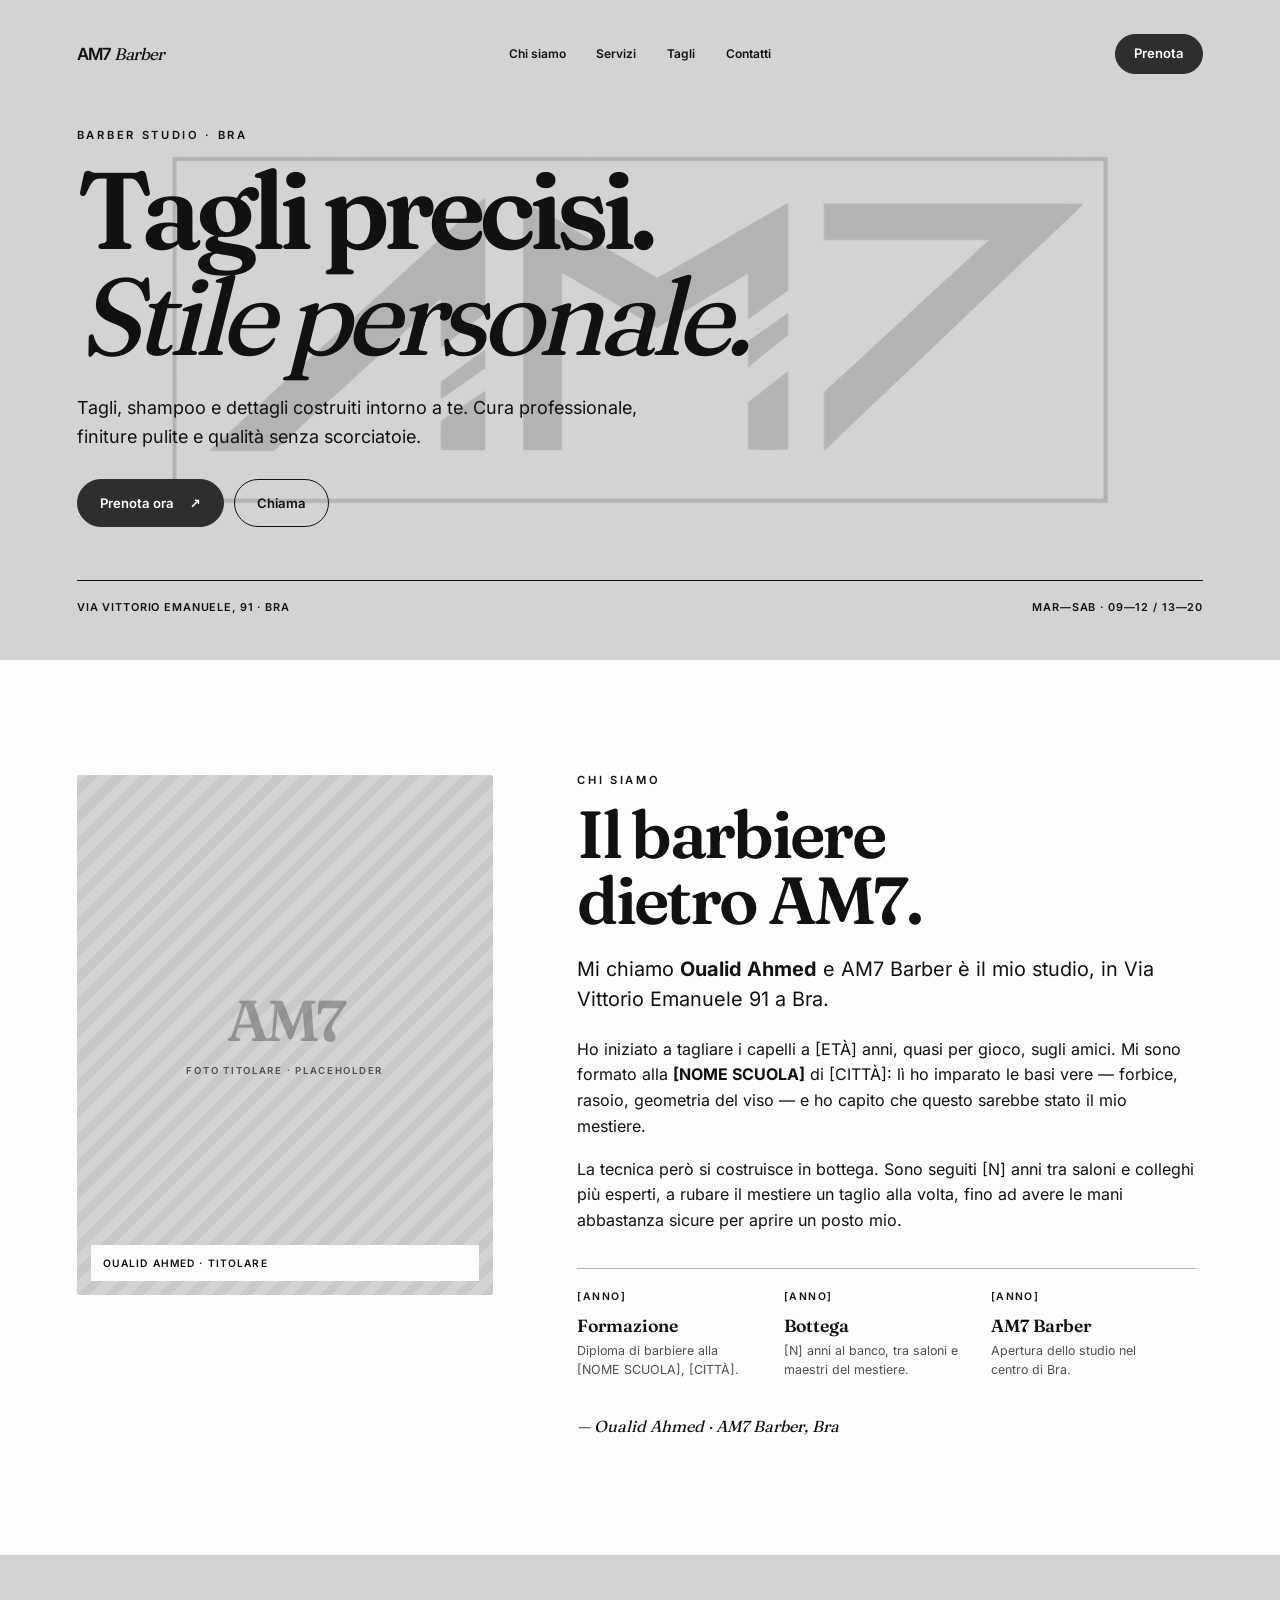
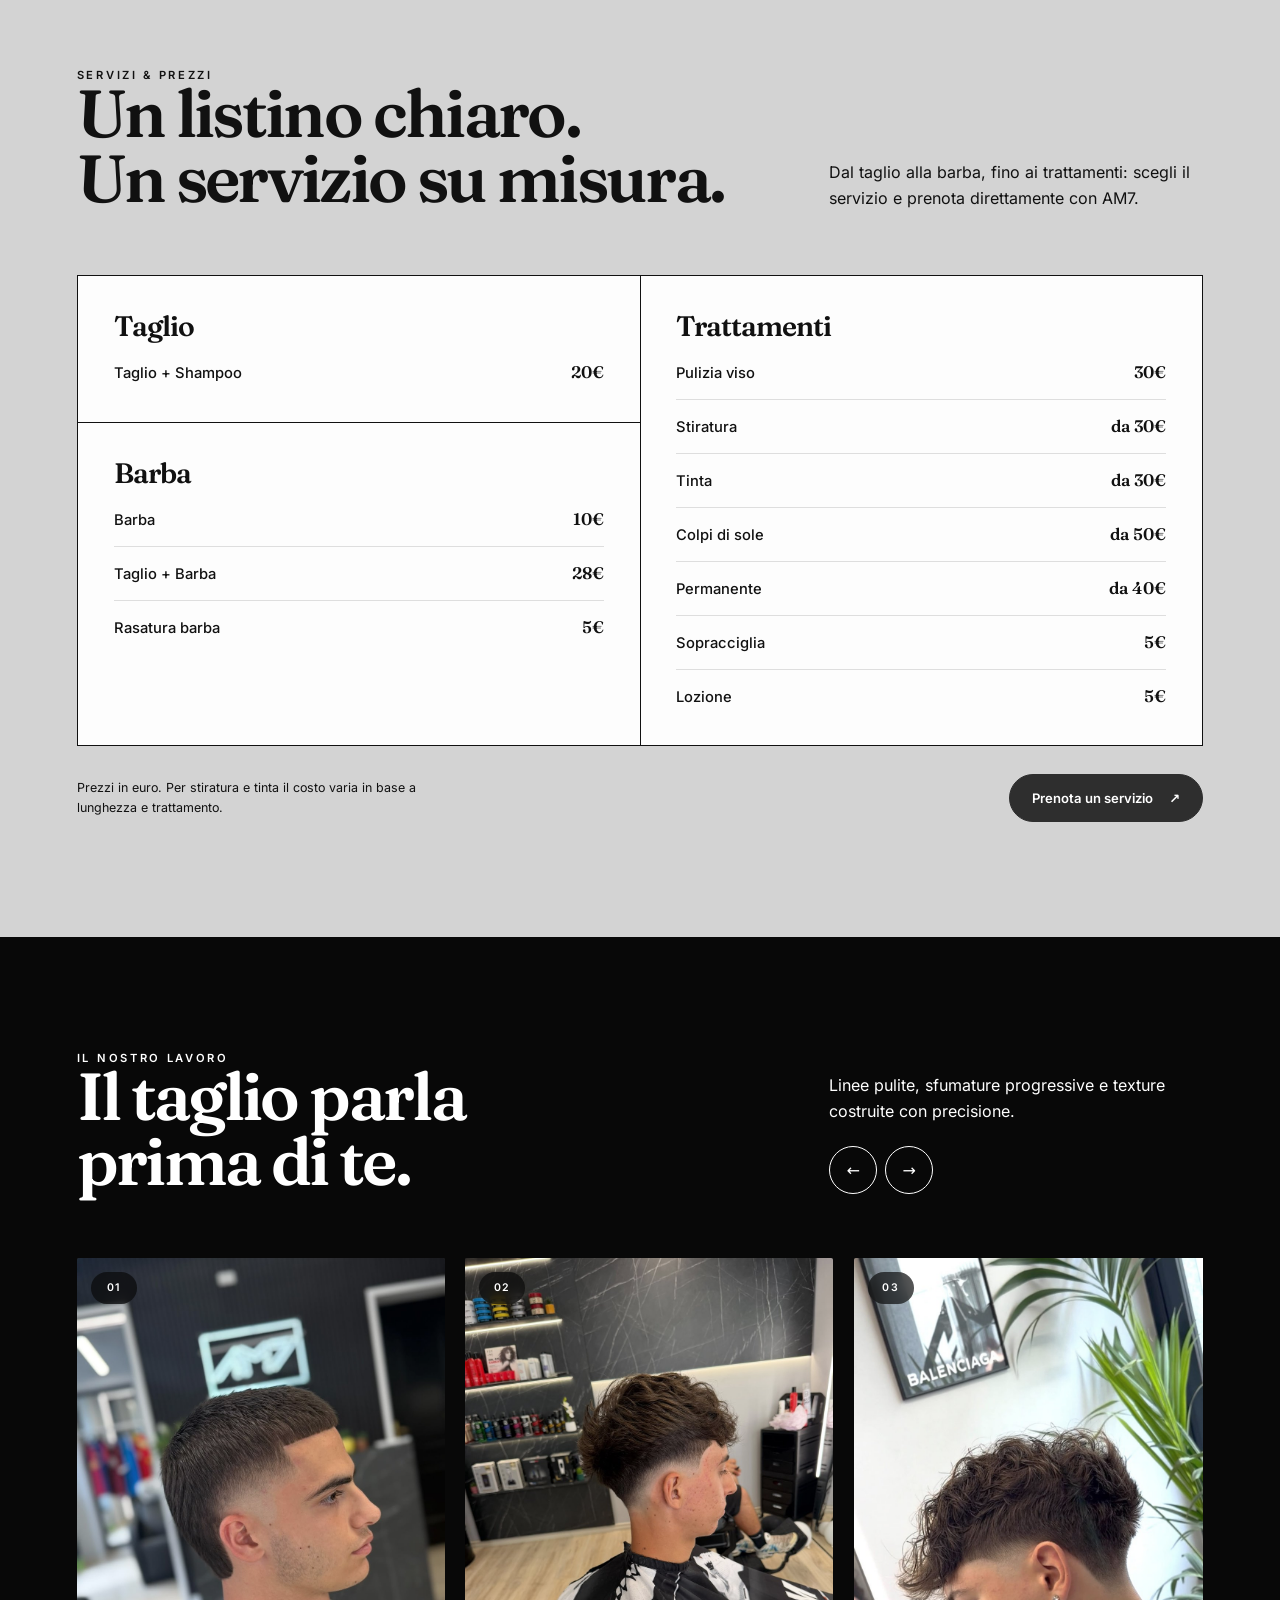
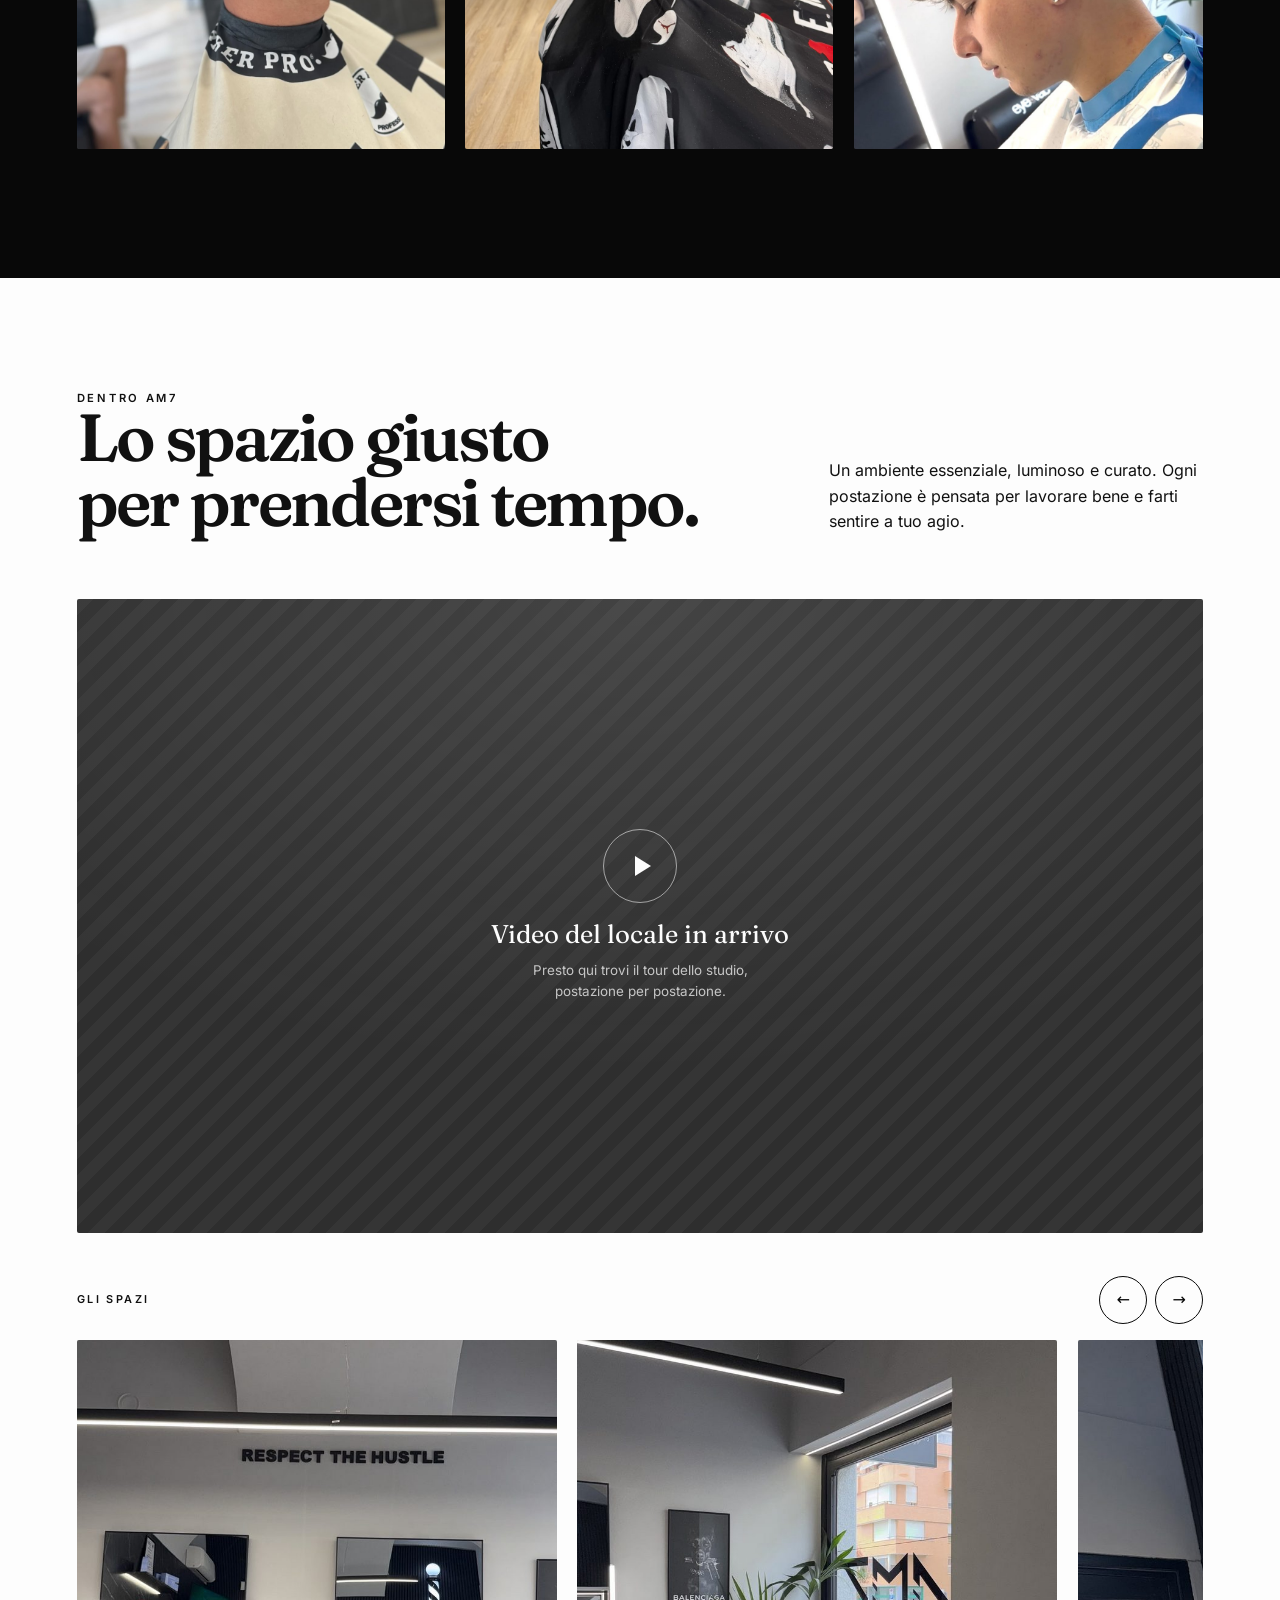
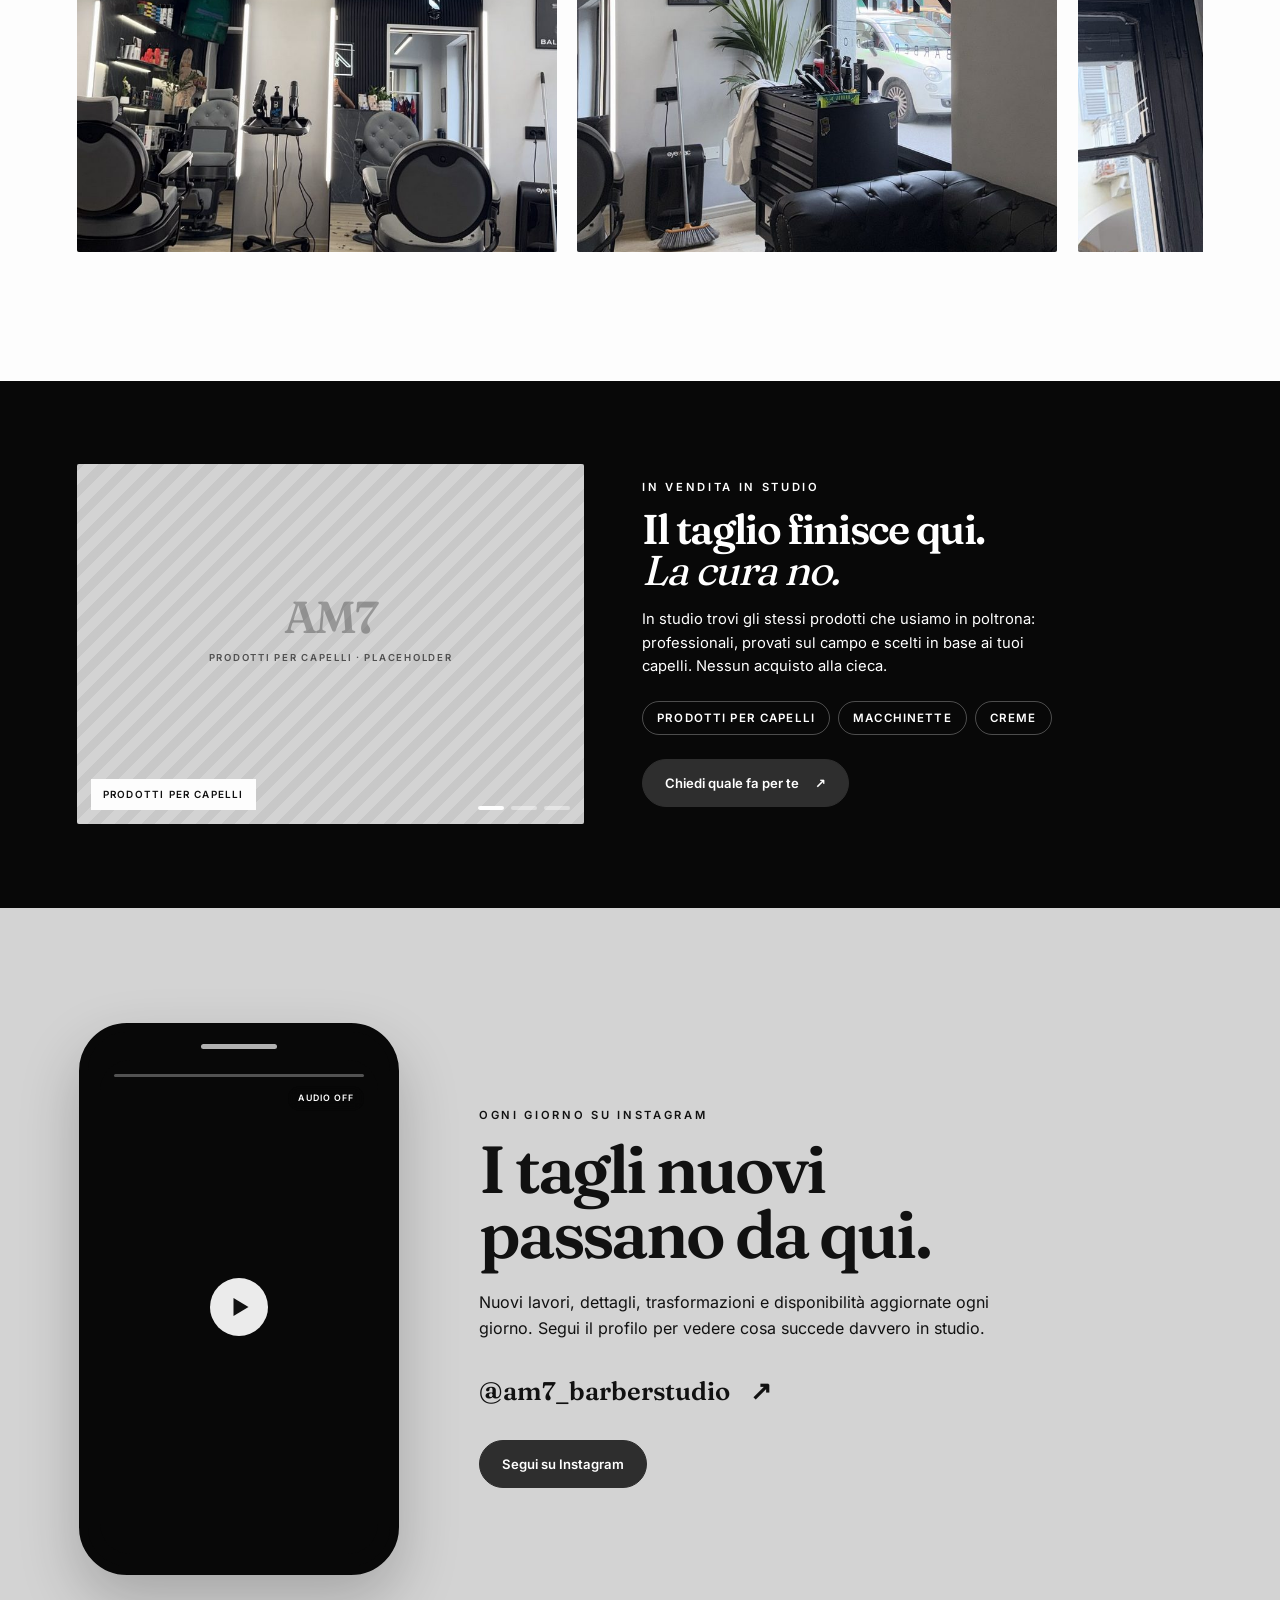
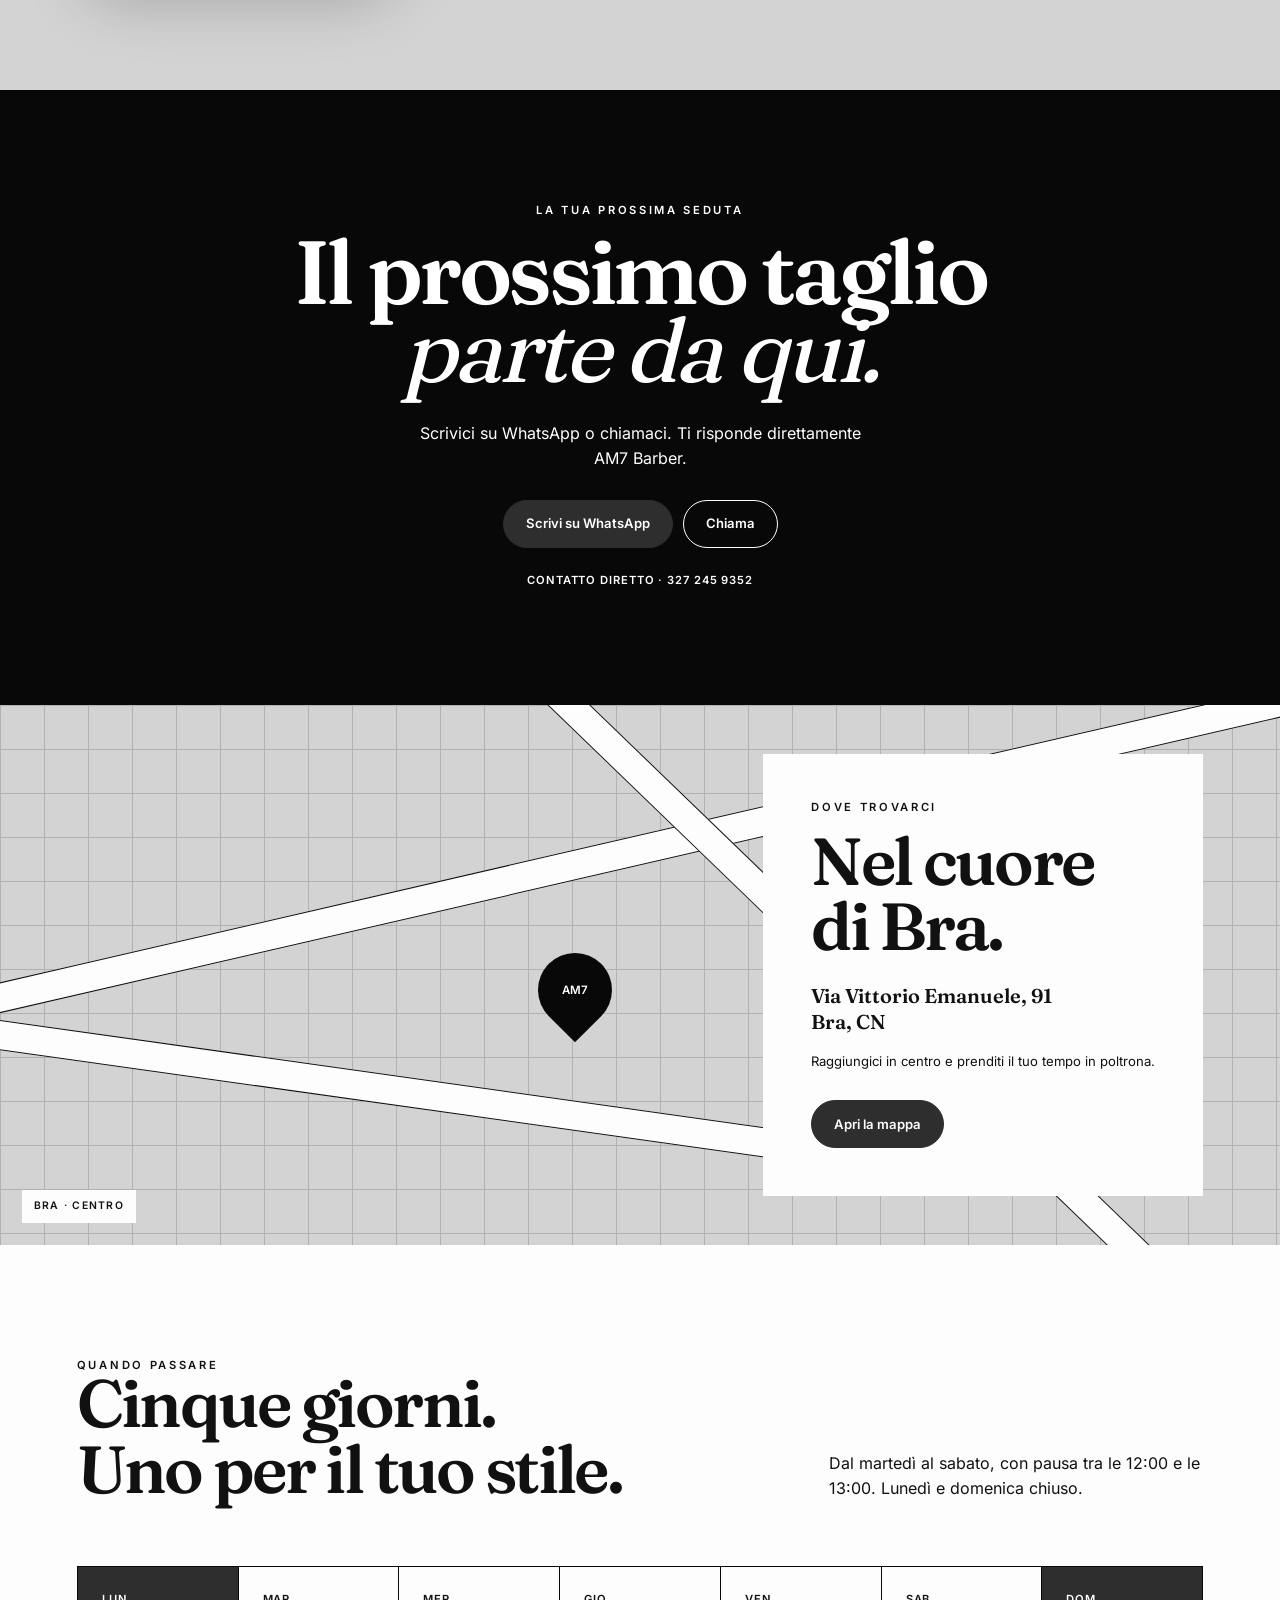
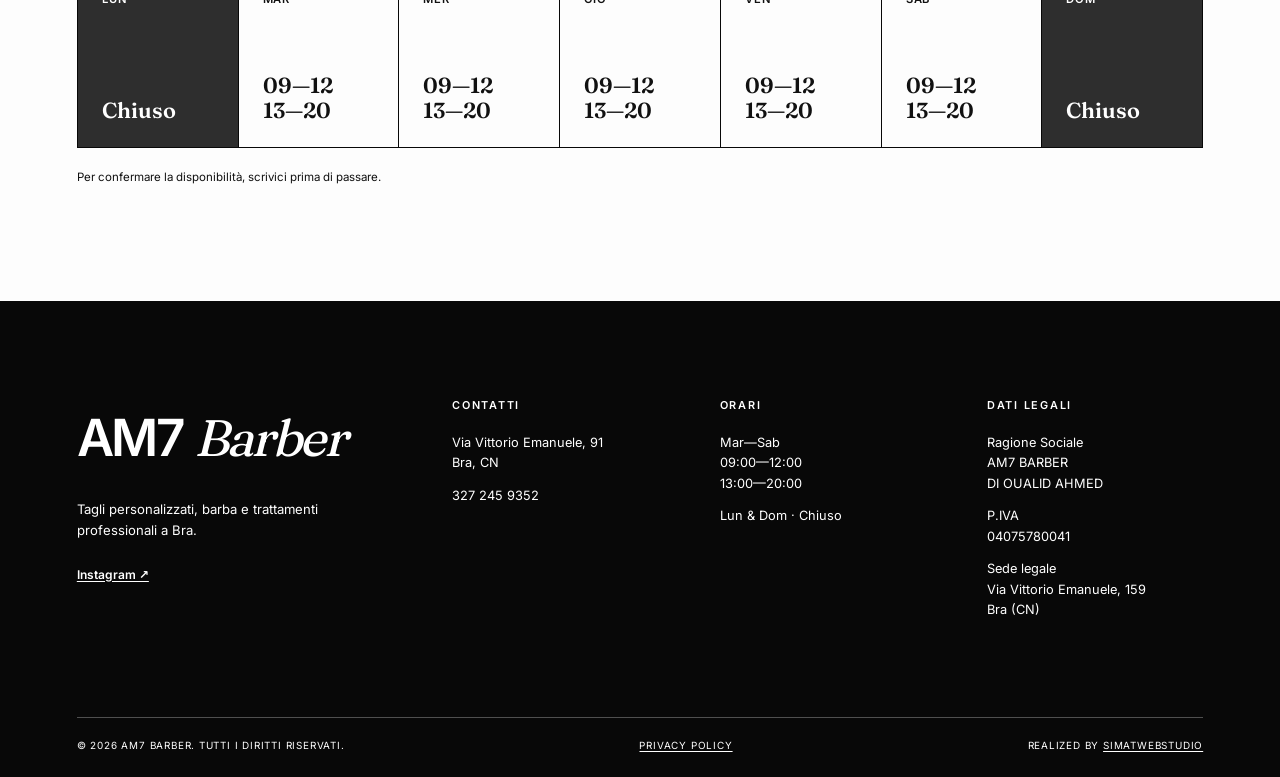
==== commit 122f2df5: "Nuove sezioni" ====
--- a/index.html
+++ b/index.html
@@ -230,8 +230,8 @@
             <div class="price-row"><dt>Pulizia viso</dt><dd>30€</dd></div>
             <div class="price-row"><dt>Stiratura</dt><dd>da 30€</dd></div>
             <div class="price-row"><dt>Tinta</dt><dd>da 30€</dd></div>
-            <div class="price-row"><dt>Colpi di sole</dt><dd>50€</dd></div>
-            <div class="price-row"><dt>Permanente</dt><dd>40€</dd></div>
+            <div class="price-row"><dt>Colpi di sole</dt><dd>da 50€</dd></div>
+            <div class="price-row"><dt>Permanente</dt><dd>da 40€</dd></div>
             <div class="price-row"><dt>Sopracciglia</dt><dd>5€</dd></div>
             <div class="price-row"><dt>Lozione</dt><dd>5€</dd></div>
           </dl>
@@ -298,16 +298,96 @@
         <p>Un ambiente essenziale, luminoso e curato. Ogni postazione è pensata per lavorare bene e farti sentire a tuo agio.</p>
       </header>
 
-      <div class="shop__gallery">
-        <figure class="shop__main media-frame">
-          <img src="assets/12-gallery-1787773040120-gallery1.jpg" width="788" height="1400" alt="Postazioni e poltrone all'interno di AM7 Barber" loading="lazy" decoding="async">
-        </figure>
-        <figure class="shop__side media-frame">
-          <img src="assets/13-gallery-1787773043901-gallery2.jpg" width="788" height="1400" alt="Zona attesa e vetrina di AM7 Barber" loading="lazy" decoding="async">
-        </figure>
-        <figure class="shop__side media-frame">
-          <img src="assets/14-gallery-1787773047858-gallery3.jpg" width="788" height="1400" alt="Specchio illuminato e dettaglio degli arredi di AM7 Barber" loading="lazy" decoding="async">
-        </figure>
+      <!-- Video di presentazione del locale.
+           PLACEHOLDER in attesa del file definitivo: sostituire il blocco
+           .shop__video-placeholder con
+           <video class="shop__video-media" src="assets/VideoLocale.mp4" poster="..."
+                  controls playsinline preload="metadata"></video> -->
+      <div class="shop__video media-frame">
+        <div class="shop__video-placeholder">
+          <span class="shop__video-icon" aria-hidden="true"></span>
+          <p class="shop__video-title">Video del locale in arrivo</p>
+          <p class="shop__video-note">Presto qui trovi il tour dello studio, postazione per postazione.</p>
+        </div>
+      </div>
+
+      <div class="shop__slider" data-carousel>
+        <div class="shop__slider-head">
+          <p class="shop__slider-label">Gli spazi</p>
+          <div class="gallery__controls gallery__controls--light" aria-label="Controlli immagini del locale">
+            <button type="button" data-prev aria-label="Immagine precedente">&larr;</button>
+            <button type="button" data-next aria-label="Immagine successiva">&rarr;</button>
+          </div>
+        </div>
+
+        <div class="shop__viewport">
+          <div class="shop__track" data-track tabindex="0" role="group" aria-label="Immagini del locale AM7 Barber">
+            <figure class="shop-card media-frame">
+              <img src="assets/12-gallery-1787773040120-gallery1.jpg" width="788" height="1400" alt="Postazioni e poltrone all'interno di AM7 Barber" loading="lazy" decoding="async">
+            </figure>
+            <figure class="shop-card media-frame">
+              <img src="assets/13-gallery-1787773043901-gallery2.jpg" width="788" height="1400" alt="Zona attesa e vetrina di AM7 Barber" loading="lazy" decoding="async">
+            </figure>
+            <figure class="shop-card media-frame">
+              <img src="assets/14-gallery-1787773047858-gallery3.jpg" width="788" height="1400" alt="Specchio illuminato e dettaglio degli arredi di AM7 Barber" loading="lazy" decoding="async">
+            </figure>
+          </div>
+        </div>
+      </div>
+    </section>
+
+    <!--
+      ============================================================
+      SEZIONE "PRODOTTI IN VENDITA" — IMMAGINI DA SOSTITUIRE
+      ------------------------------------------------------------
+      Ogni <div class="media-placeholder"> va sostituito con:
+        <img src="assets/prodotti-capelli.jpg" width="..." height="..."
+             alt="..." loading="lazy" decoding="async">
+      Le tre slide scorrono in automatico ogni 4,5s (script.js,
+      initSlideshow): l'ordine delle slide e delle relative
+      didascalie deve restare allineato ai pallini di navigazione.
+      ============================================================
+    -->
+    <section class="bb-products-promo section section--dark" id="prodotti" aria-labelledby="products-title">
+      <div class="products__media media-frame" data-slideshow>
+        <div class="products__track" data-slideshow-track>
+          <figure class="products__slide">
+            <div class="media-placeholder media-placeholder--flat" role="img" aria-label="Prodotti per capelli in vendita da AM7 Barber, immagine in arrivo">
+              <span class="media-placeholder__mark" aria-hidden="true">AM7</span>
+              <span class="media-placeholder__label" aria-hidden="true">Prodotti per capelli · placeholder</span>
+            </div>
+            <figcaption>Prodotti per capelli</figcaption>
+          </figure>
+          <figure class="products__slide">
+            <div class="media-placeholder media-placeholder--flat" role="img" aria-label="Macchinette per capelli in vendita da AM7 Barber, immagine in arrivo">
+              <span class="media-placeholder__mark" aria-hidden="true">AM7</span>
+              <span class="media-placeholder__label" aria-hidden="true">Macchinette · placeholder</span>
+            </div>
+            <figcaption>Macchinette</figcaption>
+          </figure>
+          <figure class="products__slide">
+            <div class="media-placeholder media-placeholder--flat" role="img" aria-label="Creme e prodotti per la cura in vendita da AM7 Barber, immagine in arrivo">
+              <span class="media-placeholder__mark" aria-hidden="true">AM7</span>
+              <span class="media-placeholder__label" aria-hidden="true">Creme · placeholder</span>
+            </div>
+            <figcaption>Creme e cura</figcaption>
+          </figure>
+        </div>
+        <div class="products__dots" data-slideshow-dots aria-label="Scegli il prodotto da vedere"></div>
+      </div>
+
+      <div class="products__copy">
+        <p class="eyebrow">In vendita in studio</p>
+        <h2 id="products-title">Il taglio finisce qui.<br><em>La cura no.</em></h2>
+        <p>In studio trovi gli stessi prodotti che usiamo in poltrona: professionali, provati sul campo e scelti in base ai tuoi capelli. Nessun acquisto alla cieca.</p>
+        <ul class="products__list">
+          <li>Prodotti per capelli</li>
+          <li>Macchinette</li>
+          <li>Creme</li>
+        </ul>
+        <div class="actions">
+          <a class="btn" href="https://wa.me/393272459352?text=Ciao%20AM7%20Barber%2C%20vorrei%20informazioni%20sui%20prodotti%20in%20vendita." target="_blank" rel="noopener">Chiedi quale fa per te <span aria-hidden="true">↗</span></a>
+        </div>
       </div>
     </section>
 
--- a/styles.css
+++ b/styles.css
@@ -454,6 +454,17 @@
   text-align: center;
 }
 
+.media-placeholder--flat {
+  min-height: 0;
+  /* spazio in basso per didascalia e pallini sovrapposti */
+  padding-bottom: 52px;
+  gap: 10px;
+}
+
+.media-placeholder--flat .media-placeholder__mark {
+  font-size: clamp(2rem, 4vw, 2.8rem);
+}
+
 .media-placeholder__mark {
   color: #111111;
   font-family: var(--font-display);
@@ -633,9 +644,24 @@
   transition: background-color .2s var(--ease), color .2s var(--ease);
 }
 
-.gallery__controls button:hover {
+.gallery__controls button:not([disabled]):hover {
   background: var(--paper);
   color: #111111;
+}
+
+.gallery__controls button[disabled] {
+  opacity: .28;
+  cursor: default;
+}
+
+.gallery__controls--light button {
+  border-color: var(--ink);
+  color: var(--ink);
+}
+
+.gallery__controls--light button:not([disabled]):hover {
+  background: var(--ink);
+  color: var(--paper);
 }
 
 .gallery__viewport {
@@ -689,27 +715,234 @@
 }
 
 /* 5 · Dentro AM7 */
-.shop__gallery {
+.shop__video {
+  /* width esplicita: con aspect-ratio + min-height il browser altrimenti
+     ricava la larghezza dal rapporto e la card sfora il contenitore. */
+  width: 100%;
+  aspect-ratio: 16 / 9;
+  min-height: clamp(260px, 30vw, 380px);
+  background: var(--charcoal);
+}
+
+.shop__video-media {
+  display: block;
+  width: 100%;
+  height: 100%;
+  object-fit: cover;
+}
+
+.shop__video-placeholder {
   display: grid;
-  height: clamp(380px, 44vw, 600px);
-  grid-template-columns: minmax(0, 1.4fr) minmax(0, 1fr) minmax(0, 1fr);
-  gap: clamp(10px, 1.2vw, 16px);
-}
-
-.shop__gallery figure {
+  width: 100%;
+  height: 100%;
+  padding: 24px;
+  gap: 10px;
+  grid-template-columns: minmax(0, 1fr);
+  align-content: center;
+  justify-items: center;
+  text-align: center;
+  background:
+    radial-gradient(120% 120% at 50% 0%, rgba(255, 255, 255, .1), transparent 62%),
+    repeating-linear-gradient(135deg, rgba(255, 255, 255, .035) 0 12px, transparent 12px 24px),
+    var(--charcoal);
+  color: var(--paper);
+}
+
+.shop__video-icon {
+  display: grid;
+  width: clamp(56px, 6vw, 74px);
+  aspect-ratio: 1;
+  place-items: center;
+  border: 1px solid rgba(253, 253, 253, .55);
+  border-radius: 50%;
+}
+
+.shop__video-icon::before {
+  content: "";
+  width: 0;
+  height: 0;
+  margin-left: 5px;
+  border-top: 10px solid transparent;
+  border-bottom: 10px solid transparent;
+  border-left: 16px solid var(--paper);
+}
+
+.shop__video-title {
+  margin: 6px 0 0;
+  font-family: var(--font-display);
+  font-size: clamp(1.15rem, 2.4vw, 1.6rem);
+  line-height: 1.2;
+}
+
+.shop__video-note {
+  max-width: min(34ch, 100%);
+  margin: 0;
+  color: rgba(253, 253, 253, .72);
+  font-size: .84rem;
+}
+
+.shop__slider {
+  margin-top: clamp(26px, 3.4vw, 44px);
+}
+
+.shop__slider-head {
+  display: flex;
+  gap: 18px;
+  align-items: center;
+  justify-content: space-between;
+  margin-bottom: 16px;
+}
+
+.shop__slider-label {
+  margin: 0;
+  font-size: .68rem;
+  font-weight: 600;
+  letter-spacing: .22em;
+  text-transform: uppercase;
+}
+
+.shop__slider .gallery__controls {
+  margin-top: 0;
+}
+
+.shop__viewport {
+  overflow: hidden;
+}
+
+.shop__track {
+  display: flex;
+  gap: clamp(12px, 1.6vw, 22px);
+  overflow-x: auto;
+  padding-bottom: 14px;
+  scroll-behavior: smooth;
+  scroll-snap-type: x mandatory;
+  scrollbar-color: var(--mid) transparent;
+  scrollbar-width: thin;
+  -webkit-overflow-scrolling: touch;
+  overscroll-behavior-x: contain;
+}
+
+.shop-card {
+  flex: 0 0 min(30rem, 78vw);
+  height: clamp(320px, 40vw, 520px);
+  margin: 0;
+  scroll-snap-align: start;
+}
+
+.shop-card img {
+  object-position: center 52%;
+}
+
+/* 6 · Prodotti in vendita */
+.bb-products-promo {
+  display: grid;
+  grid-template-columns: minmax(0, .95fr) minmax(0, 1.05fr);
+  gap: clamp(28px, 4.5vw, 68px);
+  align-items: center;
+  padding-block: clamp(52px, 6.5vw, 88px);
+}
+
+.products__media {
+  /* width esplicita: senza, aspect-ratio + min-height fanno ricavare
+     la larghezza dal rapporto e la card sfora il contenitore. */
+  width: 100%;
+  aspect-ratio: 4 / 3;
+  min-height: 210px;
+  max-height: 360px;
+  background: var(--charcoal);
+}
+
+.products__track {
+  display: flex;
+  height: 100%;
+  transition: transform .6s var(--ease);
+}
+
+.products__slide {
+  position: relative;
+  flex: 0 0 100%;
   height: 100%;
   margin: 0;
 }
 
-.shop__main img {
-  object-position: center 56%;
-}
-
-.shop__side img {
-  object-position: center 50%;
-}
-
-/* 6 · Instagram reel */
+.products__slide img,
+.products__slide .media-placeholder {
+  width: 100%;
+  height: 100%;
+  object-fit: cover;
+}
+
+.products__slide figcaption {
+  position: absolute;
+  bottom: 14px;
+  left: 14px;
+  padding: 8px 12px;
+  background: var(--paper);
+  color: #111111;
+  font-size: .62rem;
+  font-weight: 600;
+  letter-spacing: .12em;
+  text-transform: uppercase;
+}
+
+.products__dots {
+  position: absolute;
+  right: 14px;
+  bottom: 14px;
+  display: flex;
+  gap: 7px;
+}
+
+.products__dots button {
+  width: 26px;
+  height: 4px;
+  padding: 0;
+  border: 0;
+  border-radius: 999px;
+  background: rgba(253, 253, 253, .42);
+  cursor: pointer;
+  transition: background-color .25s var(--ease);
+}
+
+.products__dots button[aria-current="true"] {
+  background: var(--paper);
+}
+
+.products__copy > h2 {
+  margin-bottom: 18px;
+  font-size: clamp(1.8rem, 3.4vw, 2.6rem);
+}
+
+.products__copy > p:not(.eyebrow) {
+  max-width: 46ch;
+  margin-bottom: 0;
+  font-size: clamp(.92rem, 1.15vw, 1rem);
+}
+
+.products__list {
+  display: flex;
+  flex-wrap: wrap;
+  gap: 8px;
+  margin: 22px 0 0;
+  padding: 0;
+  list-style: none;
+}
+
+.products__list li {
+  padding: 7px 14px;
+  border: 1px solid rgba(255, 255, 255, .28);
+  border-radius: 999px;
+  font-size: .72rem;
+  font-weight: 600;
+  letter-spacing: .1em;
+  text-transform: uppercase;
+}
+
+.bb-products-promo .actions {
+  margin-top: 24px;
+}
+
+/* 7 · Instagram reel */
 .bb-social-phone-mockup {
   display: grid;
   grid-template-columns: minmax(270px, .62fr) minmax(0, 1.38fr);
@@ -942,7 +1175,7 @@
   text-decoration: none;
 }
 
-/* 7 · Booking CTA Band */
+/* 8 · Booking CTA Band */
 .booking {
   text-align: center;
 }
@@ -970,7 +1203,7 @@
   text-transform: uppercase;
 }
 
-/* 8 · Location Card Overlay */
+/* 9 · Location Card Overlay */
 .bb-location-card-overlay {
   position: relative;
   display: grid;
@@ -1083,7 +1316,7 @@
   font-size: .82rem;
 }
 
-/* 9 · Hours Cards */
+/* 10 · Hours Cards */
 .bb-hours-cards__hour-cards {
   display: grid;
   grid-template-columns: repeat(7, minmax(0, 1fr));
@@ -1128,7 +1361,7 @@
   font-size: .72rem;
 }
 
-/* 10 · Footer a colonne */
+/* 11 · Footer a colonne */
 .fh-ft-cl {
   padding-block: clamp(56px, 8vw, 96px) 24px;
   padding-inline: max(var(--page-pad), calc((100% - var(--content-max)) / 2));
@@ -1211,8 +1444,8 @@
     grid-column: span 2;
   }
 
-  .shop__gallery {
-    height: clamp(340px, 46vw, 480px);
+  .shop-card {
+    height: clamp(300px, 42vw, 440px);
   }
 }
 
@@ -1248,9 +1481,15 @@
 
   .section__head,
   .bw-about-craft,
+  .bb-products-promo,
   .bb-social-phone-mockup,
   .fh-ft-cl__grid {
     grid-template-columns: 1fr;
+  }
+
+  .products__media {
+    aspect-ratio: 3 / 2;
+    max-height: 300px;
   }
 
   .section__head {
@@ -1332,23 +1571,9 @@
     flex-basis: min(300px, 82vw);
   }
 
-  .shop__gallery {
+  .shop-card {
+    flex-basis: min(340px, 82vw);
     height: auto;
-    grid-template-columns: repeat(2, minmax(0, 1fr));
-    grid-template-rows: auto auto;
-  }
-
-  .shop__gallery figure {
-    height: auto;
-  }
-
-  .shop__main {
-    aspect-ratio: 4 / 5;
-    max-height: 440px;
-    grid-column: 1 / -1;
-  }
-
-  .shop__side {
     aspect-ratio: 3 / 4;
   }
 
@@ -1439,6 +1664,23 @@
 
   .gallery-card {
     flex-basis: 86vw;
+  }
+
+  .shop-card {
+    flex-basis: 86vw;
+  }
+
+  .shop__video-placeholder {
+    padding: 18px;
+  }
+
+  .products__list li {
+    padding: 6px 11px;
+    font-size: .66rem;
+  }
+
+  .shop__video-note {
+    font-size: .78rem;
   }
 
   .price-row {
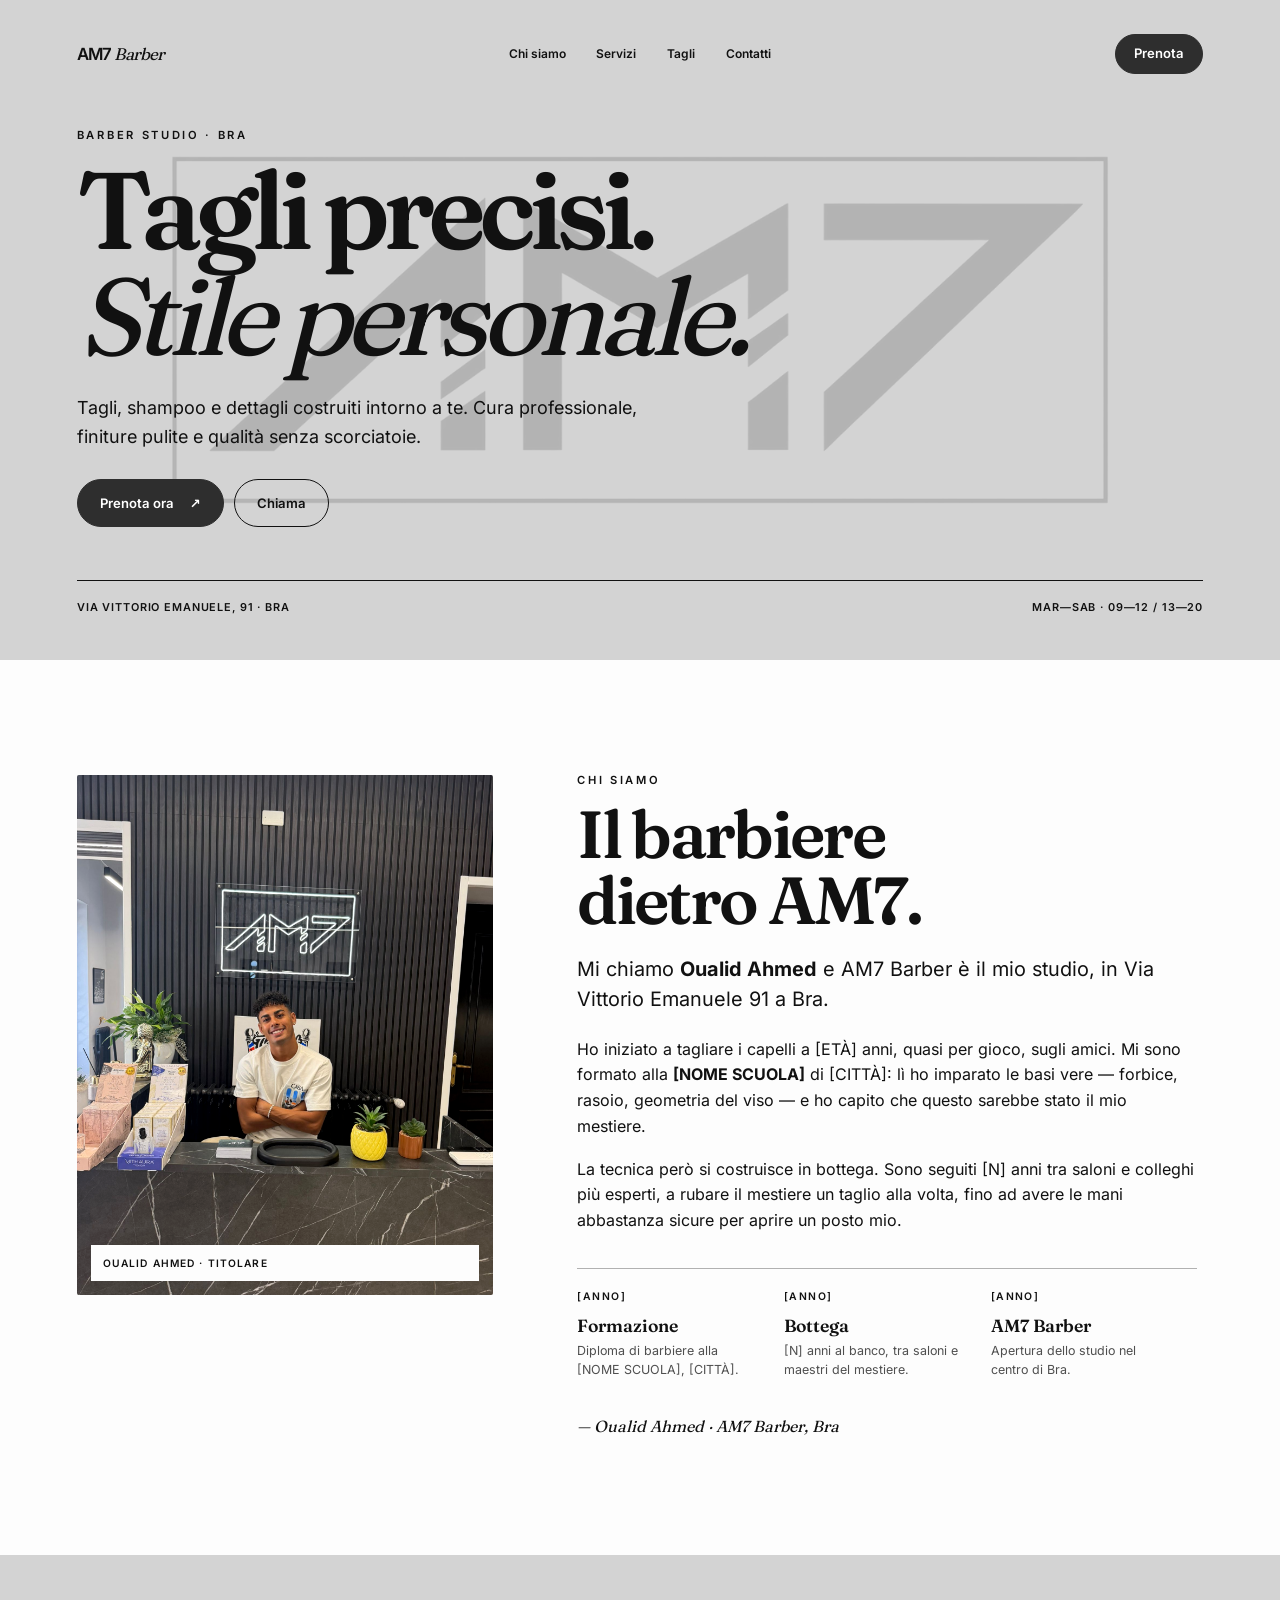
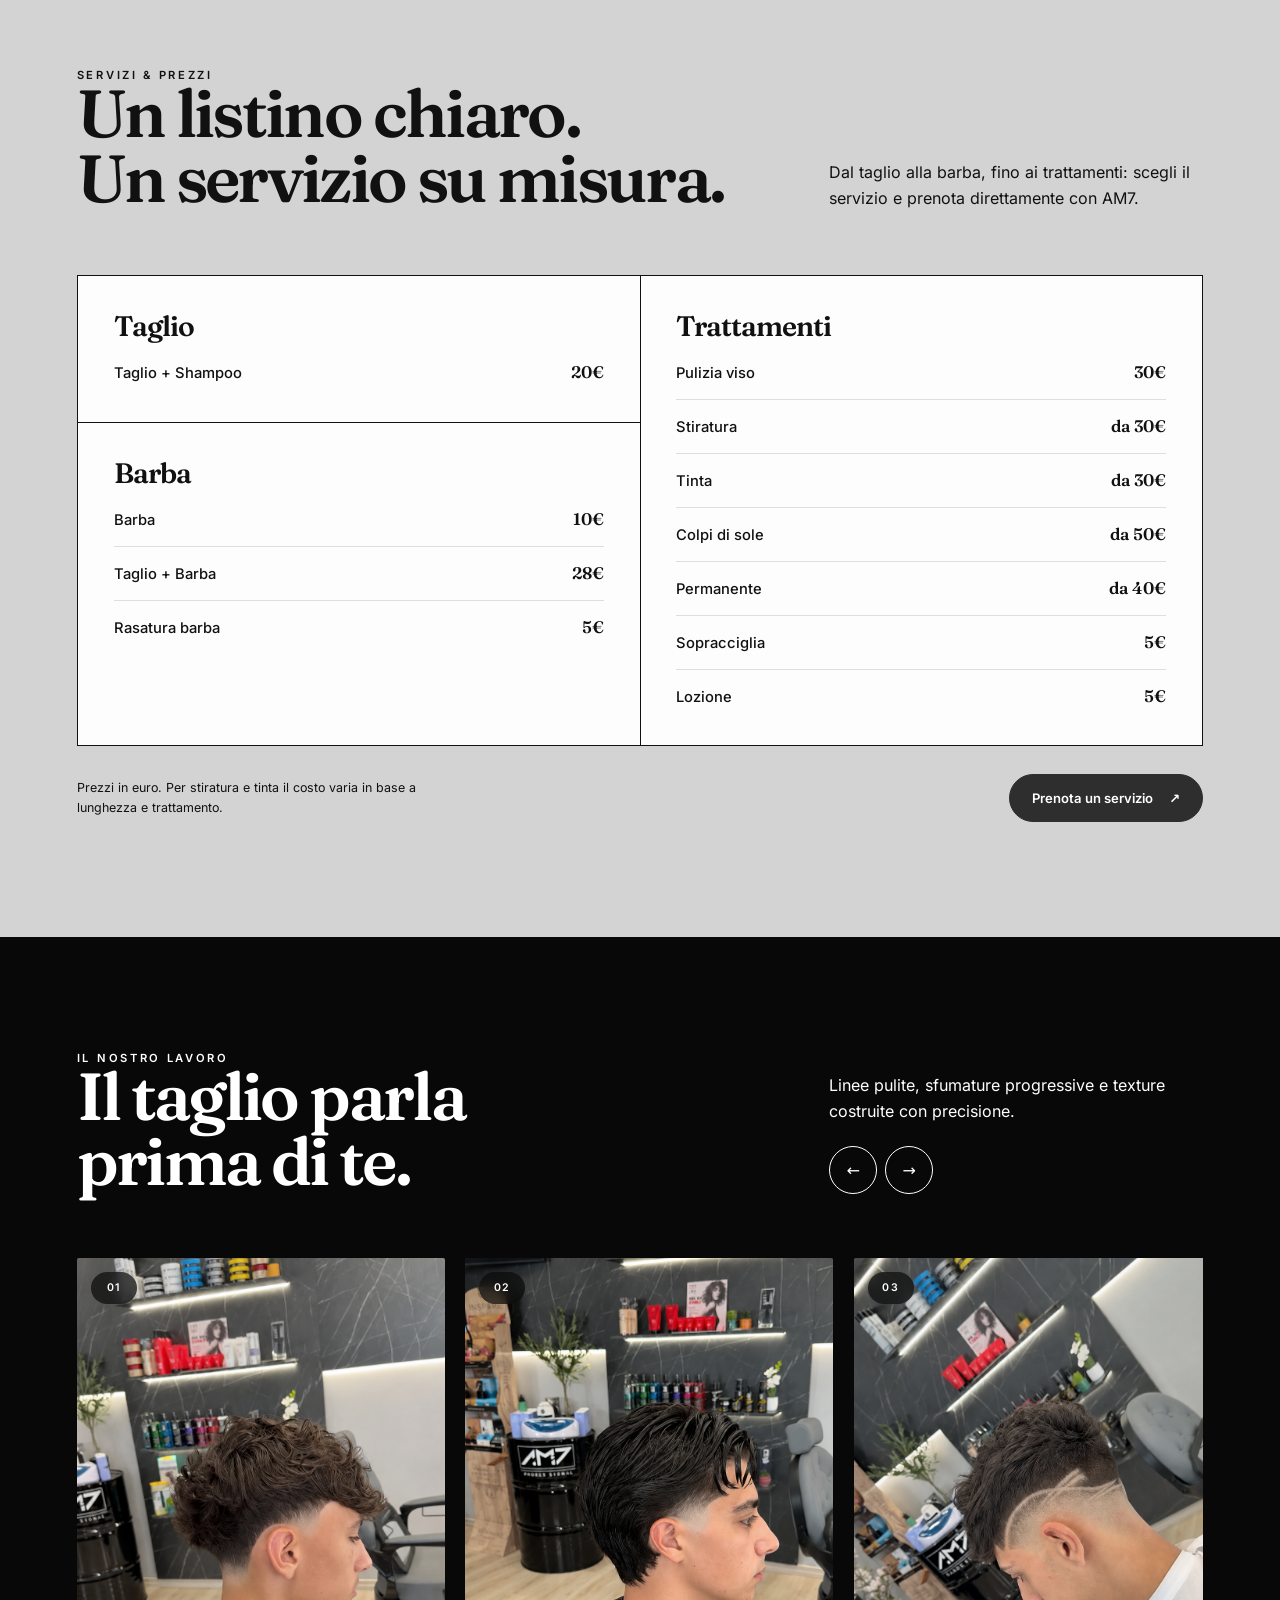
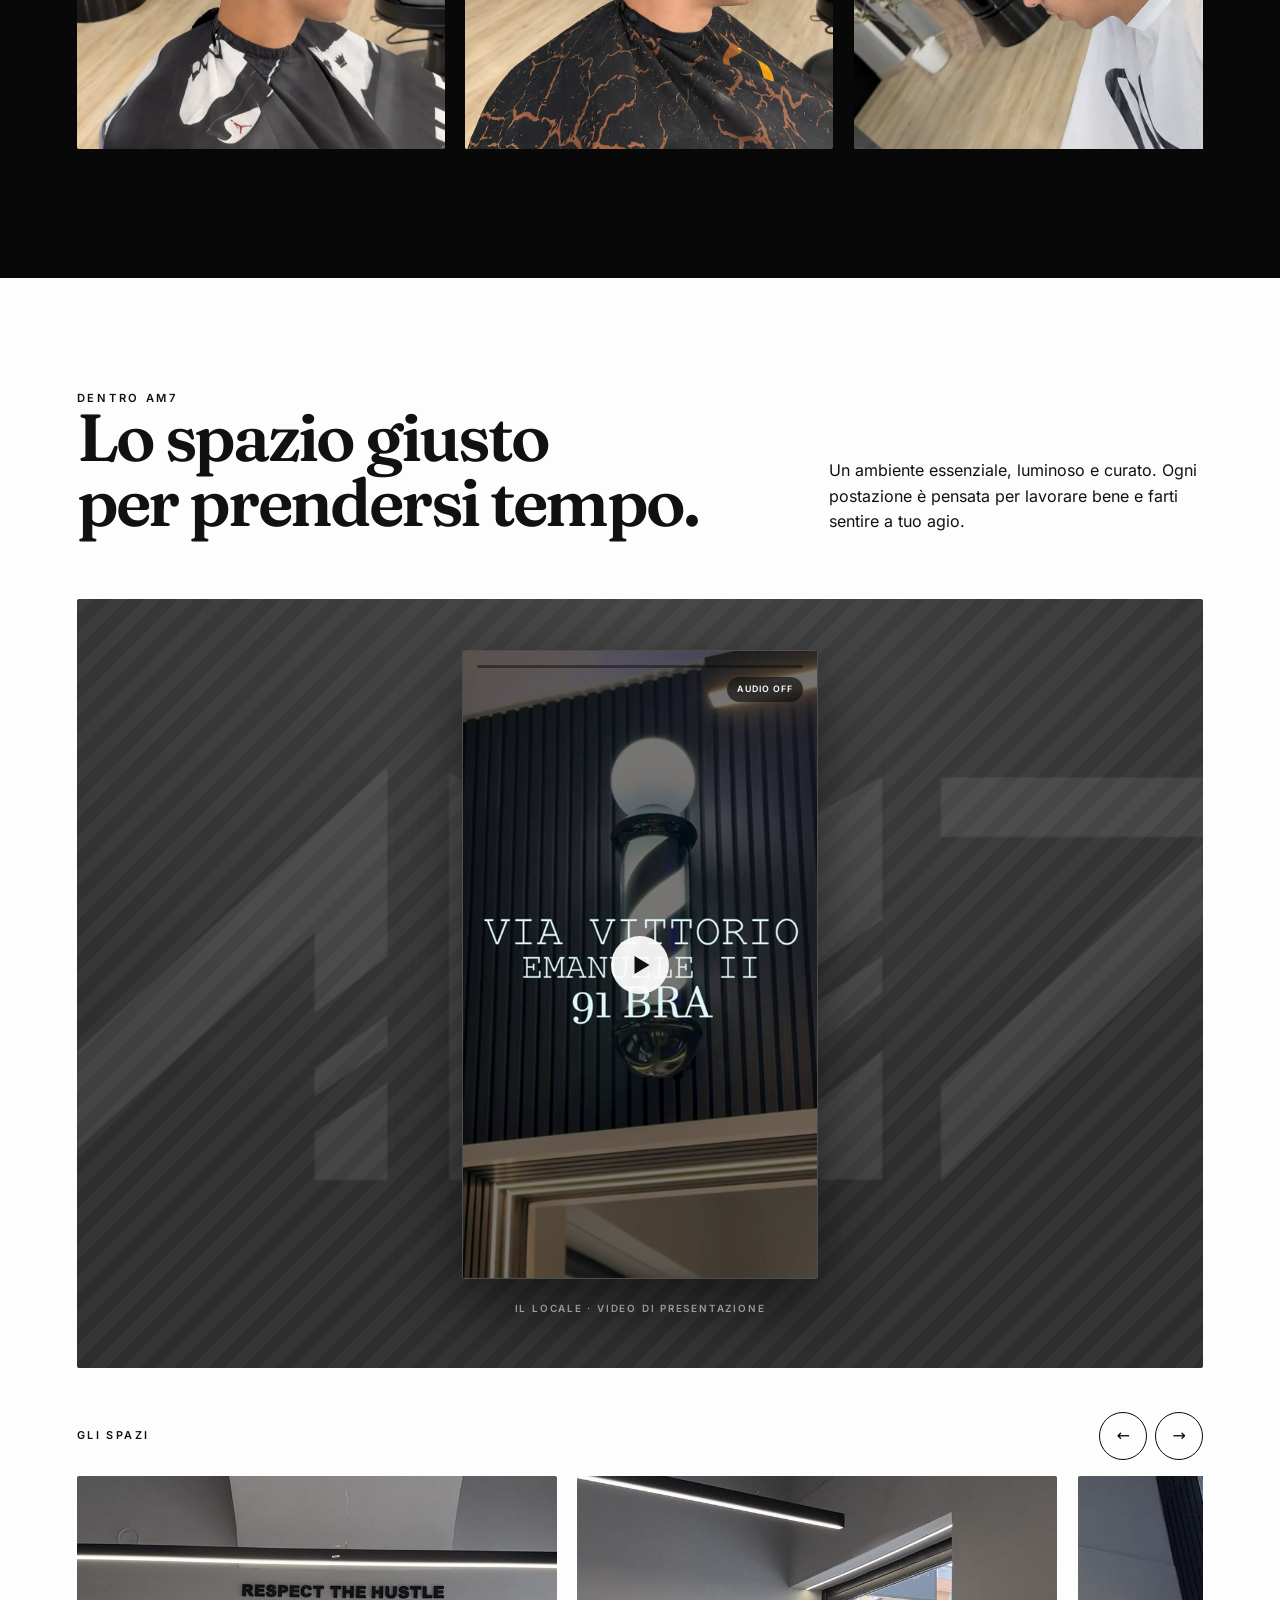
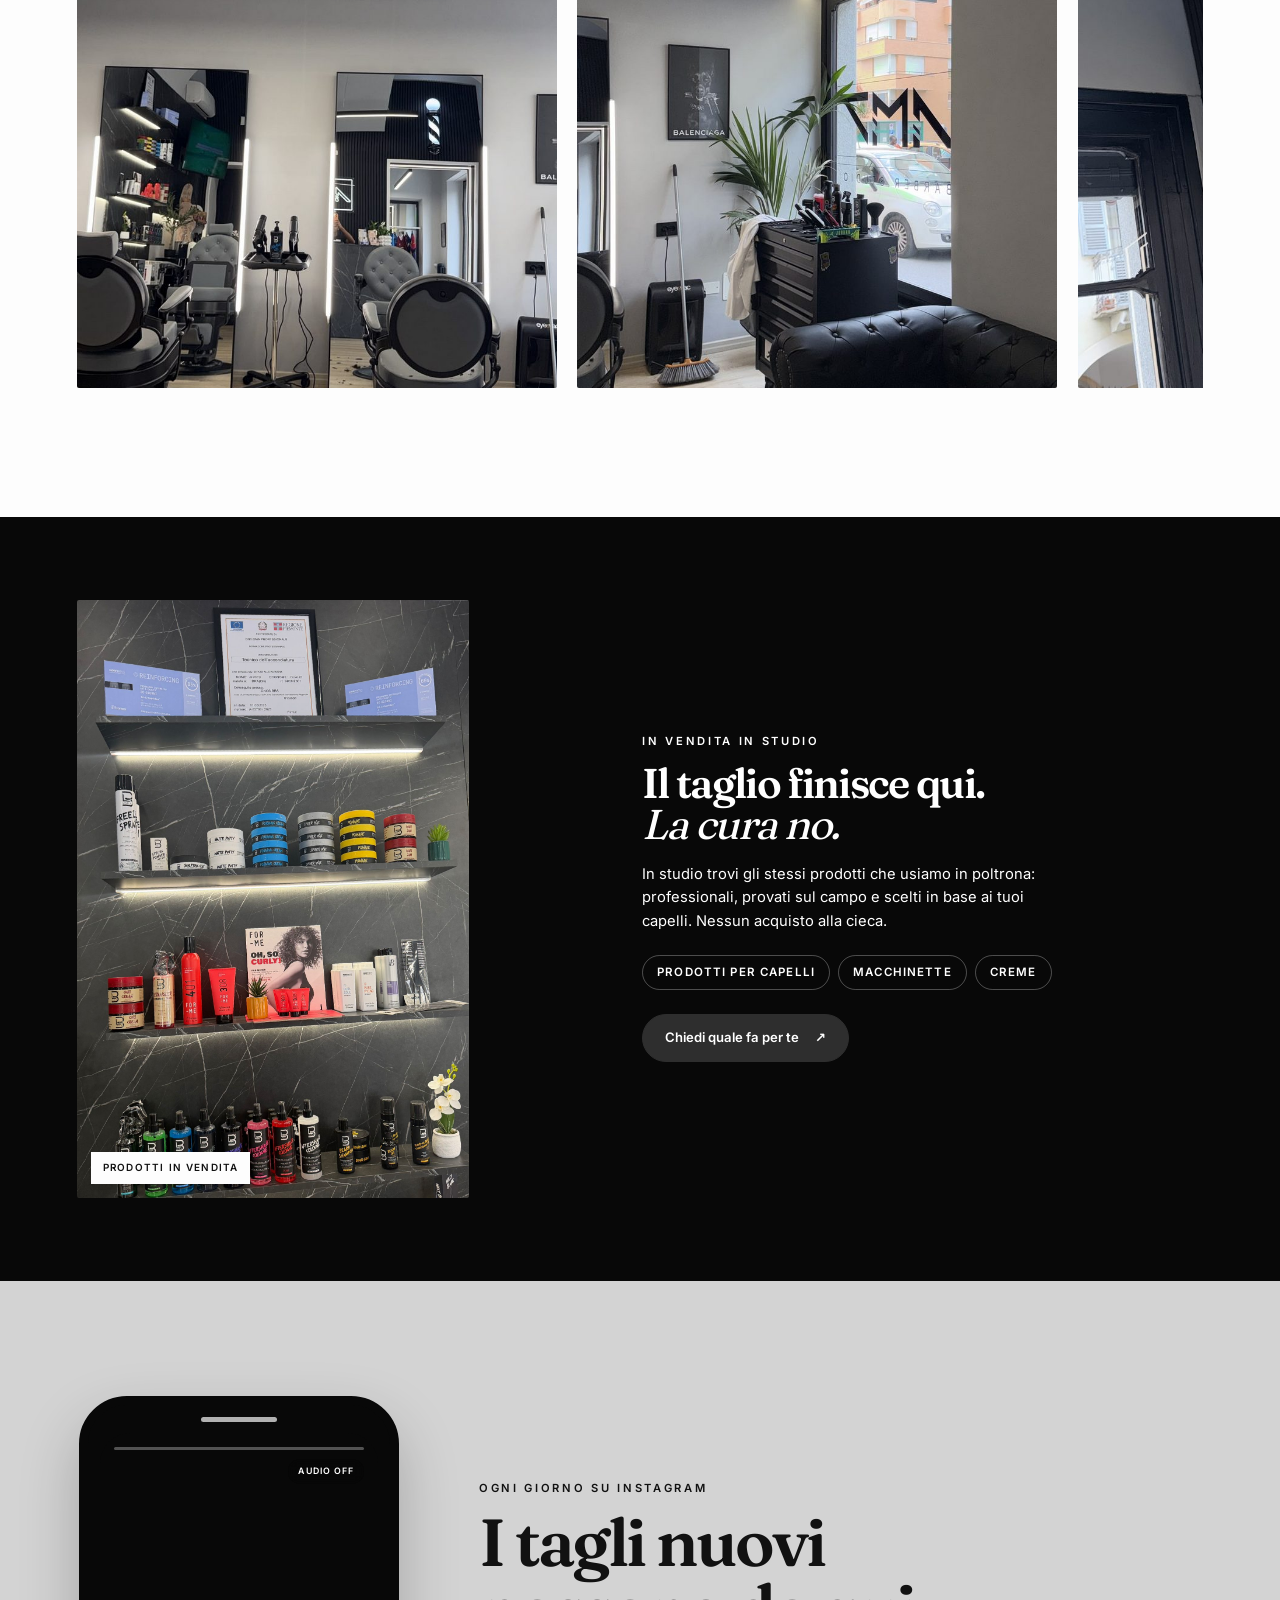
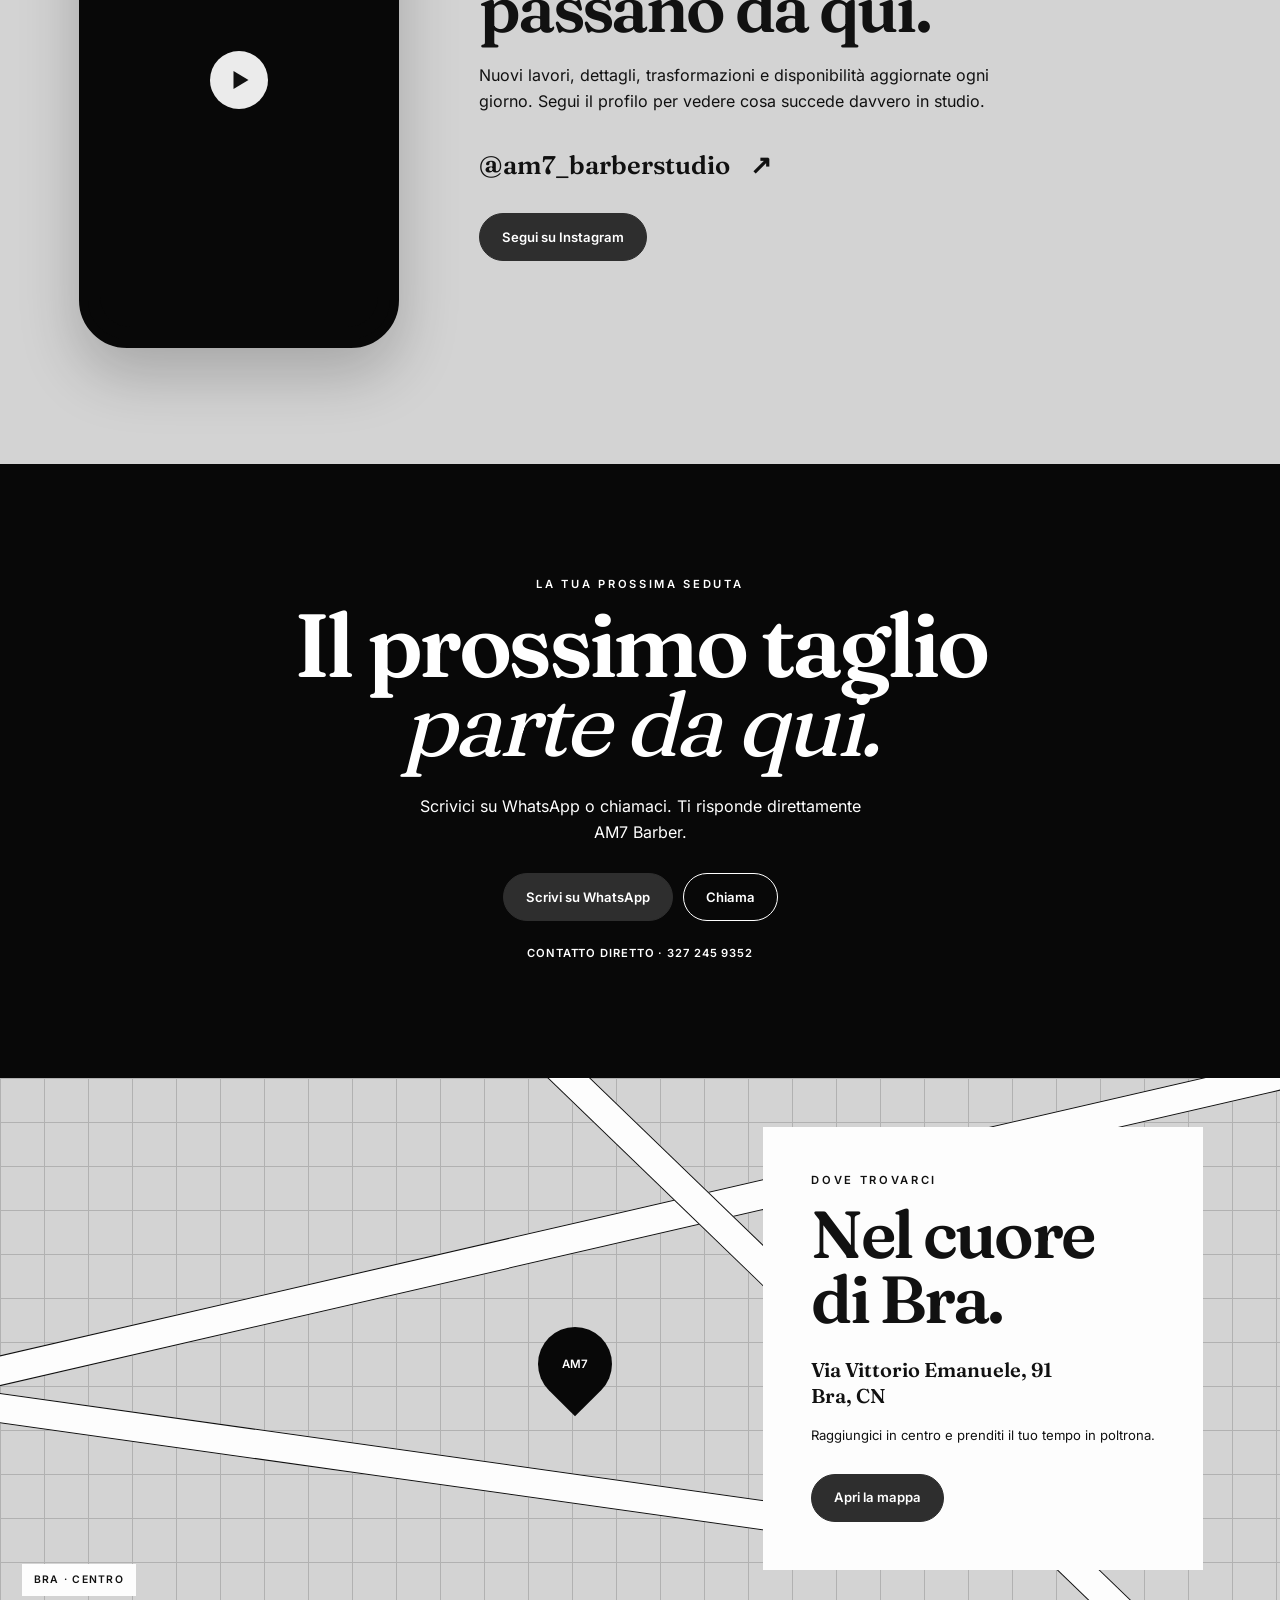
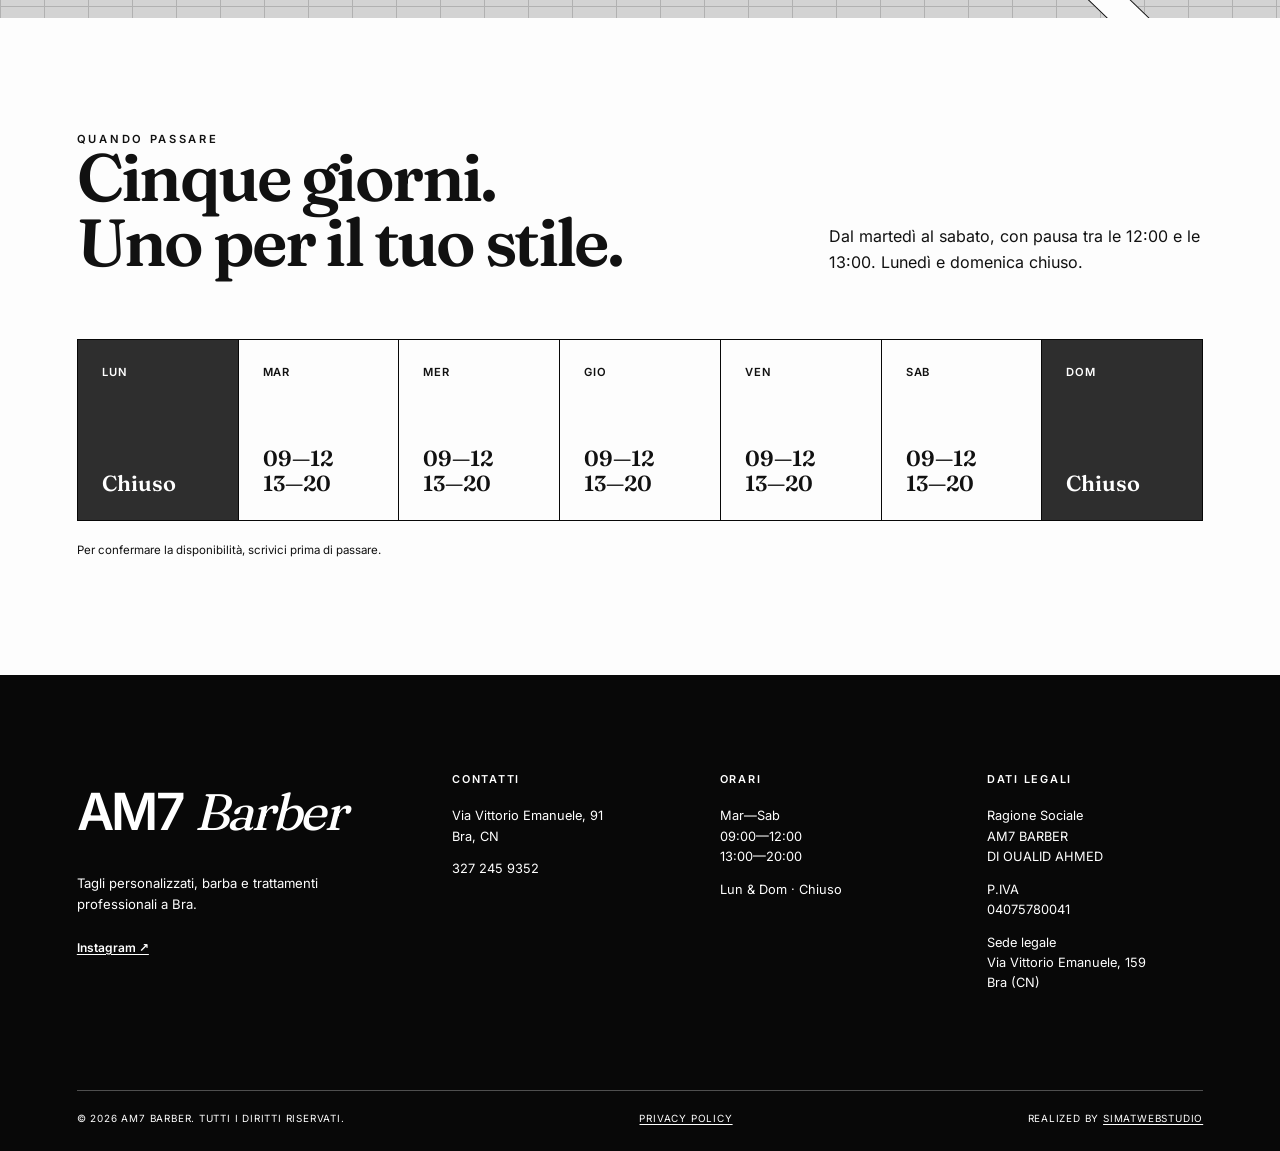
==== commit d8b48aa5: "Commit finale" ====
--- a/index.html
+++ b/index.html
@@ -148,24 +148,18 @@
 
     <!--
       ============================================================
-      SEZIONE "CHI SIAMO" — DA COMPLETARE CON I DATI REALI
+      SEZIONE "CHI SIAMO" — TESTI DA COMPLETARE CON I DATI REALI
       ------------------------------------------------------------
-      1. IMMAGINE: sostituire il blocco <div class="media-placeholder">
-         con:  <img src="assets/titolare.jpg" width="..." height="..."
-                    alt="Oualid Ahmed, titolare di AM7 Barber" loading="lazy" decoding="async">
-      2. TESTO: tutti i segnaposto tra parentesi quadre [ ... ] sono
-         inventati e vanno sostituiti con le informazioni reali
-         (età, nome della scuola, città, anni di esperienza, anno di apertura).
-         L'unico dato certo è il nome del titolare, ricavato dalla ragione
-         sociale: "AM7 BARBER DI OUALID AHMED".
+      Tutti i segnaposto tra parentesi quadre [ ... ] sono inventati e
+      vanno sostituiti con le informazioni reali (età, nome della
+      scuola, città, anni di esperienza, anno di apertura).
+      L'unico dato certo è il nome del titolare, ricavato dalla ragione
+      sociale: "AM7 BARBER DI OUALID AHMED".
       ============================================================
     -->
     <section class="bw-about-craft section section--light" id="studio" aria-labelledby="about-title">
       <figure class="bw-about-craft__media media-frame">
-        <div class="media-placeholder" role="img" aria-label="Ritratto del titolare di AM7 Barber, immagine in arrivo">
-          <span class="media-placeholder__mark" aria-hidden="true">AM7</span>
-          <span class="media-placeholder__label" aria-hidden="true">Foto titolare · placeholder</span>
-        </div>
+        <img src="assets/Proprietario.jpeg" width="1536" height="2048" alt="Oualid Ahmed, titolare di AM7 Barber, al bancone dello studio" loading="lazy" decoding="async">
         <figcaption>Oualid Ahmed · titolare</figcaption>
       </figure>
 
@@ -298,18 +292,37 @@
         <p>Un ambiente essenziale, luminoso e curato. Ogni postazione è pensata per lavorare bene e farti sentire a tuo agio.</p>
       </header>
 
-      <!-- Video di presentazione del locale.
-           PLACEHOLDER in attesa del file definitivo: sostituire il blocco
-           .shop__video-placeholder con
-           <video class="shop__video-media" src="assets/VideoLocale.mp4" poster="..."
-                  controls playsinline preload="metadata"></video> -->
-      <div class="shop__video media-frame">
-        <div class="shop__video-placeholder">
-          <span class="shop__video-icon" aria-hidden="true"></span>
-          <p class="shop__video-title">Video del locale in arrivo</p>
-          <p class="shop__video-note">Presto qui trovi il tour dello studio, postazione per postazione.</p>
-        </div>
-      </div>
+      <!-- Video di presentazione del locale: file verticale 9:16, montato
+           al centro di una ribalta scura che ne incornicia i lati.
+           Niente controlli nativi: parte da solo e muto quando la cornice
+           entra in viewport (script.js, initShopVideo), l'audio e la pausa
+           restano sui due tasti sovrapposti. -->
+      <figure class="shop__video-stage">
+        <div class="shop__video media-frame" data-shopvideo>
+          <video
+            class="shop__video-media"
+            data-shopvideo-media
+            src="assets/VideoPresentazione.mp4"
+            poster="assets/VideoPresentazione-poster.jpg"
+            width="480"
+            height="848"
+            muted
+            playsinline
+            webkit-playsinline
+            preload="metadata"
+            aria-label="Video di presentazione dello studio AM7 Barber"></video>
+          <span class="shop__video-progress" aria-hidden="true"><i data-shopvideo-bar></i></span>
+          <button class="shop__video-sound" type="button" data-shopvideo-sound aria-pressed="false">
+            <span class="shop__video-sound-icon" aria-hidden="true"></span>
+            <span class="sr-only">Attiva audio del video</span>
+          </button>
+          <button class="shop__video-toggle" type="button" data-shopvideo-toggle>
+            <span class="shop__video-toggle-icon" aria-hidden="true"></span>
+            <span class="sr-only" data-shopvideo-toggle-label>Riproduci il video</span>
+          </button>
+        </div>
+        <figcaption class="shop__video-caption">Il locale · video di presentazione</figcaption>
+      </figure>
 
       <div class="shop__slider" data-carousel>
         <div class="shop__slider-head">
@@ -336,45 +349,11 @@
       </div>
     </section>
 
-    <!--
-      ============================================================
-      SEZIONE "PRODOTTI IN VENDITA" — IMMAGINI DA SOSTITUIRE
-      ------------------------------------------------------------
-      Ogni <div class="media-placeholder"> va sostituito con:
-        <img src="assets/prodotti-capelli.jpg" width="..." height="..."
-             alt="..." loading="lazy" decoding="async">
-      Le tre slide scorrono in automatico ogni 4,5s (script.js,
-      initSlideshow): l'ordine delle slide e delle relative
-      didascalie deve restare allineato ai pallini di navigazione.
-      ============================================================
-    -->
     <section class="bb-products-promo section section--dark" id="prodotti" aria-labelledby="products-title">
-      <div class="products__media media-frame" data-slideshow>
-        <div class="products__track" data-slideshow-track>
-          <figure class="products__slide">
-            <div class="media-placeholder media-placeholder--flat" role="img" aria-label="Prodotti per capelli in vendita da AM7 Barber, immagine in arrivo">
-              <span class="media-placeholder__mark" aria-hidden="true">AM7</span>
-              <span class="media-placeholder__label" aria-hidden="true">Prodotti per capelli · placeholder</span>
-            </div>
-            <figcaption>Prodotti per capelli</figcaption>
-          </figure>
-          <figure class="products__slide">
-            <div class="media-placeholder media-placeholder--flat" role="img" aria-label="Macchinette per capelli in vendita da AM7 Barber, immagine in arrivo">
-              <span class="media-placeholder__mark" aria-hidden="true">AM7</span>
-              <span class="media-placeholder__label" aria-hidden="true">Macchinette · placeholder</span>
-            </div>
-            <figcaption>Macchinette</figcaption>
-          </figure>
-          <figure class="products__slide">
-            <div class="media-placeholder media-placeholder--flat" role="img" aria-label="Creme e prodotti per la cura in vendita da AM7 Barber, immagine in arrivo">
-              <span class="media-placeholder__mark" aria-hidden="true">AM7</span>
-              <span class="media-placeholder__label" aria-hidden="true">Creme · placeholder</span>
-            </div>
-            <figcaption>Creme e cura</figcaption>
-          </figure>
-        </div>
-        <div class="products__dots" data-slideshow-dots aria-label="Scegli il prodotto da vedere"></div>
-      </div>
+      <figure class="products__media media-frame">
+        <img src="assets/Prodotti.jpeg" width="1343" height="2048" alt="Espositore con i prodotti per capelli e per la barba in vendita da AM7 Barber" loading="lazy" decoding="async">
+        <figcaption>Prodotti in vendita</figcaption>
+      </figure>
 
       <div class="products__copy">
         <p class="eyebrow">In vendita in studio</p>
--- a/styles.css
+++ b/styles.css
@@ -421,7 +421,7 @@
 
 .bw-about-craft__media img {
   object-position: center 42%;
-  filter: grayscale(1) contrast(1.04);
+  filter: contrast(1.04);
 }
 
 .bw-about-craft__media figcaption {
@@ -435,50 +435,6 @@
   font-size: .64rem;
   font-weight: 600;
   letter-spacing: .11em;
-  text-transform: uppercase;
-}
-
-.media-placeholder {
-  display: grid;
-  width: 100%;
-  height: 100%;
-  min-height: 320px;
-  align-content: center;
-  justify-items: center;
-  gap: 14px;
-  padding: 24px;
-  background:
-    repeating-linear-gradient(-45deg, rgba(17, 17, 17, .055) 0 9px, transparent 9px 19px),
-    var(--soft);
-  color: var(--slate);
-  text-align: center;
-}
-
-.media-placeholder--flat {
-  min-height: 0;
-  /* spazio in basso per didascalia e pallini sovrapposti */
-  padding-bottom: 52px;
-  gap: 10px;
-}
-
-.media-placeholder--flat .media-placeholder__mark {
-  font-size: clamp(2rem, 4vw, 2.8rem);
-}
-
-.media-placeholder__mark {
-  color: #111111;
-  font-family: var(--font-display);
-  font-size: clamp(2.4rem, 5vw, 3.6rem);
-  font-weight: 600;
-  letter-spacing: -.05em;
-  line-height: 1;
-  opacity: .3;
-}
-
-.media-placeholder__label {
-  font-size: .6rem;
-  font-weight: 600;
-  letter-spacing: .18em;
   text-transform: uppercase;
 }
 
@@ -715,13 +671,52 @@
 }
 
 /* 5 · Dentro AM7 */
+/* Il video di presentazione è verticale (480×848): invece di stirarlo su
+   tutta la larghezza lo si monta al centro di una ribalta scura, che riempie
+   la fascia della sezione e fa da cornice ai lati. */
+.shop__video-stage {
+  position: relative;
+  isolation: isolate;
+  display: grid;
+  overflow: hidden;
+  justify-items: center;
+  gap: clamp(16px, 2vw, 22px);
+  margin: 0;
+  padding: clamp(26px, 4vw, 56px) clamp(18px, 4vw, 48px);
+  border-radius: var(--radius);
+  background:
+    radial-gradient(120% 120% at 50% 0%, rgba(255, 255, 255, .1), transparent 62%),
+    repeating-linear-gradient(135deg, rgba(255, 255, 255, .035) 0 12px, transparent 12px 24px),
+    var(--charcoal);
+}
+
+/* Stesso marchio in filigrana dell'hero, invertito per leggersi sullo scuro:
+   riempie i fianchi della ribalta senza aggiungere altri contenuti. */
+.shop__video-stage::before {
+  position: absolute;
+  z-index: -1;
+  top: 50%;
+  left: 50%;
+  /* volutamente più largo della ribalta: il riquadro del marchio esce
+     dai bordi e restano solo le lettere, tagliate dall'overflow. */
+  width: max(124%, 620px);
+  aspect-ratio: 1178 / 435;
+  transform: translate(-50%, -50%);
+  /* 110%: il file include un riquadro di contorno, ingrandirlo lo manda
+     fuori inquadratura e lascia solo le lettere. */
+  background: url('assets/logo-mark.png') center / 110% auto no-repeat;
+  filter: invert(1);
+  content: '';
+  opacity: .085;
+}
+
 .shop__video {
-  /* width esplicita: con aspect-ratio + min-height il browser altrimenti
-     ricava la larghezza dal rapporto e la card sfora il contenitore. */
-  width: 100%;
-  aspect-ratio: 16 / 9;
-  min-height: clamp(260px, 30vw, 380px);
-  background: var(--charcoal);
+  /* rapporto esatto del sorgente: nessun ritaglio sui bordi. */
+  width: min(100%, 356px);
+  aspect-ratio: 480 / 848;
+  border: 1px solid rgba(253, 253, 253, .3);
+  background: #000000;
+  box-shadow: 0 26px 62px rgba(0, 0, 0, .48);
 }
 
 .shop__video-media {
@@ -731,54 +726,130 @@
   object-fit: cover;
 }
 
-.shop__video-placeholder {
+/* Comandi propri al posto di quelli nativi: stessa grammatica del reel
+   Instagram più in basso, così i due video si comportano allo stesso modo. */
+.shop__video-progress {
+  position: absolute;
+  z-index: 1;
+  top: 14px;
+  right: 14px;
+  left: 14px;
+  overflow: hidden;
+  height: 3px;
+  border-radius: 999px;
+  /* traccia scura, non traslucida: il video ha molte inquadrature chiare
+     e una barra bianca su bianco sparirebbe. */
+  background: rgba(8, 8, 8, .45);
+}
+
+.shop__video-progress i {
+  display: block;
+  width: 0;
+  height: 100%;
+  background: var(--paper);
+  transition: width .2s linear;
+}
+
+.shop__video-toggle {
+  position: absolute;
+  z-index: 2;
   display: grid;
-  width: 100%;
-  height: 100%;
-  padding: 24px;
-  gap: 10px;
-  grid-template-columns: minmax(0, 1fr);
-  align-content: center;
-  justify-items: center;
-  text-align: center;
-  background:
-    radial-gradient(120% 120% at 50% 0%, rgba(255, 255, 255, .1), transparent 62%),
-    repeating-linear-gradient(135deg, rgba(255, 255, 255, .035) 0 12px, transparent 12px 24px),
-    var(--charcoal);
+  padding: 0;
+  border: 0;
+  inset: 0;
+  background: transparent;
+  /* il contorno di focus eredita currentColor: chiaro, per staccare dal video */
   color: var(--paper);
-}
-
-.shop__video-icon {
-  display: grid;
-  width: clamp(56px, 6vw, 74px);
-  aspect-ratio: 1;
+  cursor: pointer;
   place-items: center;
-  border: 1px solid rgba(253, 253, 253, .55);
+}
+
+.shop__video-toggle-icon {
+  position: relative;
+  display: block;
+  width: 58px;
+  height: 58px;
   border-radius: 50%;
-}
-
-.shop__video-icon::before {
-  content: "";
-  width: 0;
-  height: 0;
-  margin-left: 5px;
-  border-top: 10px solid transparent;
-  border-bottom: 10px solid transparent;
-  border-left: 16px solid var(--paper);
-}
-
-.shop__video-title {
-  margin: 6px 0 0;
-  font-family: var(--font-display);
-  font-size: clamp(1.15rem, 2.4vw, 1.6rem);
-  line-height: 1.2;
-}
-
-.shop__video-note {
-  max-width: min(34ch, 100%);
-  margin: 0;
+  background: rgba(253, 253, 253, .93);
+  color: #111111;
+  transition: opacity .35s var(--ease), transform .35s var(--ease);
+}
+
+.shop__video-toggle-icon::before {
+  position: absolute;
+  top: 50%;
+  left: calc(50% + 2px);
+  border-color: transparent transparent transparent currentColor;
+  border-style: solid;
+  border-width: 9px 0 9px 15px;
+  content: '';
+  transform: translate(-50%, -50%);
+}
+
+/* In riproduzione il tasto sparisce e torna solo al passaggio del mouse. */
+.shop__video.is-playing .shop__video-toggle-icon {
+  opacity: 0;
+  transform: scale(.84);
+}
+
+.shop__video.is-playing .shop__video-toggle:hover .shop__video-toggle-icon,
+.shop__video.is-playing .shop__video-toggle:focus-visible .shop__video-toggle-icon {
+  opacity: 1;
+  transform: scale(1);
+}
+
+.shop__video.is-playing .shop__video-toggle-icon::before {
+  left: calc(50% - 5px);
+  width: 5px;
+  height: 18px;
+  border: 0;
+  background: currentColor;
+}
+
+.shop__video.is-playing .shop__video-toggle-icon::after {
+  position: absolute;
+  top: 50%;
+  left: calc(50% + 5px);
+  width: 5px;
+  height: 18px;
+  background: currentColor;
+  content: '';
+  transform: translate(-50%, -50%);
+}
+
+.shop__video-sound {
+  position: absolute;
+  z-index: 3;
+  top: 26px;
+  right: 14px;
+  padding: 8px 10px;
+  border: 0;
+  border-radius: 999px;
+  background: rgba(8, 8, 8, .62);
+  color: #ffffff;
+  cursor: pointer;
+  font-size: .55rem;
+  font-weight: 600;
+  letter-spacing: .12em;
+  line-height: 1;
+  -webkit-backdrop-filter: blur(6px);
+  backdrop-filter: blur(6px);
+}
+
+.shop__video-sound-icon::before {
+  content: 'AUDIO OFF';
+}
+
+.shop__video-sound[aria-pressed='true'] .shop__video-sound-icon::before {
+  content: 'AUDIO ON';
+}
+
+.shop__video-caption {
   color: rgba(253, 253, 253, .72);
-  font-size: .84rem;
+  font-size: .62rem;
+  font-weight: 600;
+  letter-spacing: .18em;
+  text-transform: uppercase;
 }
 
 .shop__slider {
@@ -843,36 +914,16 @@
 }
 
 .products__media {
-  /* width esplicita: senza, aspect-ratio + min-height fanno ricavare
-     la larghezza dal rapporto e la card sfora il contenitore. */
-  width: 100%;
-  aspect-ratio: 4 / 3;
-  min-height: 210px;
-  max-height: 360px;
+  /* scatto verticale dello scaffale: la cornice segue il rapporto del file
+     (1343×2048) così i ripiani restano tutti dentro l'inquadratura. */
+  width: min(100%, 392px);
+  aspect-ratio: 1343 / 2048;
+  margin: 0;
+  justify-self: start;
   background: var(--charcoal);
 }
 
-.products__track {
-  display: flex;
-  height: 100%;
-  transition: transform .6s var(--ease);
-}
-
-.products__slide {
-  position: relative;
-  flex: 0 0 100%;
-  height: 100%;
-  margin: 0;
-}
-
-.products__slide img,
-.products__slide .media-placeholder {
-  width: 100%;
-  height: 100%;
-  object-fit: cover;
-}
-
-.products__slide figcaption {
+.products__media figcaption {
   position: absolute;
   bottom: 14px;
   left: 14px;
@@ -883,29 +934,6 @@
   font-weight: 600;
   letter-spacing: .12em;
   text-transform: uppercase;
-}
-
-.products__dots {
-  position: absolute;
-  right: 14px;
-  bottom: 14px;
-  display: flex;
-  gap: 7px;
-}
-
-.products__dots button {
-  width: 26px;
-  height: 4px;
-  padding: 0;
-  border: 0;
-  border-radius: 999px;
-  background: rgba(253, 253, 253, .42);
-  cursor: pointer;
-  transition: background-color .25s var(--ease);
-}
-
-.products__dots button[aria-current="true"] {
-  background: var(--paper);
 }
 
 .products__copy > h2 {
@@ -1488,8 +1516,8 @@
   }
 
   .products__media {
-    aspect-ratio: 3 / 2;
-    max-height: 300px;
+    width: min(100%, 360px);
+    justify-self: center;
   }
 
   .section__head {
@@ -1670,17 +1698,9 @@
     flex-basis: 86vw;
   }
 
-  .shop__video-placeholder {
-    padding: 18px;
-  }
-
   .products__list li {
     padding: 6px 11px;
     font-size: .66rem;
-  }
-
-  .shop__video-note {
-    font-size: .78rem;
   }
 
   .price-row {
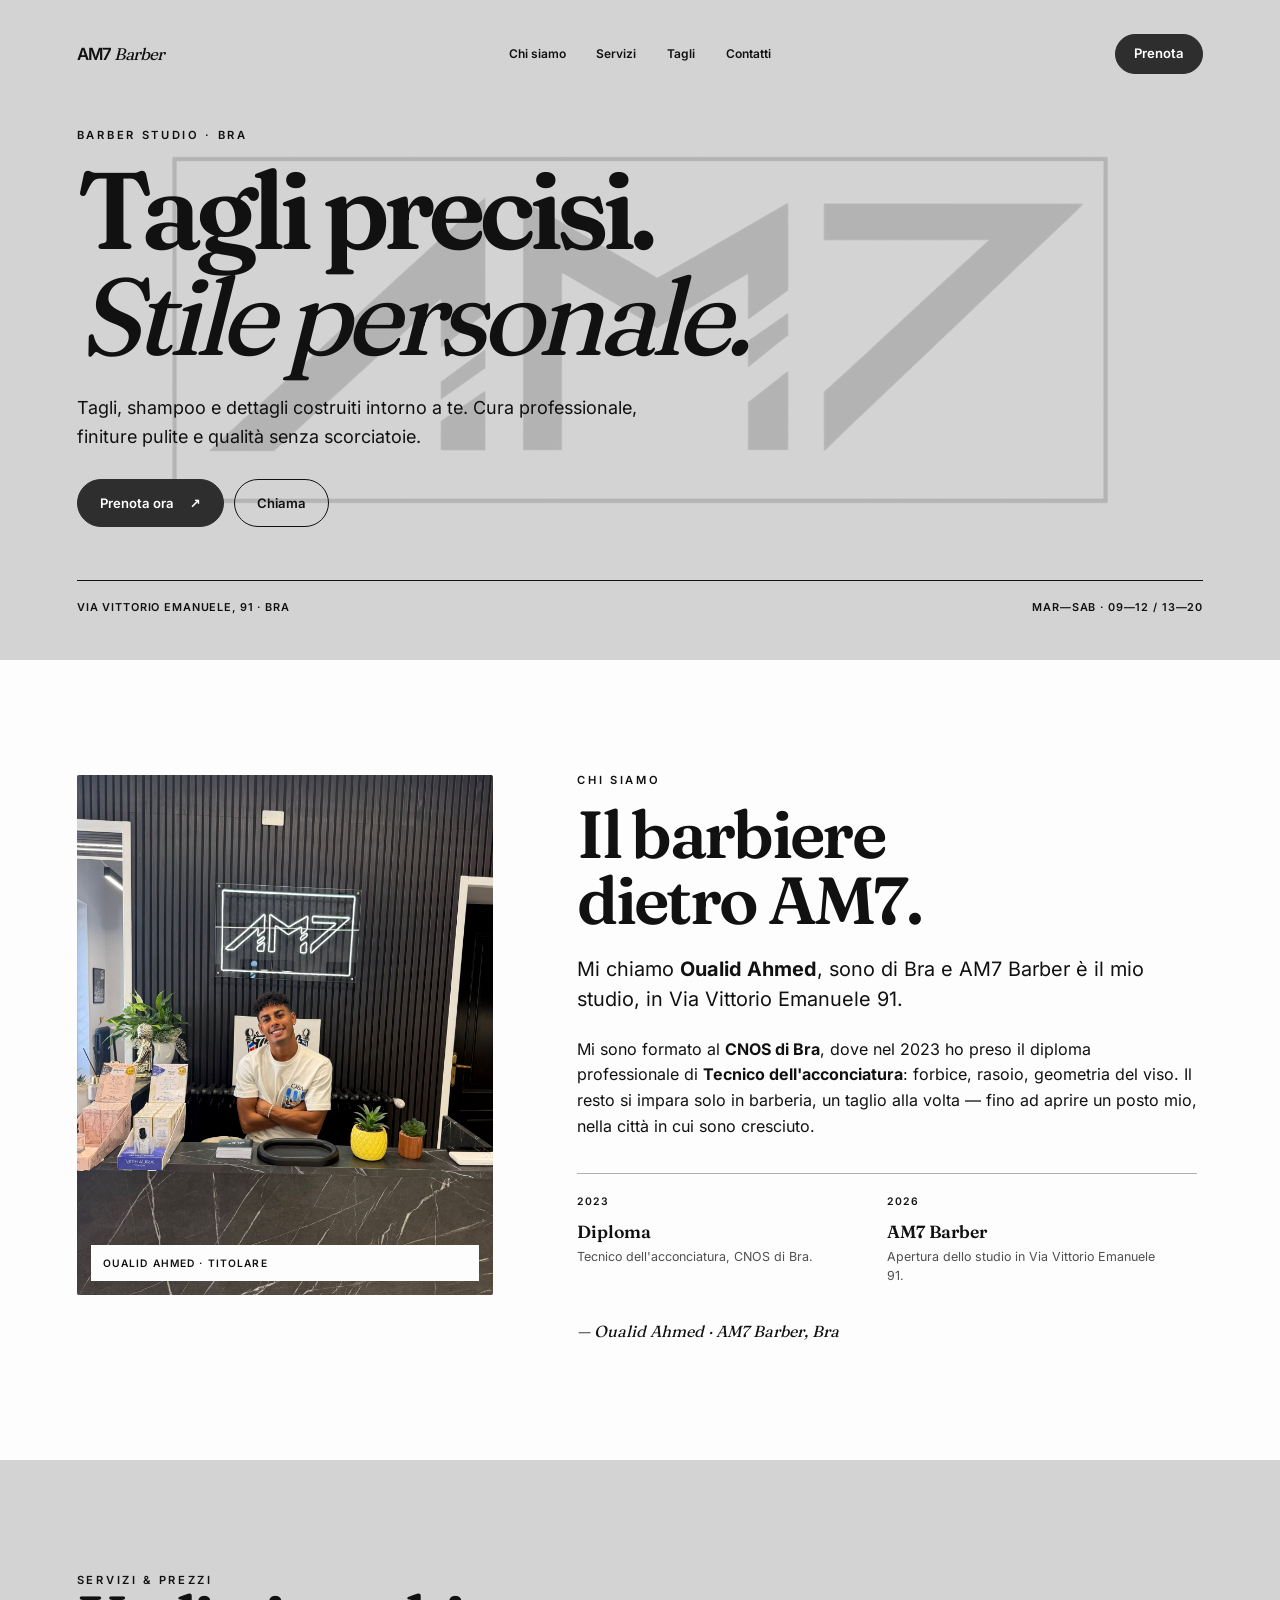
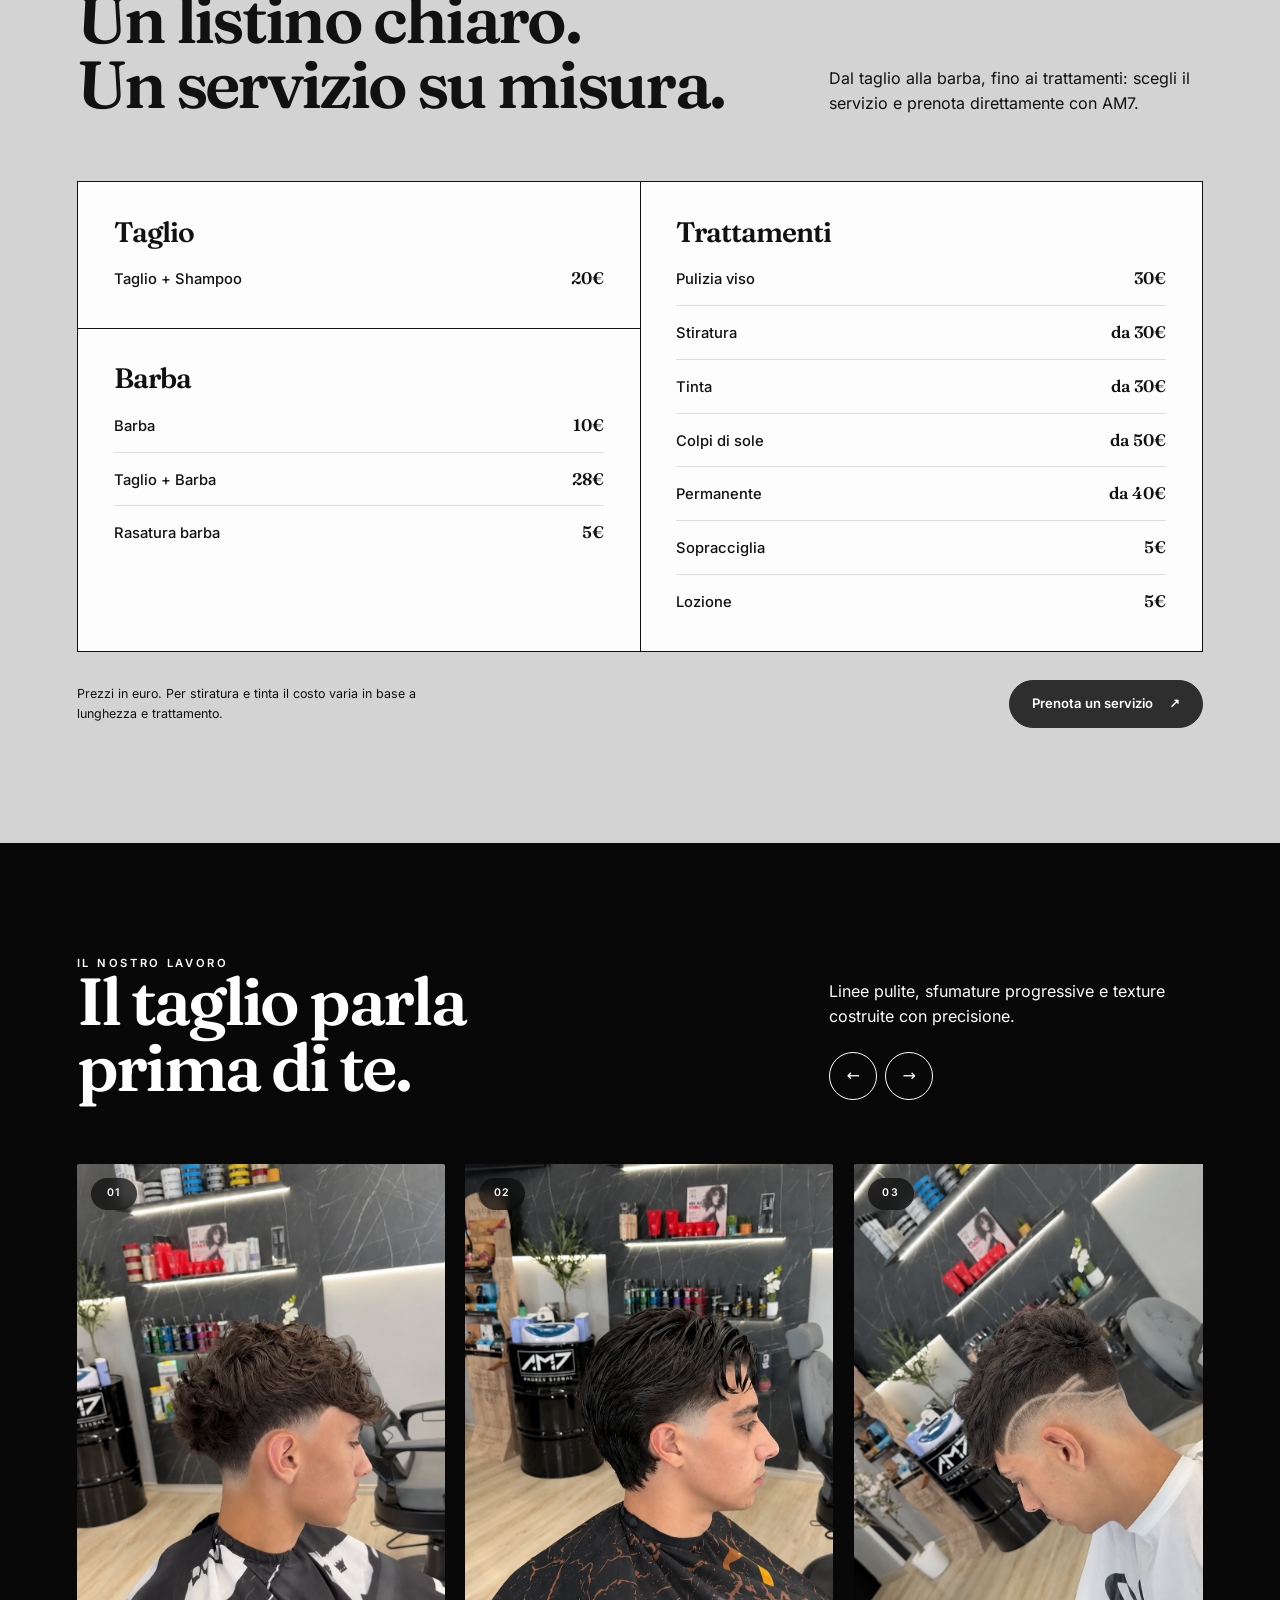
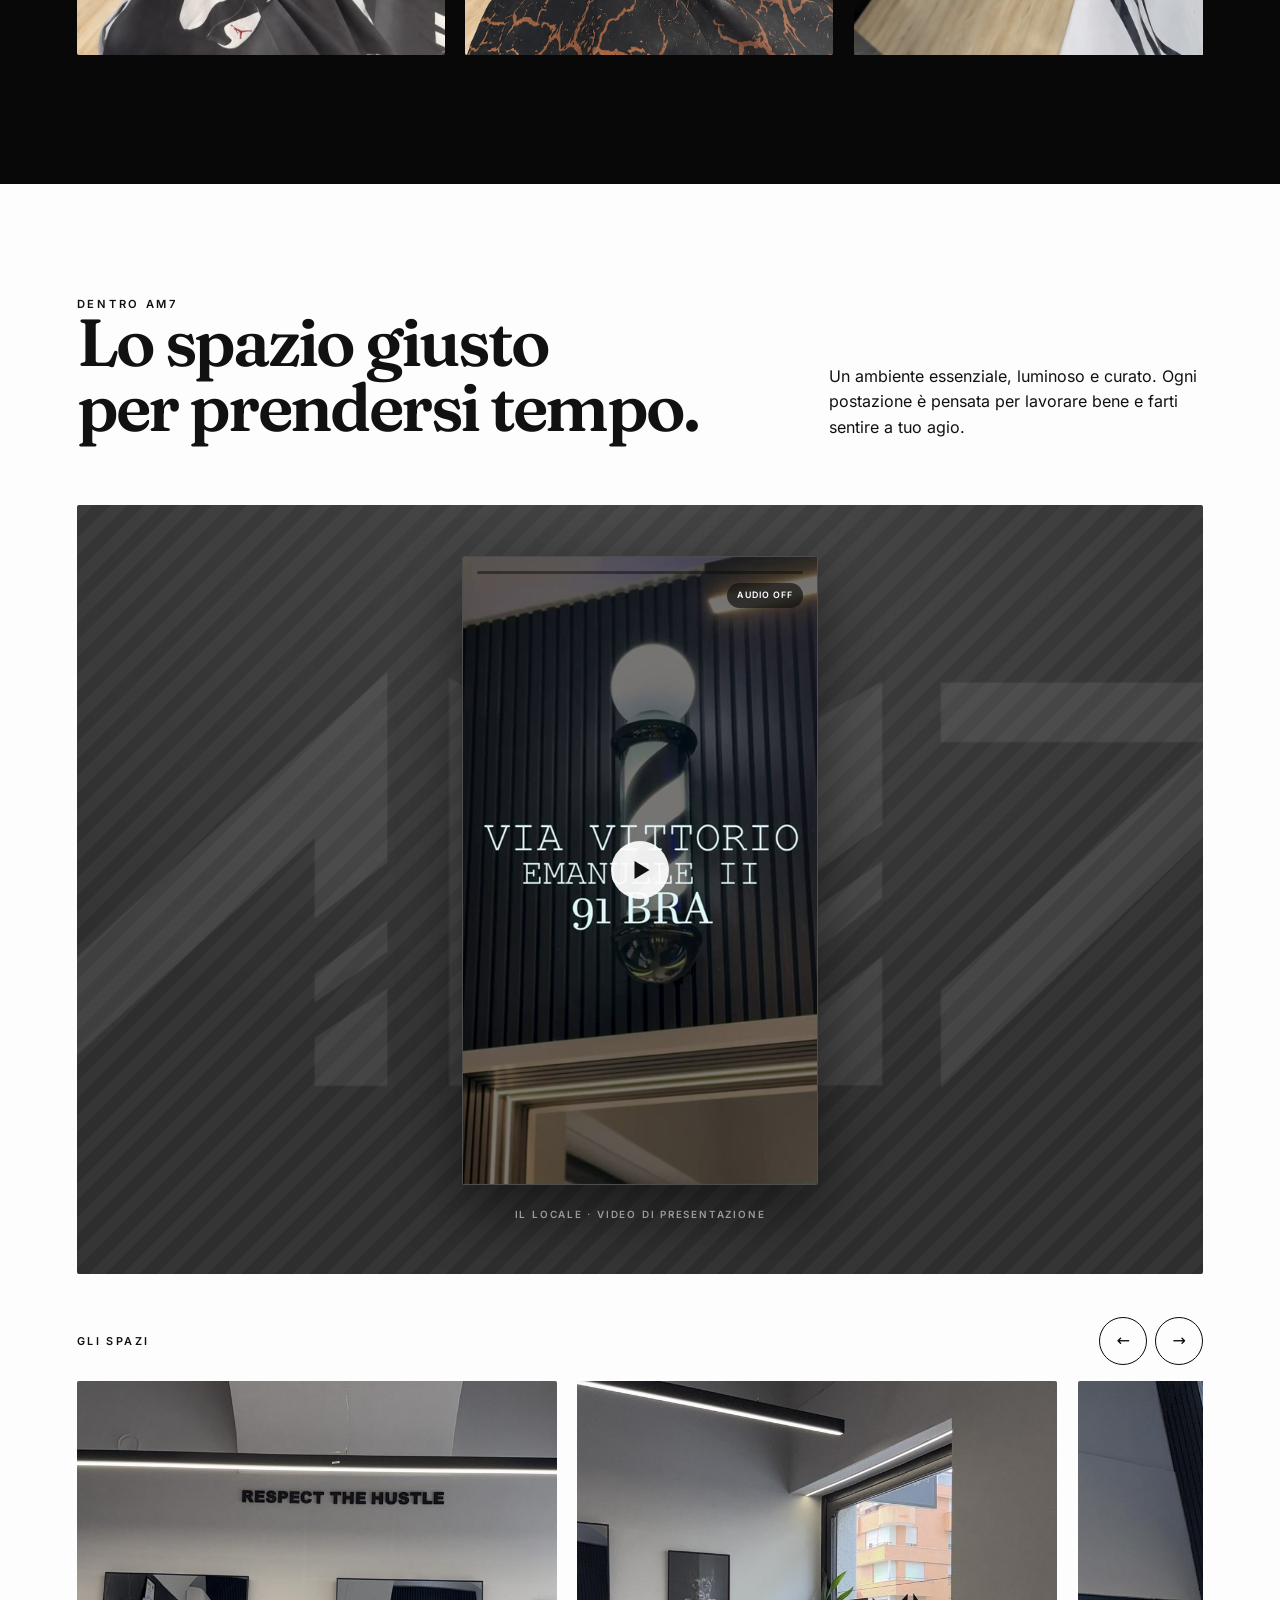
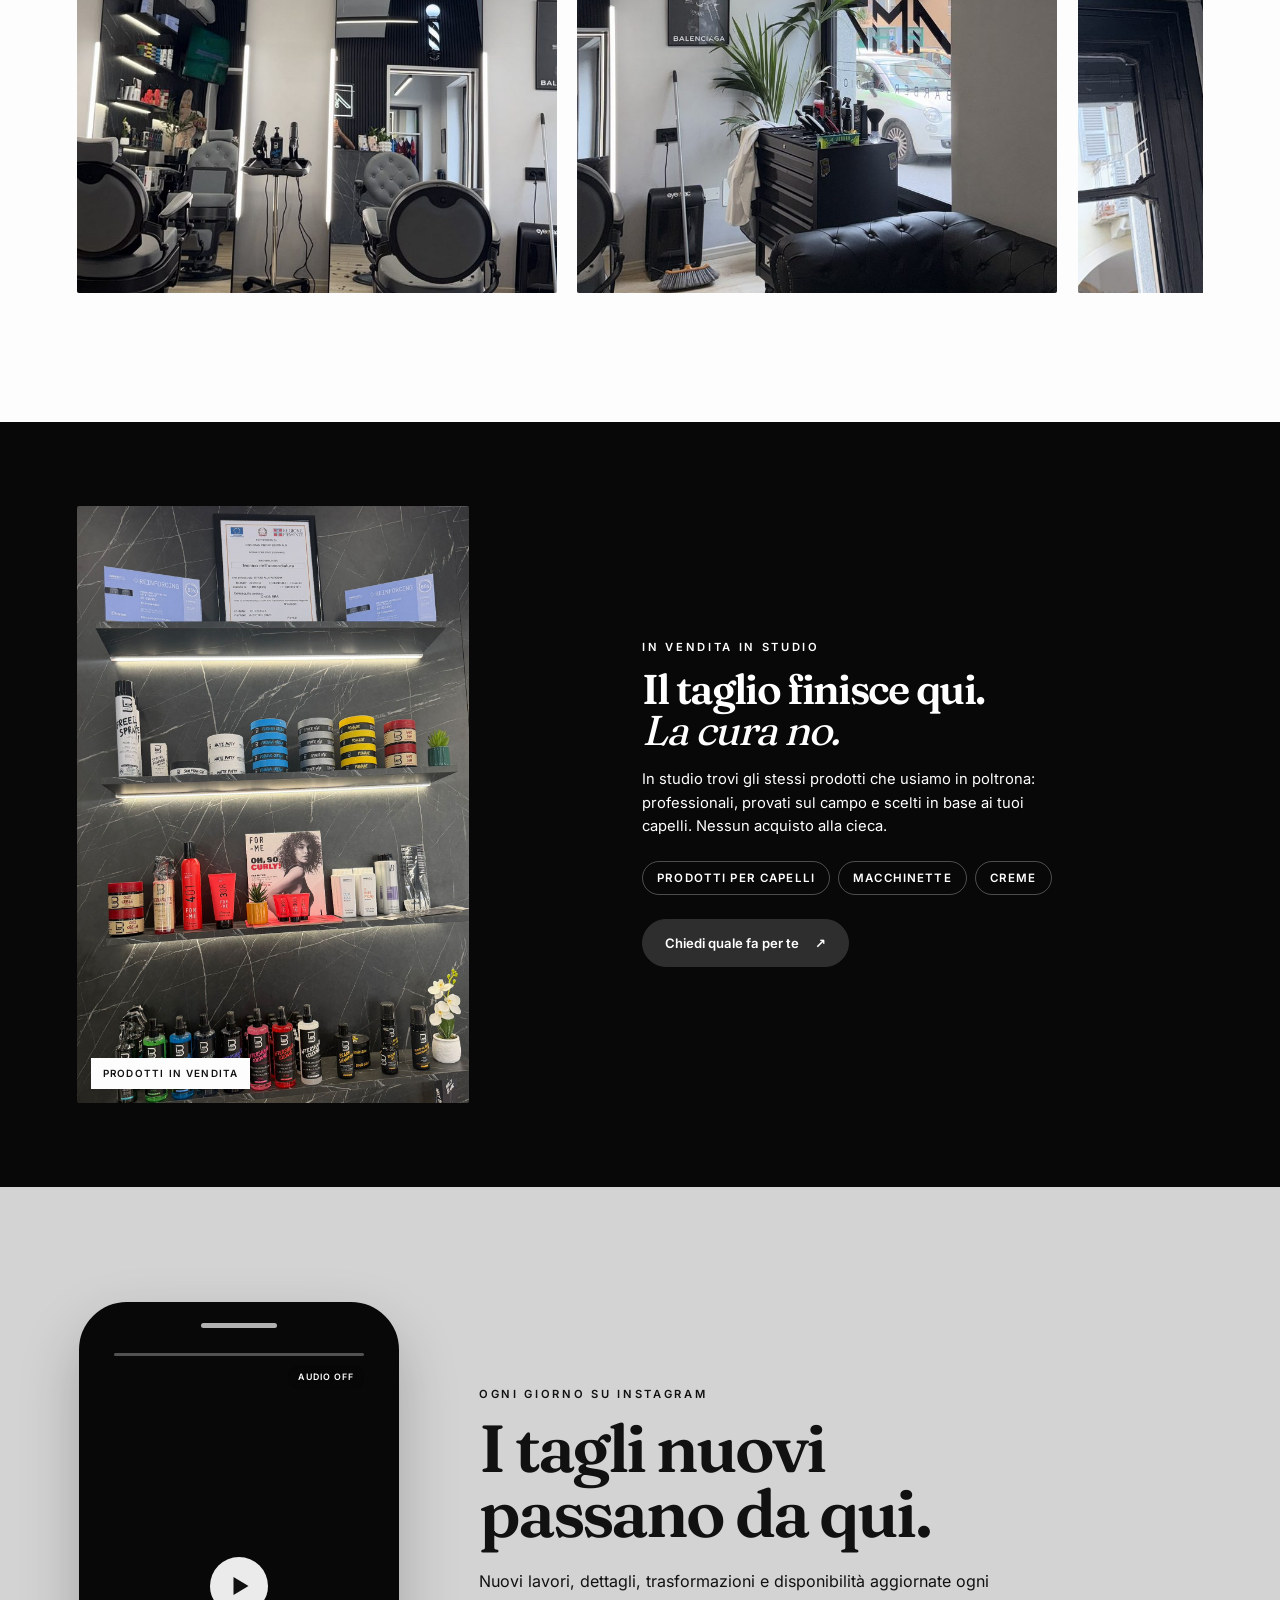
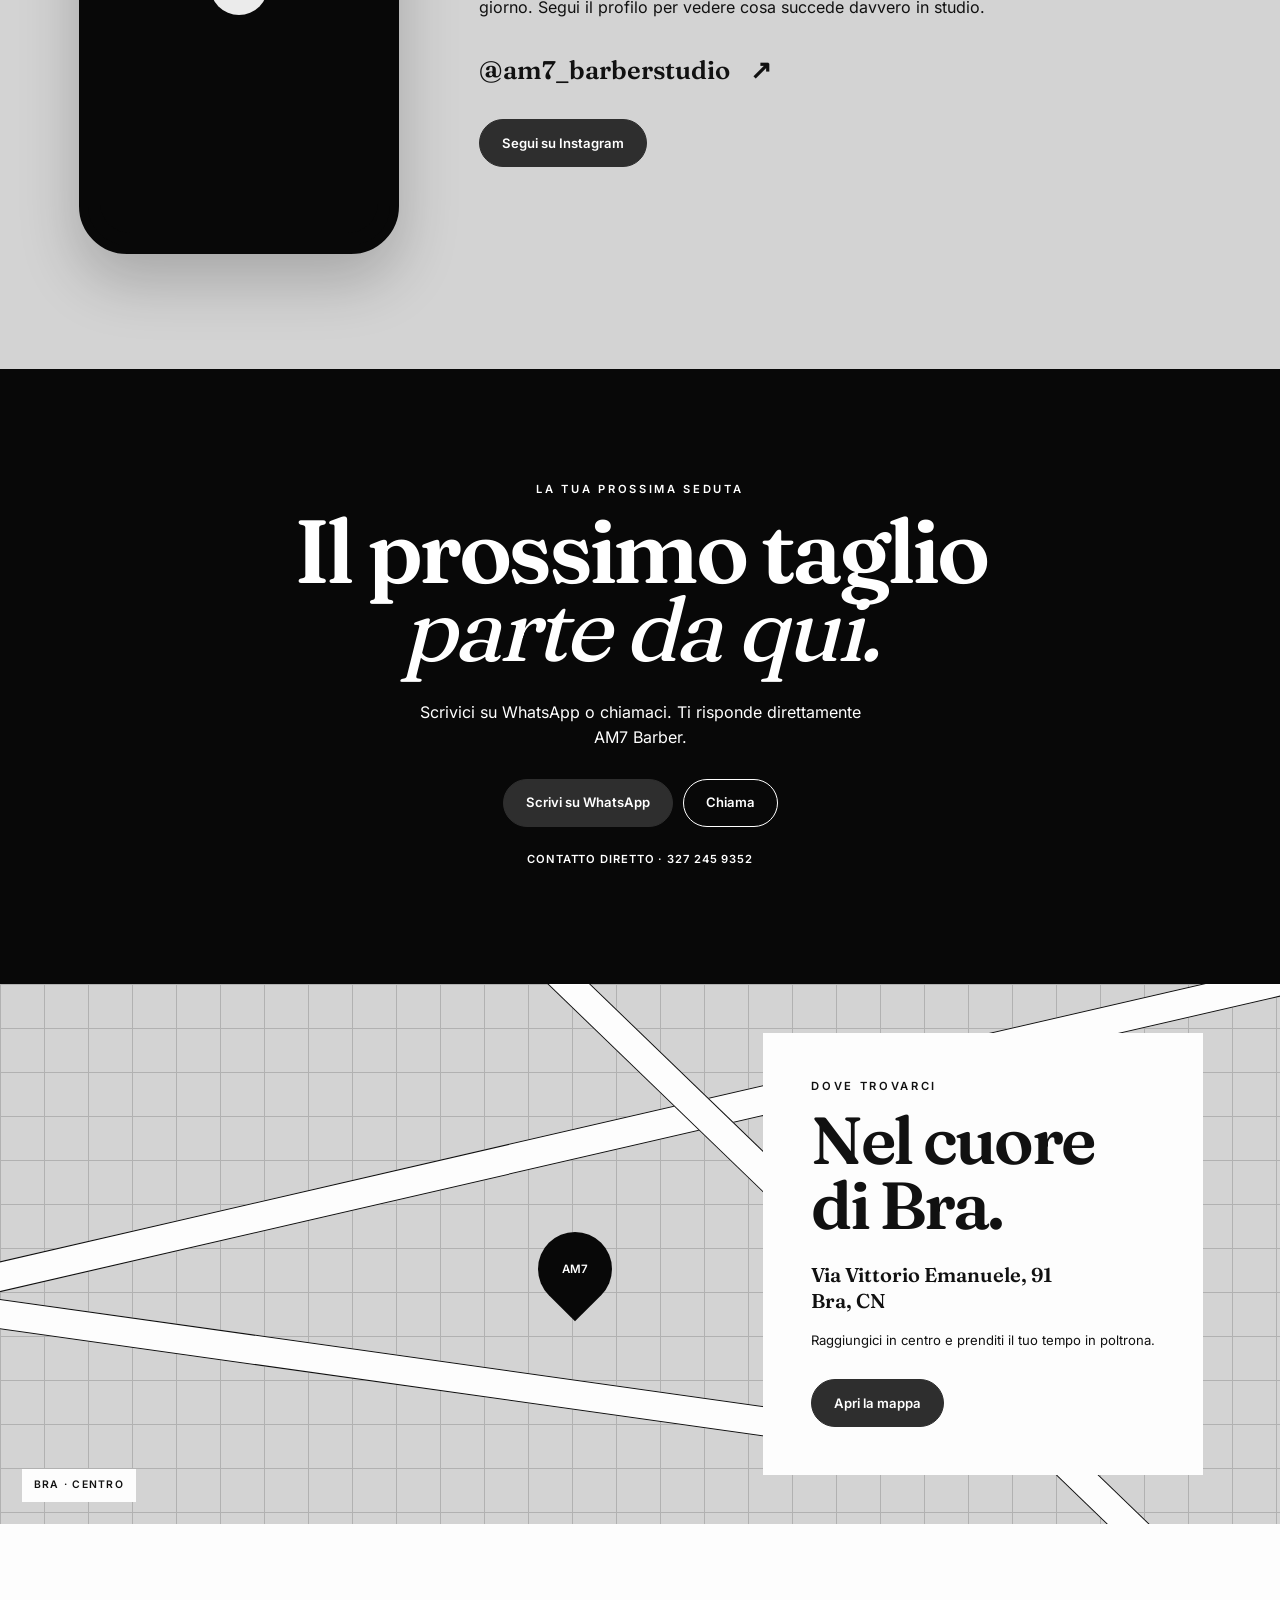
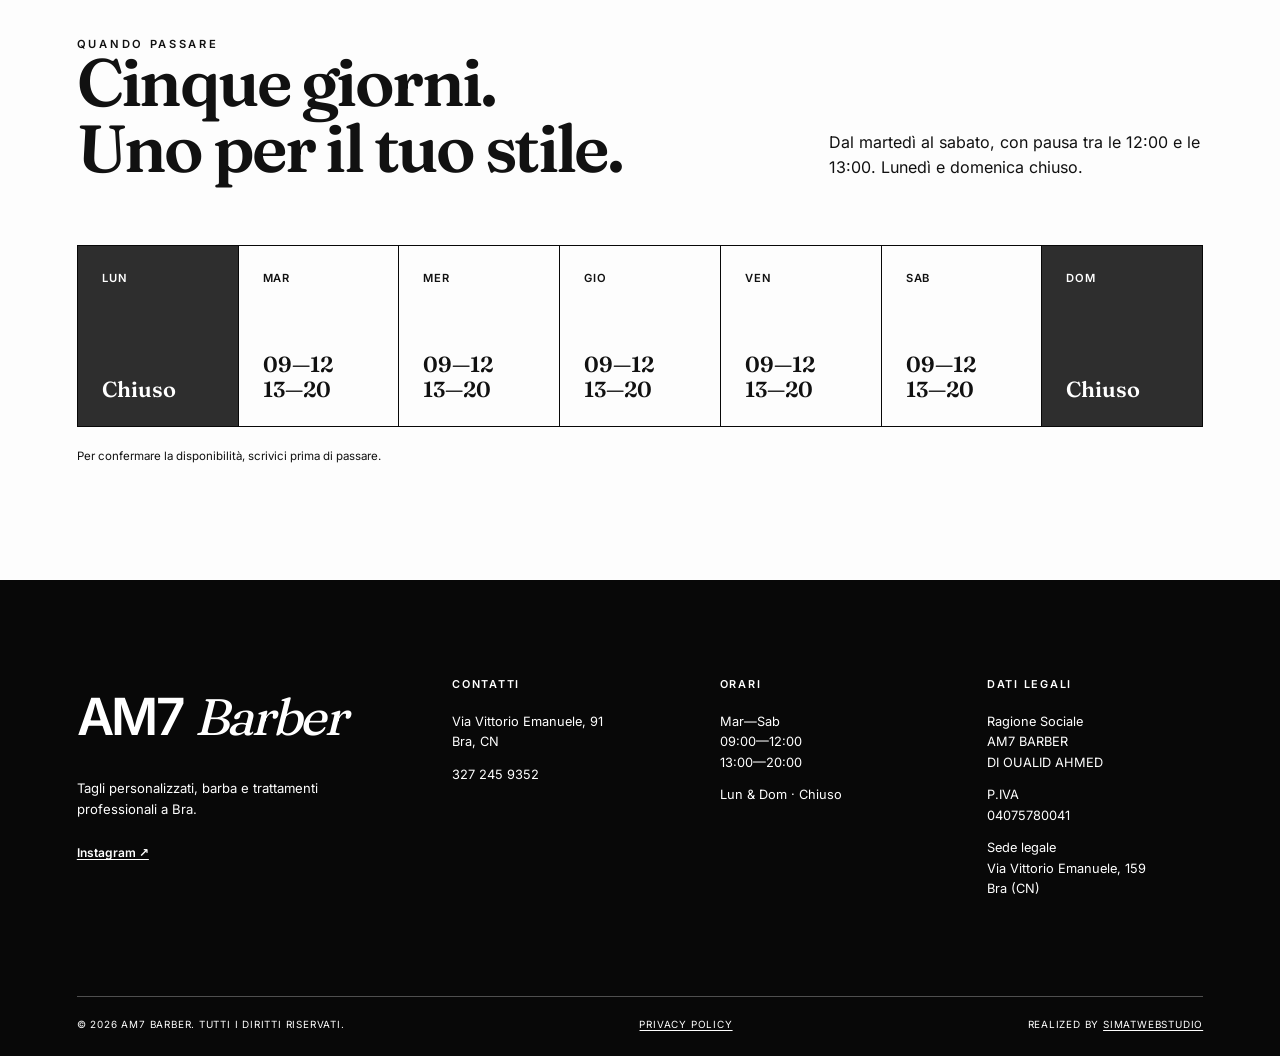
==== commit e831613a: "Aggiornata storia" ====
--- a/index.html
+++ b/index.html
@@ -148,13 +148,14 @@
 
     <!--
       ============================================================
-      SEZIONE "CHI SIAMO" — TESTI DA COMPLETARE CON I DATI REALI
+      SEZIONE "CHI SIAMO"
       ------------------------------------------------------------
-      Tutti i segnaposto tra parentesi quadre [ ... ] sono inventati e
-      vanno sostituiti con le informazioni reali (età, nome della
-      scuola, città, anni di esperienza, anno di apertura).
-      L'unico dato certo è il nome del titolare, ricavato dalla ragione
-      sociale: "AM7 BARBER DI OUALID AHMED".
+      Formazione e diploma vengono dal certificato appeso in studio:
+      "Tecnico dell'acconciatura", CNOS di Bra, 01/06/2023.
+      Dallo stesso certificato NON sono stati riportati data di nascita
+      completa, numero del certificato e codice di accreditamento
+      regionale: dati personali che su una pagina pubblica non servono.
+      Resta un solo segnaposto da confermare: [ANNO] di apertura.
       ============================================================
     -->
     <section class="bw-about-craft section section--light" id="studio" aria-labelledby="about-title">
@@ -166,25 +167,19 @@
       <div class="bw-about-craft__copy">
         <p class="eyebrow">Chi siamo</p>
         <h2 id="about-title">Il barbiere<br>dietro AM7.</h2>
-        <p class="about__lead">Mi chiamo <b>Oualid Ahmed</b> e AM7 Barber è il mio studio, in Via Vittorio Emanuele 91 a Bra.</p>
-        <p>Ho iniziato a tagliare i capelli a [ETÀ] anni, quasi per gioco, sugli amici. Mi sono formato alla <b>[NOME SCUOLA]</b> di [CITTÀ]: lì ho imparato le basi vere — forbice, rasoio, geometria del viso — e ho capito che questo sarebbe stato il mio mestiere.</p>
-        <p>La tecnica però si costruisce in bottega. Sono seguiti [N] anni tra saloni e colleghi più esperti, a rubare il mestiere un taglio alla volta, fino ad avere le mani abbastanza sicure per aprire un posto mio.</p>
+        <p class="about__lead">Mi chiamo <b>Oualid Ahmed</b>, sono di Bra e AM7 Barber è il mio studio, in Via Vittorio Emanuele 91.</p>
+        <p>Mi sono formato al <b>CNOS di Bra</b>, dove nel 2023 ho preso il diploma professionale di <b>Tecnico dell'acconciatura</b>: forbice, rasoio, geometria del viso. Il resto si impara solo in barberia, un taglio alla volta — fino ad aprire un posto mio, nella città in cui sono cresciuto.</p>
 
         <ol class="about__timeline" aria-label="Le tappe di AM7 Barber">
           <li>
-            <span class="about__year">[ANNO]</span>
-            <strong>Formazione</strong>
-            <p>Diploma di barbiere alla [NOME SCUOLA], [CITTÀ].</p>
+            <span class="about__year">2023</span>
+            <strong>Diploma</strong>
+            <p>Tecnico dell'acconciatura, CNOS di Bra.</p>
           </li>
           <li>
-            <span class="about__year">[ANNO]</span>
-            <strong>Bottega</strong>
-            <p>[N] anni al banco, tra saloni e maestri del mestiere.</p>
-          </li>
-          <li>
-            <span class="about__year">[ANNO]</span>
+            <span class="about__year">2026</span>
             <strong>AM7 Barber</strong>
-            <p>Apertura dello studio nel centro di Bra.</p>
+            <p>Apertura dello studio in Via Vittorio Emanuele 91.</p>
           </li>
         </ol>
 
--- a/styles.css
+++ b/styles.css
@@ -454,7 +454,9 @@
 
 .about__timeline {
   display: grid;
-  grid-template-columns: repeat(3, minmax(0, 1fr));
+  /* auto-fit: le tappe occupano la riga qualunque sia il loro numero,
+     senza lasciare una colonna vuota in coda. */
+  grid-template-columns: repeat(auto-fit, minmax(190px, 1fr));
   padding: 0;
   margin: 34px 0 0;
   border-top: 1px solid var(--mid);
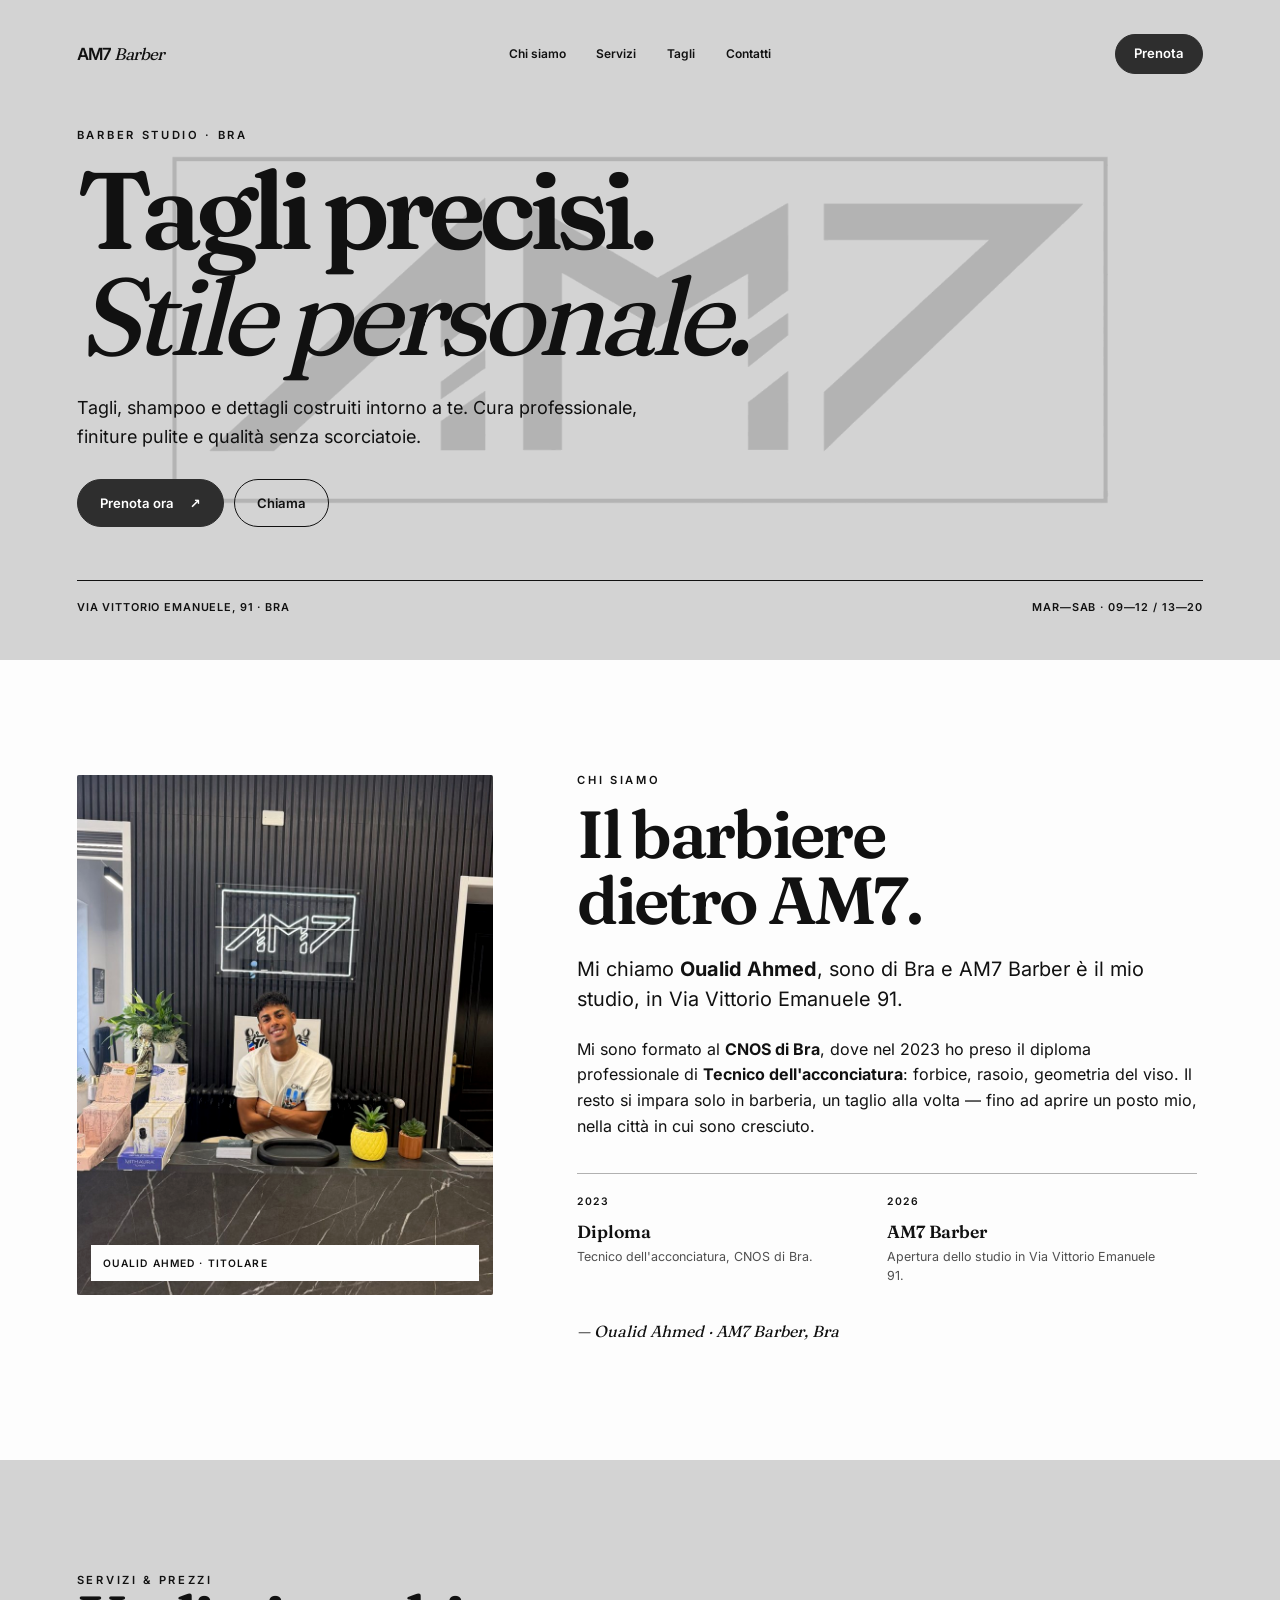
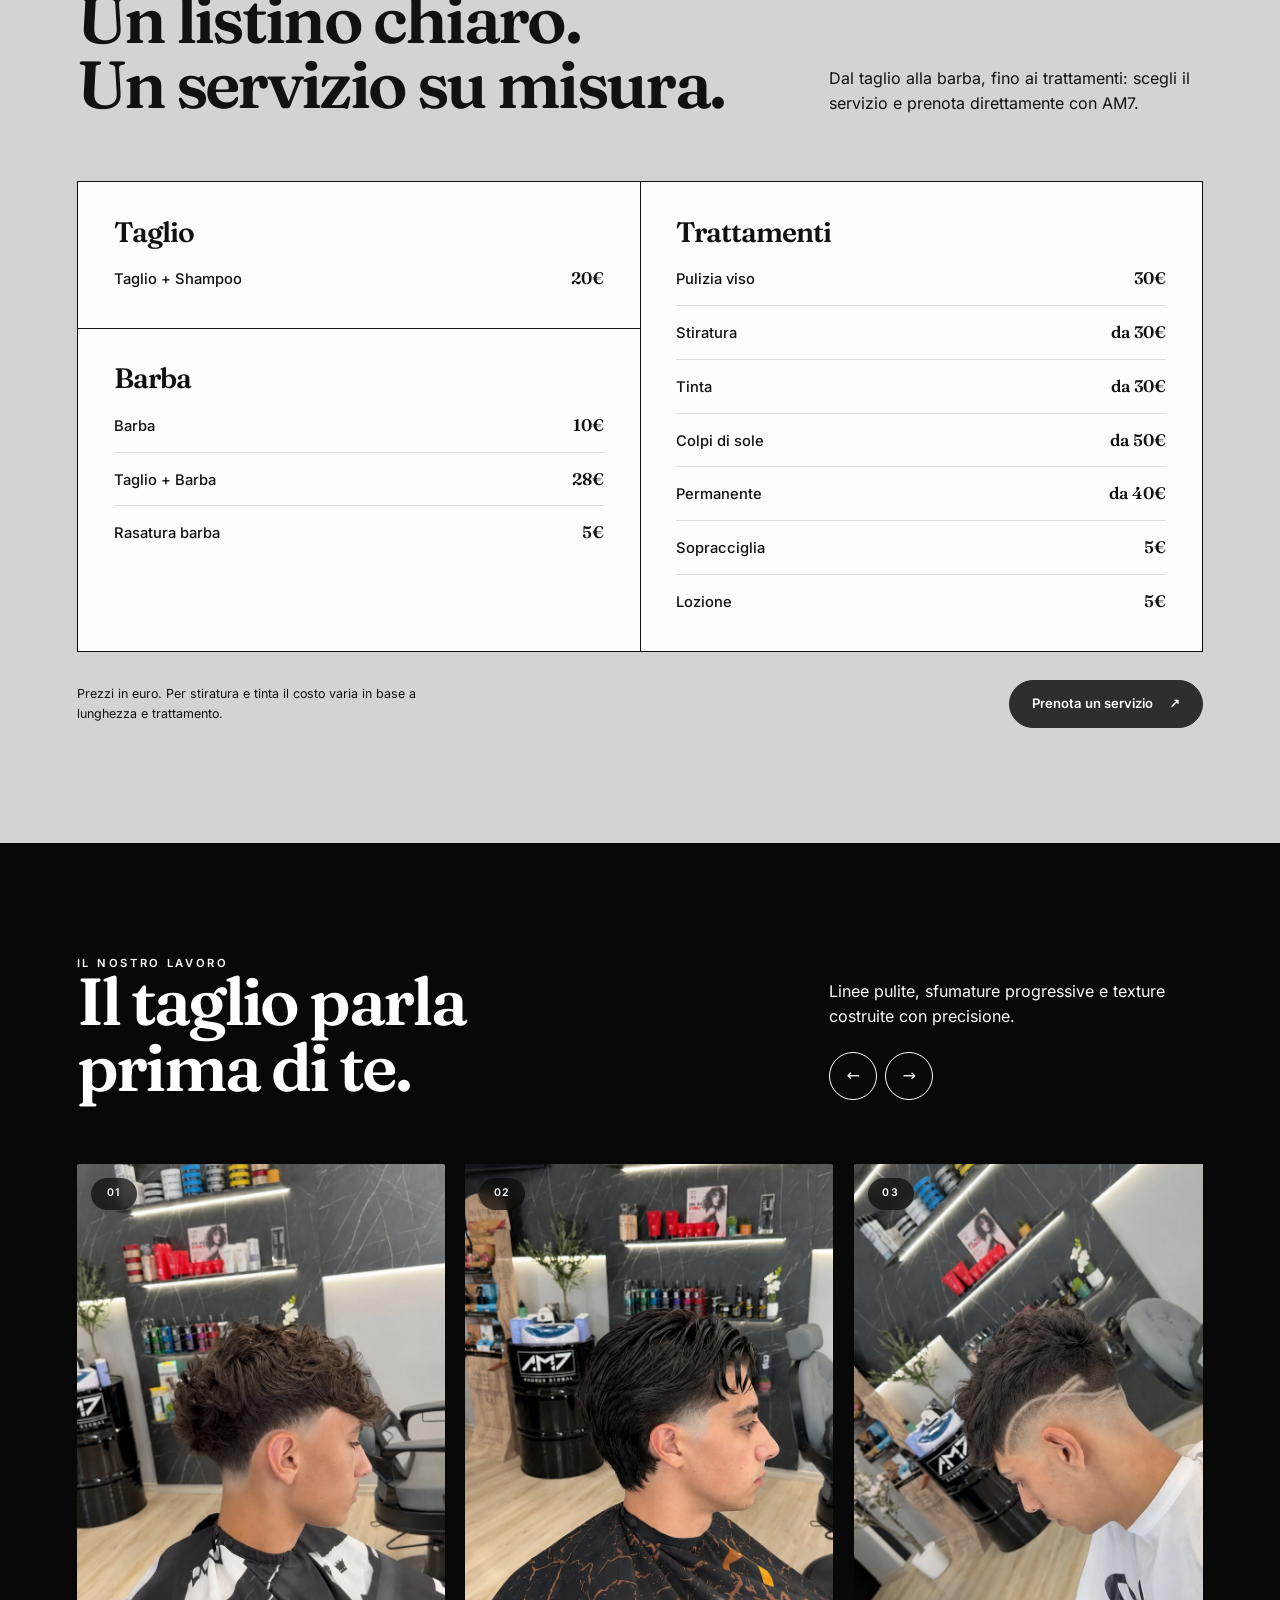
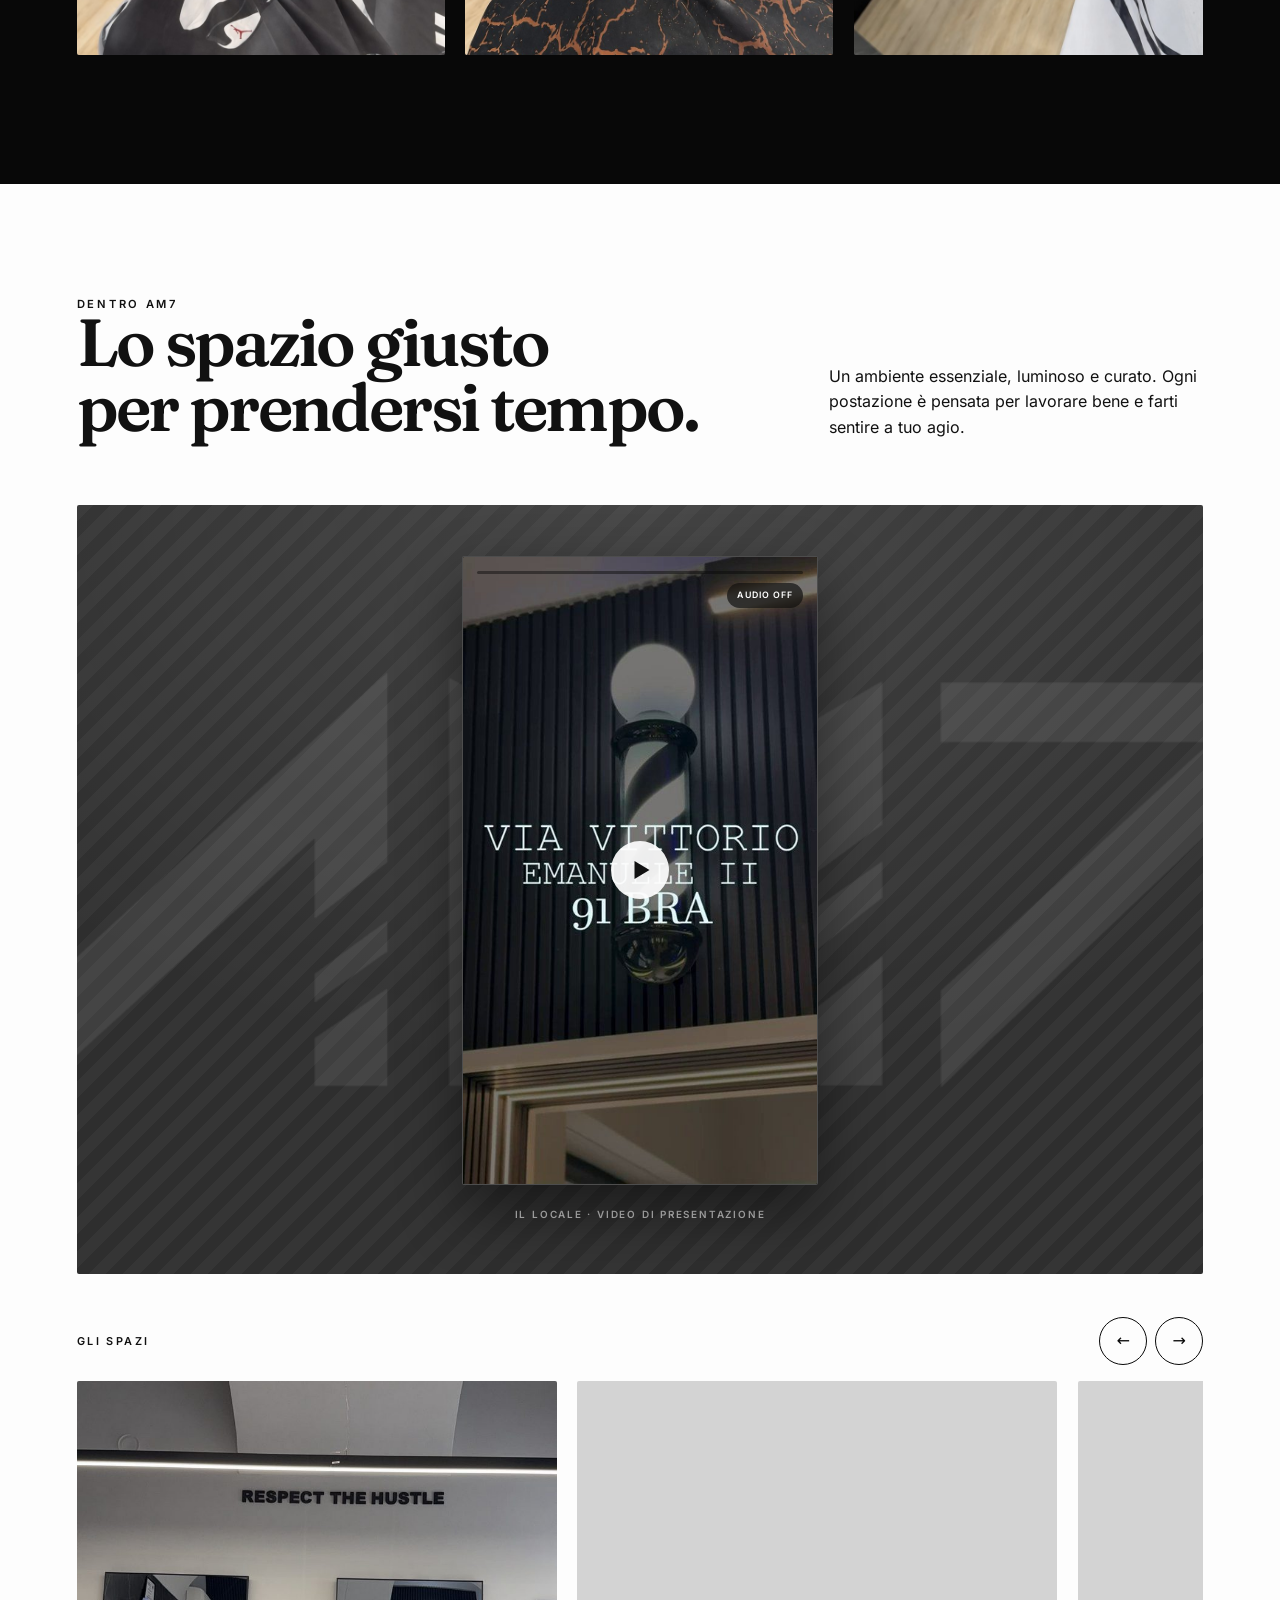
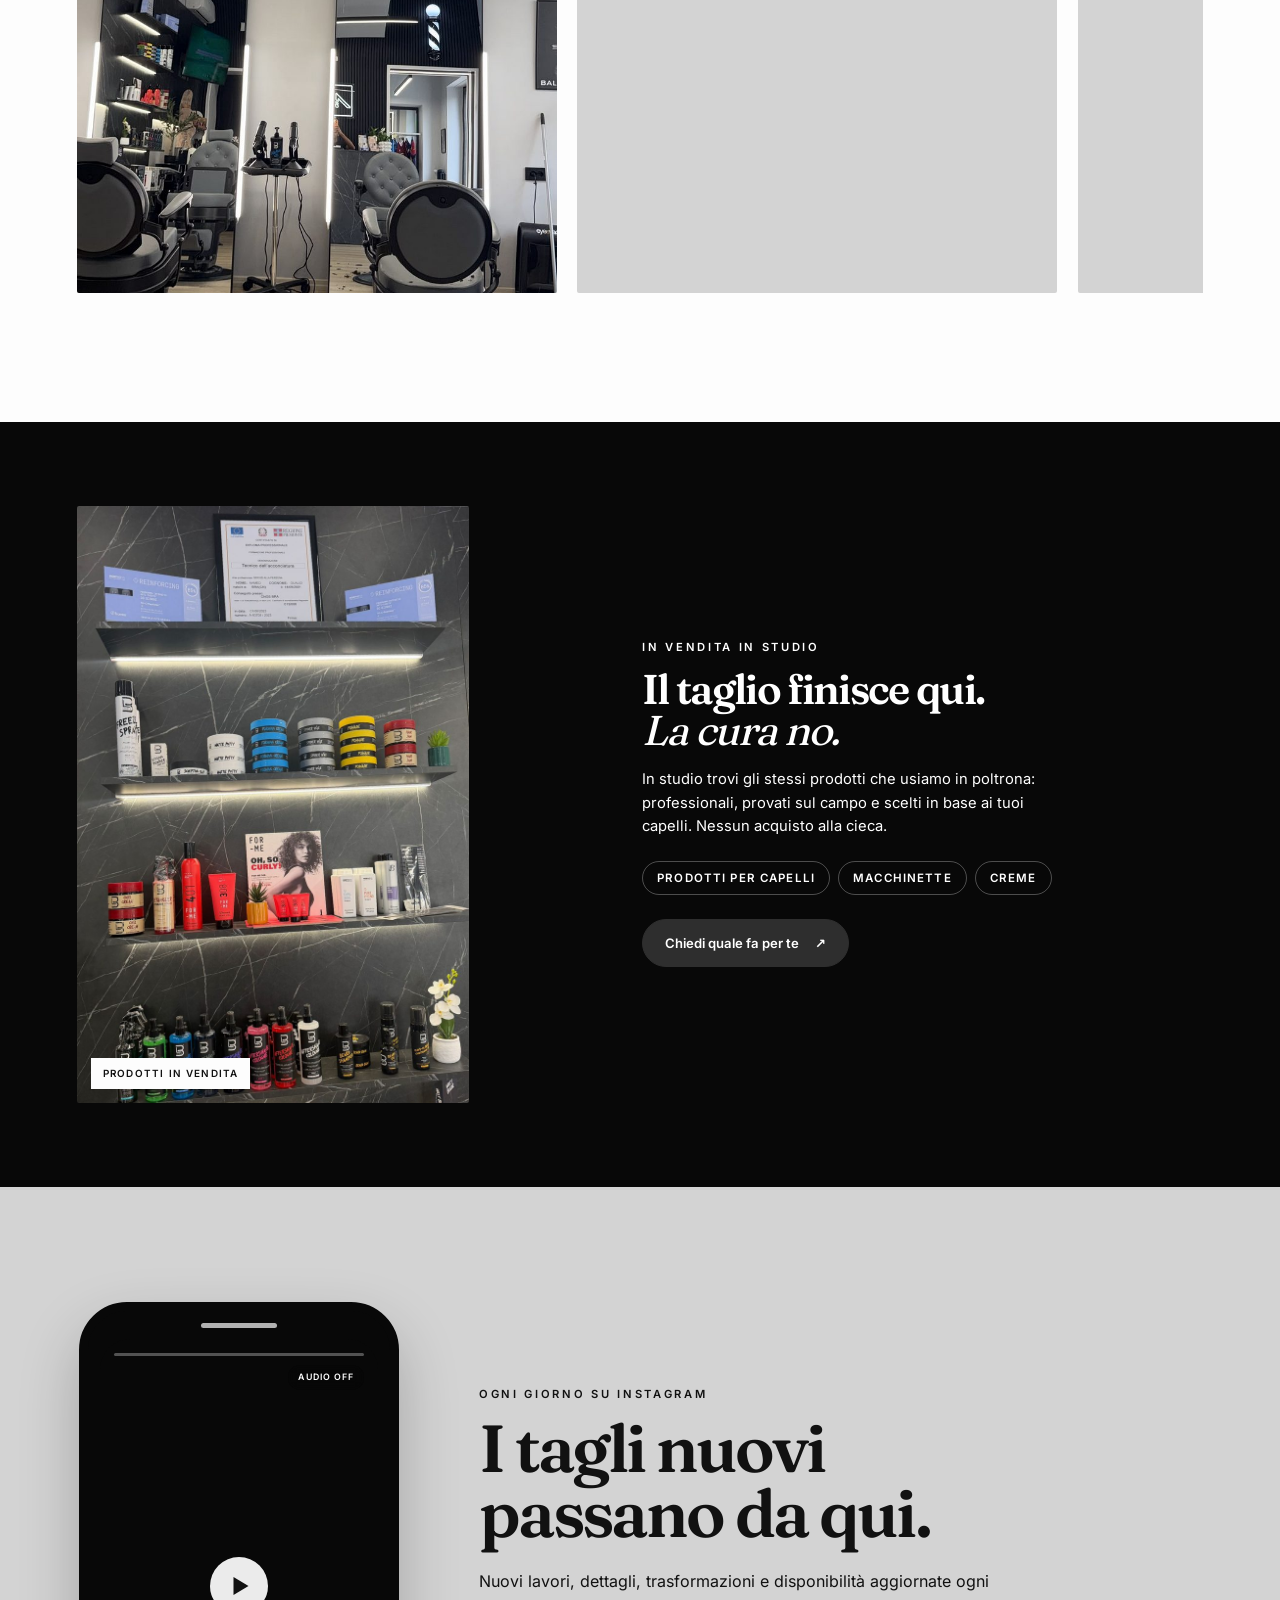
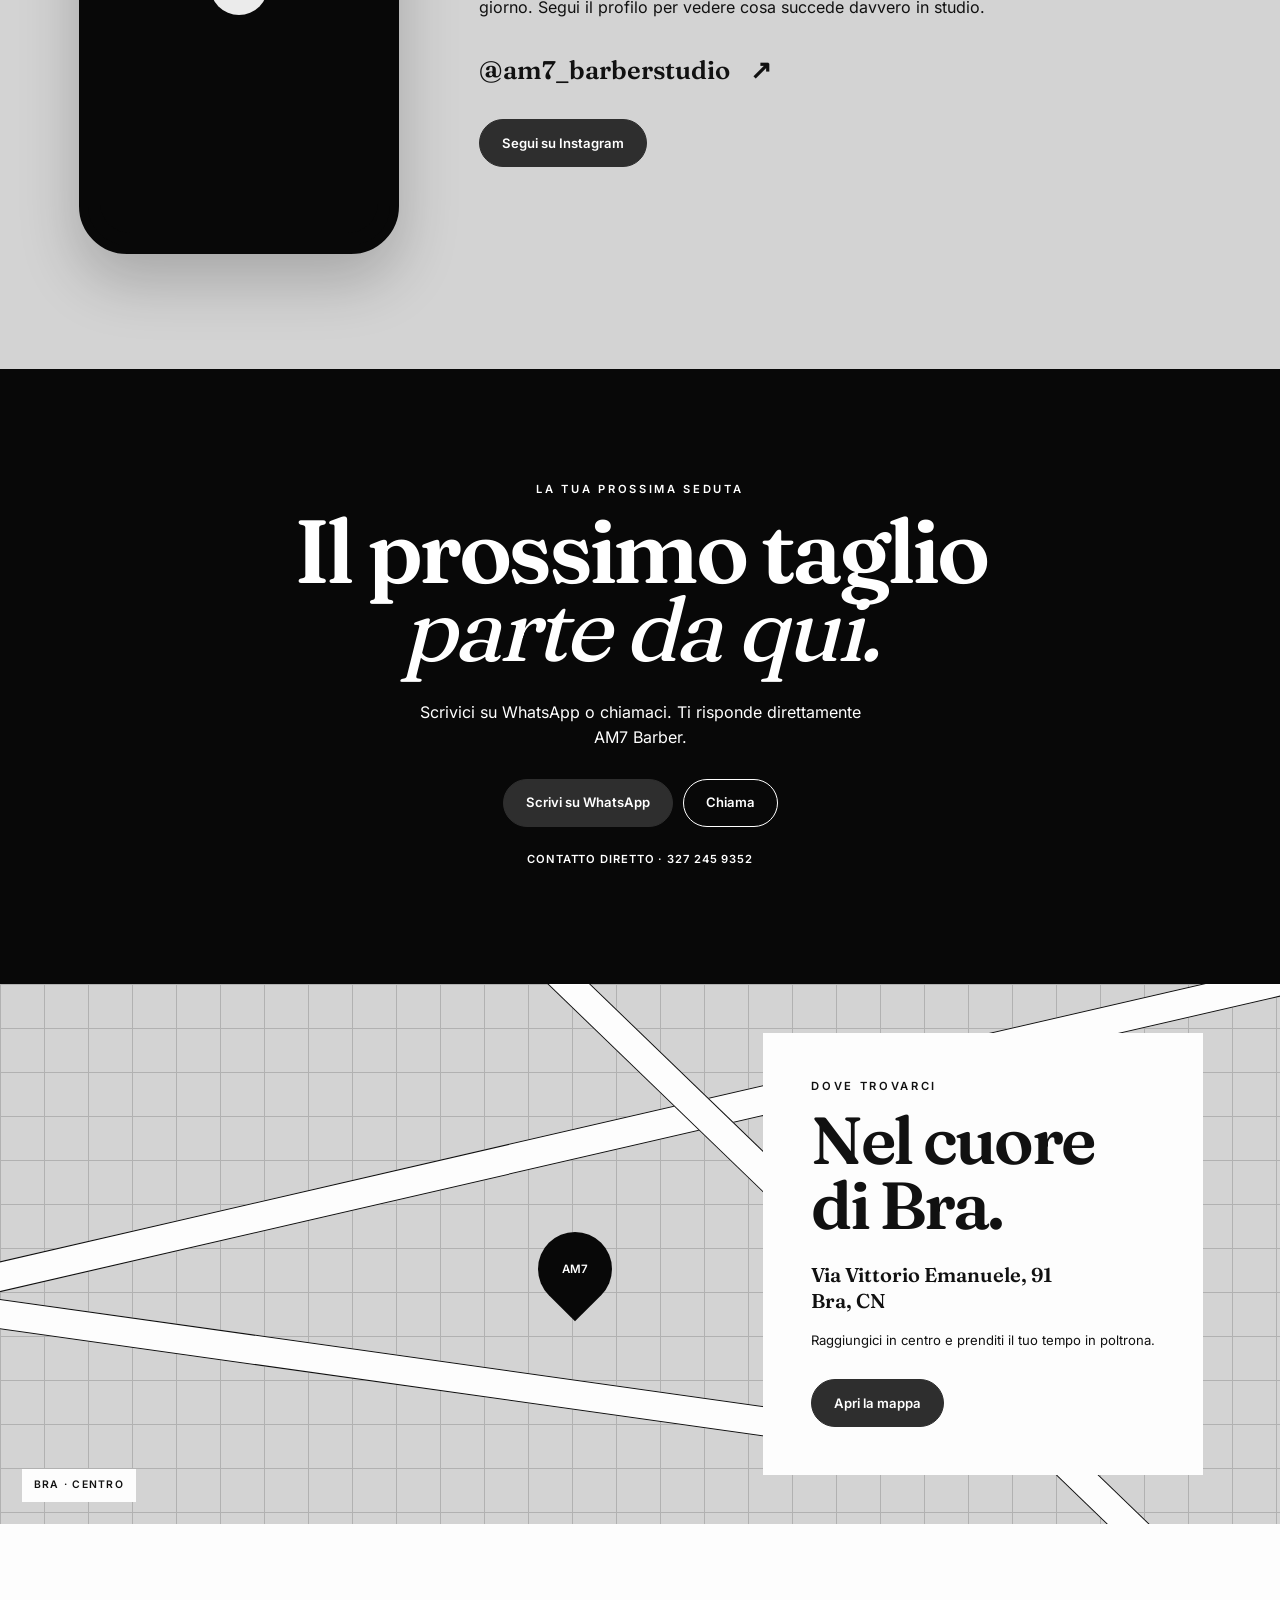
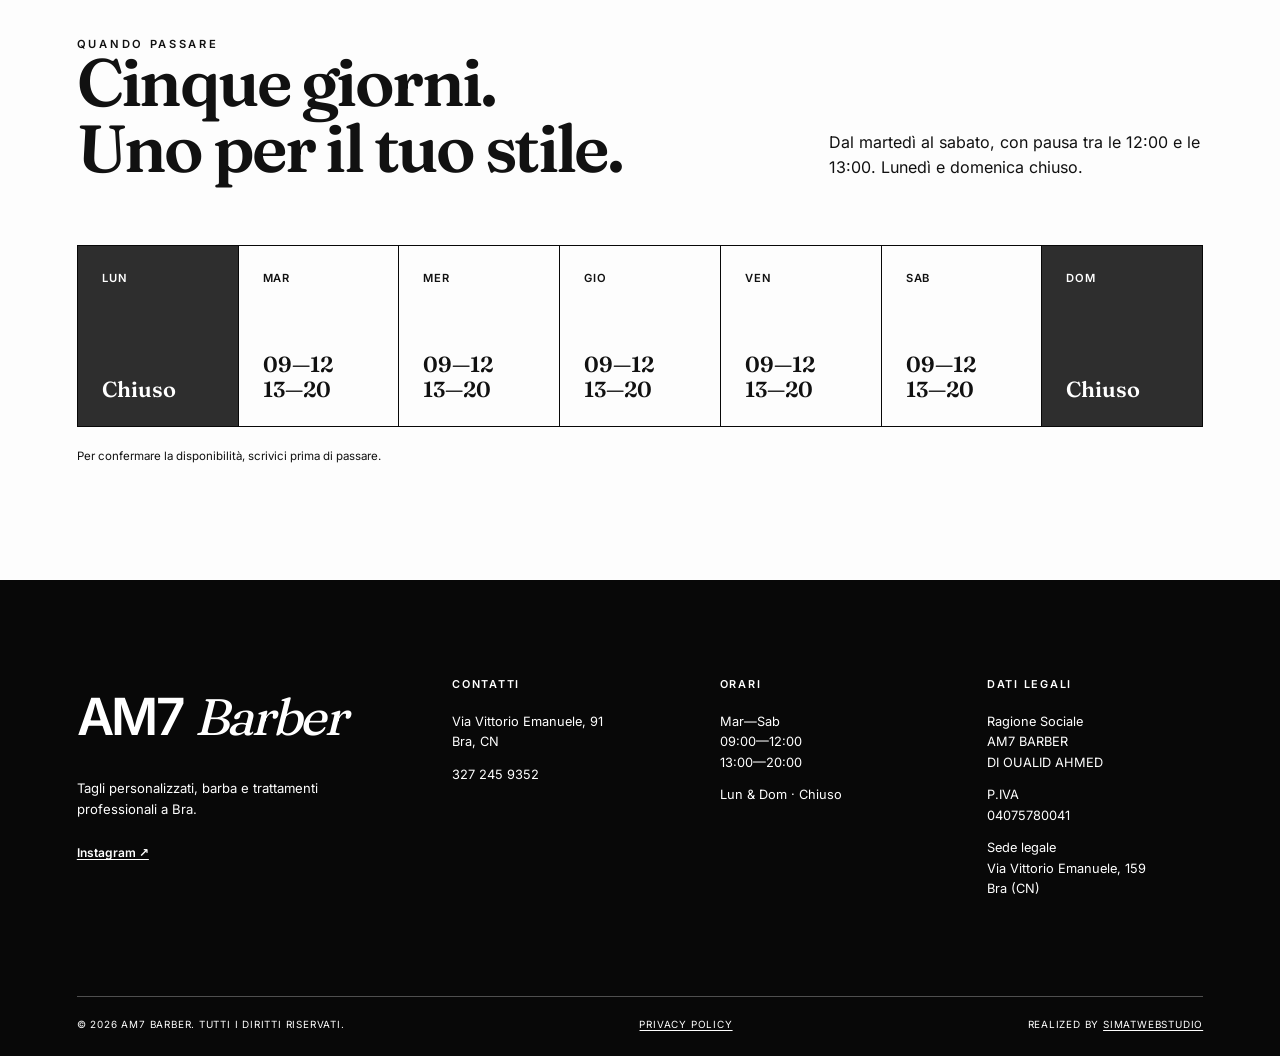
==== commit 8f389bdc: "Commit compressione" ====
--- a/index.html
+++ b/index.html
@@ -155,12 +155,12 @@
       Dallo stesso certificato NON sono stati riportati data di nascita
       completa, numero del certificato e codice di accreditamento
       regionale: dati personali che su una pagina pubblica non servono.
-      Resta un solo segnaposto da confermare: [ANNO] di apertura.
+      Apertura dello studio: 2026, dato fornito dal titolare.
       ============================================================
     -->
     <section class="bw-about-craft section section--light" id="studio" aria-labelledby="about-title">
       <figure class="bw-about-craft__media media-frame">
-        <img src="assets/Proprietario.jpeg" width="1536" height="2048" alt="Oualid Ahmed, titolare di AM7 Barber, al bancone dello studio" loading="lazy" decoding="async">
+        <img src="assets/Proprietario.jpeg" width="860" height="1147" alt="Oualid Ahmed, titolare di AM7 Barber, al bancone dello studio" loading="lazy" decoding="async">
         <figcaption>Oualid Ahmed · titolare</figcaption>
       </figure>
 
@@ -251,27 +251,27 @@
       <div class="gallery__viewport">
         <div class="gallery__track" tabindex="0" role="group" aria-label="Galleria tagli AM7 Barber">
           <article class="gallery-card">
-            <img src="assets/Taglio1.jpg" width="1000" height="1333" alt="Taglio corto con frangia netta e sfumatura laterale realizzato da AM7 Barber" loading="lazy" decoding="async">
+            <img src="assets/Taglio1.jpg" width="800" height="1421" alt="Taglio corto con frangia netta e sfumatura laterale realizzato da AM7 Barber" loading="lazy" decoding="async">
             <span class="gallery-card__number" aria-hidden="true">01</span>
           </article>
           <article class="gallery-card">
-            <img src="assets/Taglio2.jpg" width="1000" height="1333" alt="Taglio mosso con volume sulla sommità e sfumatura bassa realizzato da AM7 Barber" loading="lazy" decoding="async">
+            <img src="assets/Taglio2.jpg" width="800" height="1421" alt="Taglio mosso con volume sulla sommità e sfumatura bassa realizzato da AM7 Barber" loading="lazy" decoding="async">
             <span class="gallery-card__number" aria-hidden="true">02</span>
           </article>
           <article class="gallery-card">
-            <img src="assets/Taglio3.jpg" width="1000" height="1634" alt="Taglio riccio con frangia e sfumatura bassa realizzato da AM7 Barber" loading="lazy" decoding="async">
+            <img src="assets/Taglio3.jpg" width="800" height="1421" alt="Taglio riccio con frangia e sfumatura bassa realizzato da AM7 Barber" loading="lazy" decoding="async">
             <span class="gallery-card__number" aria-hidden="true">03</span>
           </article>
           <article class="gallery-card">
-            <img src="assets/Taglio4.jpg" width="379" height="672" alt="Taglio riccio corto con sfumatura media realizzato da AM7 Barber" loading="lazy" decoding="async">
+            <img src="assets/Taglio4.jpg" width="800" height="1066" alt="Taglio riccio corto con sfumatura media realizzato da AM7 Barber" loading="lazy" decoding="async">
             <span class="gallery-card__number" aria-hidden="true">04</span>
           </article>
           <article class="gallery-card">
-            <img src="assets/Taglio5.jpg" width="378" height="671" alt="Taglio lungo mosso con sfumatura leggera realizzato da AM7 Barber" loading="lazy" decoding="async">
+            <img src="assets/Taglio5.jpg" width="800" height="1066" alt="Taglio lungo mosso con sfumatura leggera realizzato da AM7 Barber" loading="lazy" decoding="async">
             <span class="gallery-card__number" aria-hidden="true">05</span>
           </article>
           <article class="gallery-card">
-            <img src="assets/Taglio6.jpg" width="378" height="670" alt="Taglio con riga disegnata a rasoio e sfumatura alta realizzato da AM7 Barber" loading="lazy" decoding="async">
+            <img src="assets/Taglio6.jpg" width="800" height="1307" alt="Taglio con riga disegnata a rasoio e sfumatura alta realizzato da AM7 Barber" loading="lazy" decoding="async">
             <span class="gallery-card__number" aria-hidden="true">06</span>
           </article>
         </div>
@@ -346,7 +346,7 @@
 
     <section class="bb-products-promo section section--dark" id="prodotti" aria-labelledby="products-title">
       <figure class="products__media media-frame">
-        <img src="assets/Prodotti.jpeg" width="1343" height="2048" alt="Espositore con i prodotti per capelli e per la barba in vendita da AM7 Barber" loading="lazy" decoding="async">
+        <img src="assets/Prodotti.jpeg" width="800" height="1220" alt="Espositore con i prodotti per capelli e per la barba in vendita da AM7 Barber" loading="lazy" decoding="async">
         <figcaption>Prodotti in vendita</figcaption>
       </figure>
 
